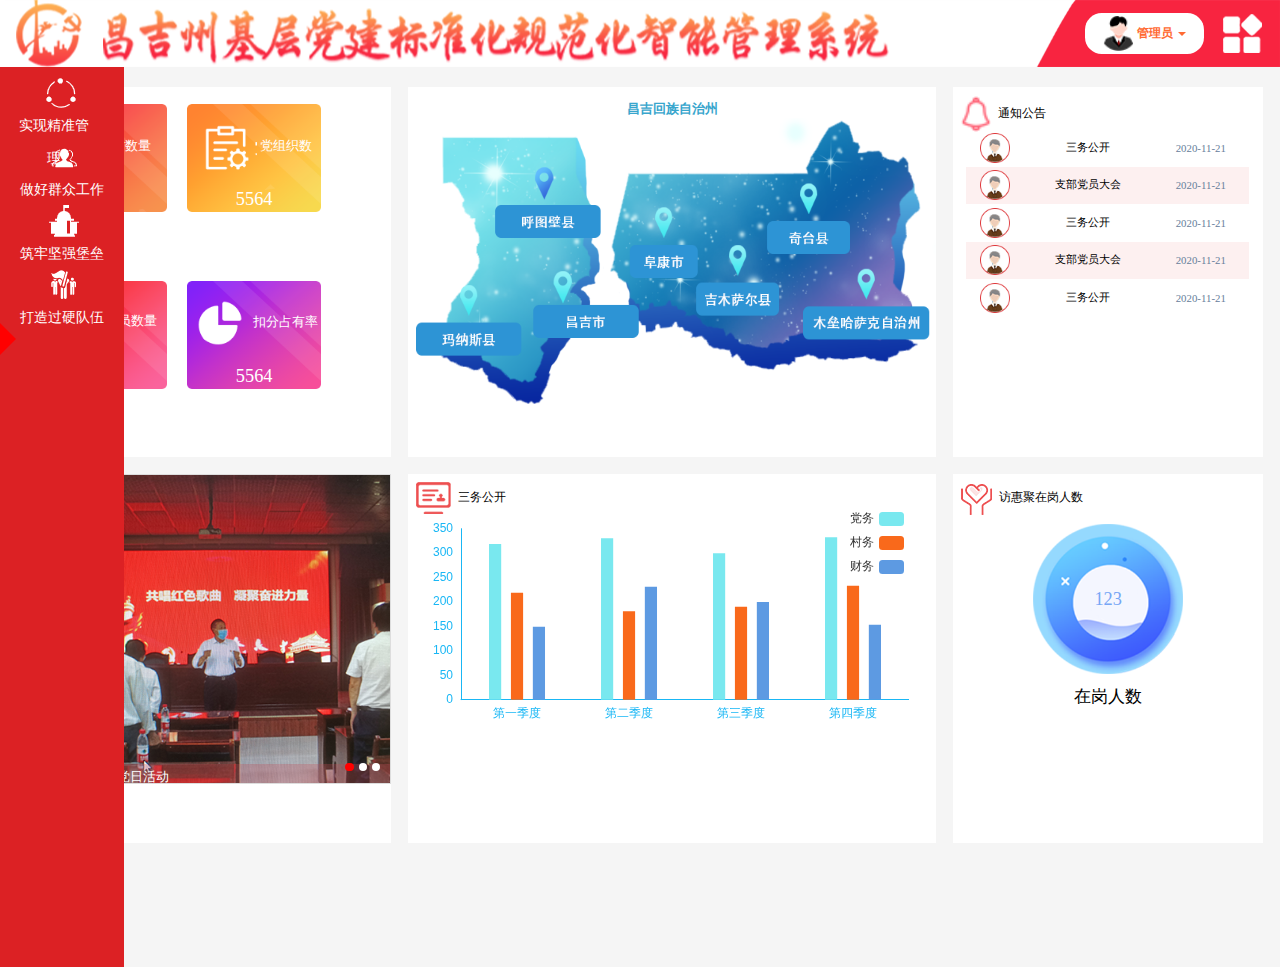
==== views/index.html @ 3d6c3ef2 "提交" ====
<!DOCTYPE html>
<html lang="en">

<head>
  <meta charset="UTF-8">
  <meta name="viewport" content="width=device-width, initial-scale=1.0">
  <title>昌吉州基层党建标准化规范化智能管理系统</title>
  <link rel="stylesheet" href="../css/index.css">
  <link rel="stylesheet" href="../css/elementUI/lib-master/theme-chalk/index.css" />
</head>

<body>
  <div id="app" v-cloak>
    <header>
      <div class="logo"></div>
      <div class="setting">
        <div class="setting_bg">
          <img src="/images/head_photo.png" width="32">
          <b>管理员</b>
          <span></span>
        </div>
      </div>
      <div class="menu"></div>
    </header>
    <div class="nav" id="nav" @mouseover="mouseOver"></div>
    <div class="menu_hidden" id="menu_hidden" @mouseleave="mouseLeave">
      <el-menu class="el-menu-vertical-demo" @open="handleOpen" @close="handleClose">
        <el-submenu index="1">
          <template slot="title">
            <i class="el-icon-my-export"></i>
            <span>实现精准管理</span>
          </template>
          <el-submenu index="1-4">
            <template slot="title">人口管理</template>
            <el-menu-item index="1-4-1">下沉干部队伍管理</el-menu-item>
            <el-menu-item index="1-4-2">下沉干部</el-menu-item>
            <el-menu-item index="1-4-3">下沉记录</el-menu-item>
          </el-submenu>
        </el-submenu>
        <el-menu-item index="2">
          <i class="el-icon-my-crowd"></i>
          <span slot="title">做好群众工作</span>
        </el-menu-item>
        <el-menu-item index="3">
          <i class="el-icon-my-fort"></i>
          <span slot="title">筑牢坚强堡垒</span>
        </el-menu-item>
        <el-menu-item index="4">
          <i class="el-icon-my-team"></i>
          <span slot="title">打造过硬队伍</span>
        </el-menu-item>
      </el-menu>
    </div>
    <!-- 主体 -->
    <section class="mainbox">
      <!-- column1 -->
      <div class="column">
        <div class="column_box1">
          <div class="box1_top">
            <div class="num_bg1">
              <div class="num_bg_img">
                <img src="/images/bg1_1.png" width="60">
                <span>村数量</span>
              </div>
              <div class="num_bg_num">5564</div>
            </div>
            <div class="num_bg2">
              <div class="num_bg_img">
                <img src="/images/bg2_2.png" width="60">
                <span>党组织数</span>
              </div>
              <div class="num_bg_num">5564</div>
            </div>
          </div>
          <div class="box1_bottom">
            <div class="num_bg3">
              <div class="num_bg_img">
                <img src="/images/bg3_3.png" width="60">
                <span>党员数量</span>
              </div>
              <div class="num_bg_num">5564</div>
            </div>
            <div class="num_bg4">
              <div class="num_bg_img">
                <img src="/images/bg4_4.png" width="60">
                <span>扣分占有率</span>
              </div>
              <div class="num_bg_num">5564</div>
            </div>
          </div>
        </div>
        <div class="column_box1">
          <div id="slideBox" class="slideBox">
            <div class="hd">
              <ul>
                <li></li>
                <li></li>
                <li></li>
              </ul>
            </div>
            <div class="bd">
              <ul>
                <li>
                  <div class="tpxw_img">
                    <img src="/images/sroll.png" />
                  </div>
                  <div class="tpxw_tit1">
                    <p>党旗映天山主题党日活动</p>
                  </div>
                </li>
                <li>
                  <div class="tpxw_img">
                    <img src="/images/sroll.png" />
                  </div>
                  <div class="tpxw_tit1">
                    <p>党旗映天山主题党日活动</p>
                  </div>
                </li>
                <li>
                  <div class="tpxw_img">
                    <img src="/images/sroll.png" />
                  </div>
                  <div class="tpxw_tit1">
                    <p>党旗映天山主题党日活动</p>
                  </div>
                </li>
              </ul>
            </div>
          </div>
        </div>
      </div>
      <!-- column2 -->
      <div class="column">
        <div class="column_box2">
          <div class="column_box2_title">昌吉回族自治州</div>
          <div class="map"></div>
        </div>
        <div class="column_box2">
          <div class="title"><img src="/images/echarts.png"><span>三务公开</span></div>
          <div class="workNum">
            <div id="bar" class="echarts_style"></div>
            <div class="chart"></div>
          </div>
        </div>
      </div>
      <!-- column3 -->
      <div class="column">
        <div class="column_box3">
          <div class="title"><img src="/images/alarm.png" width="30"><span>通知公告</span></div>
          <div class="list">
            <table>
              <tr>
                <td><img src="/images/list_head_photo.png" width="30" alt=""></td>
                <td>三务公开</td>
                <td>2020-11-21</td>
              </tr>
              <tr>
                <td><img src="/images/list_head_photo.png" width="30" alt=""></td>
                <td>支部党员大会</td>
                <td>2020-11-21</td>
              </tr>
              <tr>
                <td><img src="/images/list_head_photo.png" width="30" alt=""></td>
                <td>三务公开</td>
                <td>2020-11-21</td>
              </tr>
              <tr>
                <td><img src="/images/list_head_photo.png" width="30" alt=""></td>
                <td>支部党员大会</td>
                <td>2020-11-21</td>
              </tr>
              <tr>
                <td><img src="/images/list_head_photo.png" width="30" alt=""></td>
                <td>三务公开</td>
                <td>2020-11-21</td>
              </tr>
            </table>
          </div>
        </div>
        <div class="column_box3">
          <div class="title"><img src="/images/love.png"><span>访惠聚在岗人数</span></div>
          <div class="working_bg">123</div>
          <div class="working_title">在岗人数</div>
        </div>
      </div>
    </section>

  </div>
</body>
<script src="../js/flexible.js"></script>
<script src="../js/echarts.min.js"></script>
<script src="../js/index.js"></script>
<script src="../js/jquery1.42.min.js"></script>
<script src="../js/jquery.SuperSlide.2.1.3.js"></script>
<script src="../js/vue/vue.js"></script>
<script src="../js/common.js"></script>
<script src="../css/elementUI/lib-master/index.js"></script>
<script>
  new Vue({
    el: "#app",
    data() {
      return {
        isCollapse: true
      }
    },
    created() {},
    watch: {

    },
    mounted() {
      this.slide()
      workNum()
    },
    methods: {
      slide() {
        jQuery(".slideBox").slide({
          mainCell: ".bd ul",
          autoPlay: true,
          effect: "fold",
          delayTime: 700
        });
      },
      handleOpen(key, keyPath) {
        // console.log(key, keyPath);
      },
      handleClose(key, keyPath) {
        // console.log(key, keyPath);
      },
      // mouseOver() {
      //   const menu = document.getElementById("menu_hidden")
      //   menu.style.visibility = "visible"
      //   const nav = document.getElementById("nav")
      //   nav.style.visibility = "hidden"
      // },
      // mouseLeave() {
      //   const menu = document.getElementById("menu_hidden")
      //   menu.style.visibility = "hidden"
      //   const nav = document.getElementById("nav")
      //   nav.style.visibility = "visible"
      // }
    }
  })
</script>

</html>
---- css/index.css ----
* {
  margin: 0;
  padding: 0;
  box-sizing: border-box;
}
/*css 初始化 */
html,
body,
ul,
li,
ol,
dl,
dd,
dt,
p,
h1,
h2,
h3,
h4,
h5,
h6,
form,
fieldset,
legend,
img {
  margin: 0;
  padding: 0;
}

/*将标签原有的默认内外边距去掉*/

fieldset,
img,
input,
button {
  border: none;
  /*去掉边框*/
  padding: 0;
  margin: 0;
  outline-style: none;
  /*去掉环绕边框*/
}

ul,
ol {
  list-style: none;
  /*去掉原样式中的小黑点*/
  /*ctrl+alt+l*/
}

input {
  padding-top: 0;
  padding-bottom: 0;

}

select,
input {
  vertical-align: middle;
  /*输入字居中显示*/
}

select,
input,
textarea {
  font-size: 0.21875rem;
  margin: 0;
}

/**/
textarea {
  resize: none;
  /*防止拖动*/
}

img {
  border: 0;
  vertical-align: middle;
  /*  去掉图片底部默认的3像素空白缝隙*/
}

table {
  border-collapse: collapse;
  /*合并外边线*/
}

/* 谷歌滚动调样式 */
::-webkit-scrollbar {
  width: 5px;
  height: 5px;
  position: absolute
}

::-webkit-scrollbar-thumb {
  background-color: #5bc0de
}

[v-cloak] {
  display: none;
}

html {
  width: 100%;
  height: 100%;
}

body {
  background: #F5F5F5;
}

.mainbox {
  display: flex;
  margin: 0 auto;
}

.mainbox .column:nth-child(1) {
  flex: 2.7;
  margin: .390625rem 0px 0px .3125rem;
  display: flex;
  flex-direction:column;
  /* min-height: 84vh; */
}

.mainbox .column:nth-child(2) {
  flex: 4.6;
  margin: .390625rem .3125rem 0px .3125rem;
  overflow: hidden;
  display: flex;
  flex-direction:column;
  min-height: 84vh;
}

.mainbox .column:nth-child(3) {
  flex: 2.7;
  margin: .390625rem .3125rem 0px 0px;
  overflow: hidden;
  display: flex;
  flex-direction:column;
  /* min-height: 84vh; */
}

.mainbox .column .column_box1:nth-child(1) {
  flex: 5;
  background-color: #FFFFFF;
  display: flex;
  flex-flow: column nowrap;
}
.mainbox .column .column_box1:nth-child(2) {
  flex: 5;
  margin-top: .3125rem;
  background-color: #FFFFFF;
}


.mainbox .column .column_box2:nth-child(1) {
  flex: 5;
  background-color: #FFFFFF;
}

.mainbox .column .column_box2:nth-child(2) {
  flex: 5;
  margin-top: .3125rem;
  background-color: #FFFFFF;
}


.mainbox .column .column_box3:nth-child(1) {
  flex: 5;
  background-color: #FFFFFF;
}

.mainbox .column .column_box3:nth-child(2) {
  flex: 5;
  margin-top: .3125rem;
  background-color: #FFFFFF;
}
/* 头部样式 */
header{
  background: url(/images/header.png) no-repeat center;
  width: 100%;
  height: 1.25rem;
  background-size: 100% 100%;
  display: flex;
  flex-flow: row nowrap;
}
header .logo{
  background: url(/images/logo.png) no-repeat left;
  width: 100%;
  height: 1.25rem;
  /* background-size: 100% 100%; */
} 
header .setting {
  width: 11%;
  /* background: green; */
  text-align: center;
  padding: .234375rem 0px;
}
.setting:hover{
  background-color: rgba(255, 255, 255, .2)
}
.menu:hover {
  background-color: rgba(255, 255, 255, .2)
}
.menu {
  width: 7%;
  height: 100%;
  background: url(/images/menu.png) no-repeat center;
}
.setting_bg{
  background-color: #FFFFFF;
  border-radius: .3125rem;
  height: .78125rem;
  line-height: .78125rem;
}
.setting b{
  color: #FF6A33;
}
.setting span{
  display: inline-block;
  width: 0;
  height: 0;
  margin-left: 2px;
  vertical-align: middle;
  border-top: 4px dashed;
  border-top: 4px solid\9;
  border-right: 4px solid transparent;
  border-left: 4px solid transparent;
  color: #FF6A33;
}
/* title*/
.column_box2 .title,
.column_box3 .title{
  position: absolute;
  padding: .15625rem 0 0 .15625rem;
}
.column_box2 .title span,
.column_box3 .title span{
  padding-left: .125rem;
}
/* column1 */

.box1_top,
.box1_bottom{
  flex: 5;
  display: flex;
  flex-flow: row nowrap;
  /* position: absolute; */
}
.num_bg1 {
  background: url(/images/bg1.png) no-repeat center;
  width: 2.5rem;
  height: 2.03125rem;
  background-size: 100% 100%;
  margin: .3125rem 0 0 .3125rem;
  display: flex;
  flex-flow: column nowrap;
}
.num_bg2 {
  background: url(/images/bg2.png) no-repeat center;
  width: 2.5rem;
  height: 2.03125rem;
  background-size: 100% 100%;
  margin: .3125rem 0 0 .390625rem;
  display: flex;
  flex-flow: column nowrap;
}
.num_bg3 {
  background: url(/images/bg3.png) no-repeat center;
  width: 2.5rem;
  height: 2.03125rem;
  background-size: 100% 100%;
  margin: .15625rem 0 0 .3125rem;
  display: flex;
  flex-flow: column nowrap;
}
.num_bg4 {
  background: url(/images/bg4.png) no-repeat center;
  width: 2.5rem;
  height: 2.03125rem;
  background-size: 100% 100%;
  margin: .15625rem 0 0 .390625rem;
  display: flex;
  flex-flow: column nowrap;
}
.num_bg_img,
.num_bg_num {
  text-align: center;
  margin-top: .234375rem;
}

.num_bg_img span {
  font-size: .25rem;
  color: #FFFFFF;
  font-weight: 500;
}
.num_bg_num {
  font-size: .34375rem;
  color: #FFFFFF;
  font-weight: 500;
}
/* 轮播图*/
.slideBox {
  width: 374.500032px;
  height: 310px;
  overflow: hidden;
  position: relative;
  border: 1px solid #ddd;
}

.slideBox .hd {
  height: 15px;
  overflow: hidden;
  position: absolute;
  right: 5px;
  bottom: 5px;
  z-index: 1;
}

.slideBox .hd ul {
  overflow: hidden;
  zoom: 1;
  float: left;
}

.slideBox .hd ul li {
  float: left;
  margin-right: 5px;
  width: .15625rem;
  height: .15625rem;
  line-height: .21875rem;
  text-align: center;
  background: #fff;
  cursor: pointer;
  border-radius: 8px;
}

.slideBox .hd ul li.on {
  background: #f00;
  color: #fff;
}

.slideBox .bd {
  position: relative;
  height: 100%;
  z-index: 0;
}

.slideBox .bd li {
  zoom: 1;
  vertical-align: middle;
}

.slideBox .bd img {
  width: 100%;
  height: 100%;
  display: block;
}
.slideBox .tpxw_tit1 {
  width: 100%;
  height: .5rem;
  line-height: .5rem;
  background: rgba(191, 75, 86, 0.3);
  position: relative;
  left: 0px;
  bottom: 1.21875rem;

}

.slideBox .tpxw_tit1 p{
  color: #FFFFFF;
  font-weight: 400;
  margin-left: .15625rem;
  font-size: .25rem;
}
.slideBox .tpxw_tit1 p{
  width: 5.46875rem;
  display: block;
  overflow: hidden;
  white-space: nowrap;
  text-overflow: ellipsis;
}
/*column2*/
/* 地图部分 */
.column_box2_title{
  color: #38A6CD;
  font-size: .25rem;
  font-weight: 600;
  text-align: center;
  margin-top: .234375rem;
}
.map{
  background: url(/images/map.png) no-repeat center;
  background-size: 100% 100%;
  width: 100%;
  height: 80%;
  margin: 0 0px 0 .15625rem;
}
/* column3 */
/* 访惠聚*/
.working_bg{
  background: url(/images/working_bg.png) no-repeat center;
  background-size: 100% 100%;
  width: 2.8125rem;
  height: 2.8125rem;
  margin: 0 auto;
  margin-top: .9375rem;
  text-align: center;
  line-height: 2.8125rem;
  color: #77A6F5;
  font-size: .34375rem;
}
.working_title{
  text-align: center;
  margin-top: .234375rem;
  font-size: .3125rem;
}
/* 通知公告 */
.list{
  margin-top: .78125rem;
  text-align: center;
}
table {
  width: 91.5%;
  margin-left: .234375rem;
  font-size: .203125rem;
}

.list table tr {
  height: .703125rem;
}

.list table td {
  text-align: center;
}

/* .list table tr:nth-child(odd) {
  background-color: #1E4A65;
  color: #19B7F5;
} */

.list table tr:nth-child(even) {
  /* color: #19B7F5; */
  background-color: #FDF0F0;
}
.list table tr td:nth-child(3){
  color: #67809B;
}

/* Echarts样式 */
.echarts_style {
  width: 90%;
  height: 4.0625rem;
  margin-left: .46875rem;
  margin-top: .625rem;
}
.nav{
  position: absolute;
  margin-top: 20%;
  width: 0;
  height: 0;
  border: .3125rem solid;
  border-color: transparent transparent transparent red;
  z-index: 100;
}
.menu_hidden{
  position: absolute;
  z-index: 2;
}
/* 导航 */
.el-submenu__icon-arrow{
  display: none !important;
}
.el-submenu__title{
  display: flex;
  flex-flow: column nowrap;
  padding: 0 .3125rem !important;
}
.el-menu-item{
  display: flex;
  flex-flow: column nowrap;
}
.el-menu, .menu_hidden{
  height: 100%;
}
.menu_hidden {
  /* visibility: hidden; */
}
.el-submenu{
  width: 2.03rem;
}
.el-icon-location,
.el-menu-item [class^=el-icon-] {
margin-left: 28px;
margin-top: 10px;
width: 32px !important;
}

.el-menu-item,
.el-submenu__title{
  height: 1.2rem !important;
  line-height: .625rem !important;
  color: #FFFFFF !important;
  text-align: center;
  white-space: normal !important;
}
.el-menu-item i,
.el-submenu__title i {
  color: #FFFFFF !important;
}
.el-menu {
  border-right: none !important;
  background-color: #DC2124 !important;
}
.el-submenu .el-menu-item{
  min-width: 2.03rem !important;
  padding: 0 .3125rem !important;
}
.el-menu-item.is-active{
  background: #C21D20 !important;
}
.el-submenu .el-submenu__title:hover {
  background-color: #F88C4D !important;
}
.el-menu-item:hover {
  background-color: #F88C4D !important;
}
.el-submenu .el-menu {
  box-shadow: inset 1px 1px 3px black;
  background-color: #cc0707 !important;
}

/* 自定义图标 */
.el-icon-my-export {
  background: url('/images/management.png') center no-repeat;
  /* background-size: cover;*/
}

.el-icon-my-export:before {
  content: "替";
  font-size: 16px;
  visibility: hidden;
}


.el-icon-my-export {
  font-size: 32px !important;
  margin-left: 28px;
  margin-top: 10px !important;
  width: 32px !important;
}

.el-icon-my-export:before {
  content: "\e611";
}

/* .el-icon-my-people {
  background: url('/images/people.png') center no-repeat;
}

.el-icon-my-people:before {
  content: "替";
  font-size: 16px;
  visibility: hidden;
}


.el-icon-my-people {
  font-size: 32px !important;
  margin-left: 28px;
  margin-top: 10px !important;
  width: 32px !important;
}

.el-icon-my-people:before {
  content: "\e611";
} */

/* .el-icon-my-volunteers {
  background: url('/images/volunteers.png') center no-repeat;
}

.el-icon-my-volunteers:before {
  content: "替";
  font-size: 16px;
  visibility: hidden;
}


.el-icon-my-volunteers {
  font-size: 32px !important;
  margin-left: 28px;
  margin-top: 10px !important;
  width: 32px !important;
}

.el-icon-my-volunteers:before {
  content: "\e611";
} */
.el-icon-my-crowd {
  background: url('/images/crowd.png') center no-repeat;
}

.el-icon-my-crowd:before {
  content: "替";
  font-size: 16px;
  visibility: hidden;
}


.el-icon-my-crowd {
  font-size: 32px !important;
  margin-left: 28px;
  margin-top: 10px !important;
  width: 32px !important;
}

.el-icon-my-crowd:before {
  content: "\e611";
}
.el-icon-my-team{
  background: url('/images/team.png') center no-repeat;
}

.el-icon-my-team:before {
  content: "替";
  font-size: 16px;
  visibility: hidden;
}


.el-icon-my-team {
  font-size: 32px !important;
  margin-left: 28px;
  margin-top: 10px !important;
  width: 32px !important;
}

.el-icon-my-team:before {
  content: "\e611";
}

.el-icon-my-fort {
  background: url('/images/fort.png') center no-repeat;
}

.el-icon-my-fort:before {
  content: "替";
  font-size: 16px;
  visibility: hidden;
}


.el-icon-my-fort {
  font-size: 32px !important;
  margin-left: 28px;
  margin-top: 10px !important;
  width: 32px !important;
}

.el-icon-my-fort:before {
  content: "\e611";
}
---- css/elementUI/lib-master/theme-chalk/index.css ----
@charset "UTF-8";.el-pagination--small .arrow.disabled,.el-table .hidden-columns,.el-table td.is-hidden>*,.el-table th.is-hidden>*,.el-table--hidden{visibility:hidden}.el-input__suffix,.el-tree.is-dragging .el-tree-node__content *{pointer-events:none}.el-dropdown .el-dropdown-selfdefine:focus:active,.el-dropdown .el-dropdown-selfdefine:focus:not(.focusing),.el-message__closeBtn:focus,.el-message__content:focus,.el-popover:focus,.el-popover:focus:active,.el-popover__reference:focus:hover,.el-popover__reference:focus:not(.focusing),.el-rate:active,.el-rate:focus,.el-tooltip:focus:hover,.el-tooltip:focus:not(.focusing),.el-upload-list__item.is-success:active,.el-upload-list__item.is-success:not(.focusing):focus{outline-width:0}@font-face{font-family:element-icons;src:url(fonts/element-icons.woff) format("woff"),url(fonts/element-icons.ttf) format("truetype");font-weight:400;font-display:"auto";font-style:normal}[class*=" el-icon-"],[class^=el-icon-]{font-family:element-icons!important;speak:none;font-style:normal;font-weight:400;font-variant:normal;text-transform:none;line-height:1;vertical-align:baseline;display:inline-block;-webkit-font-smoothing:antialiased;-moz-osx-font-smoothing:grayscale}.el-icon-ice-cream-round:before{content:"\e6a0"}.el-icon-ice-cream-square:before{content:"\e6a3"}.el-icon-lollipop:before{content:"\e6a4"}.el-icon-potato-strips:before{content:"\e6a5"}.el-icon-milk-tea:before{content:"\e6a6"}.el-icon-ice-drink:before{content:"\e6a7"}.el-icon-ice-tea:before{content:"\e6a9"}.el-icon-coffee:before{content:"\e6aa"}.el-icon-orange:before{content:"\e6ab"}.el-icon-pear:before{content:"\e6ac"}.el-icon-apple:before{content:"\e6ad"}.el-icon-cherry:before{content:"\e6ae"}.el-icon-watermelon:before{content:"\e6af"}.el-icon-grape:before{content:"\e6b0"}.el-icon-refrigerator:before{content:"\e6b1"}.el-icon-goblet-square-full:before{content:"\e6b2"}.el-icon-goblet-square:before{content:"\e6b3"}.el-icon-goblet-full:before{content:"\e6b4"}.el-icon-goblet:before{content:"\e6b5"}.el-icon-cold-drink:before{content:"\e6b6"}.el-icon-coffee-cup:before{content:"\e6b8"}.el-icon-water-cup:before{content:"\e6b9"}.el-icon-hot-water:before{content:"\e6ba"}.el-icon-ice-cream:before{content:"\e6bb"}.el-icon-dessert:before{content:"\e6bc"}.el-icon-sugar:before{content:"\e6bd"}.el-icon-tableware:before{content:"\e6be"}.el-icon-burger:before{content:"\e6bf"}.el-icon-knife-fork:before{content:"\e6c1"}.el-icon-fork-spoon:before{content:"\e6c2"}.el-icon-chicken:before{content:"\e6c3"}.el-icon-food:before{content:"\e6c4"}.el-icon-dish-1:before{content:"\e6c5"}.el-icon-dish:before{content:"\e6c6"}.el-icon-moon-night:before{content:"\e6ee"}.el-icon-moon:before{content:"\e6f0"}.el-icon-cloudy-and-sunny:before{content:"\e6f1"}.el-icon-partly-cloudy:before{content:"\e6f2"}.el-icon-cloudy:before{content:"\e6f3"}.el-icon-sunny:before{content:"\e6f6"}.el-icon-sunset:before{content:"\e6f7"}.el-icon-sunrise-1:before{content:"\e6f8"}.el-icon-sunrise:before{content:"\e6f9"}.el-icon-heavy-rain:before{content:"\e6fa"}.el-icon-lightning:before{content:"\e6fb"}.el-icon-light-rain:before{content:"\e6fc"}.el-icon-wind-power:before{content:"\e6fd"}.el-icon-baseball:before{content:"\e712"}.el-icon-soccer:before{content:"\e713"}.el-icon-football:before{content:"\e715"}.el-icon-basketball:before{content:"\e716"}.el-icon-ship:before{content:"\e73f"}.el-icon-truck:before{content:"\e740"}.el-icon-bicycle:before{content:"\e741"}.el-icon-mobile-phone:before{content:"\e6d3"}.el-icon-service:before{content:"\e6d4"}.el-icon-key:before{content:"\e6e2"}.el-icon-unlock:before{content:"\e6e4"}.el-icon-lock:before{content:"\e6e5"}.el-icon-watch:before{content:"\e6fe"}.el-icon-watch-1:before{content:"\e6ff"}.el-icon-timer:before{content:"\e702"}.el-icon-alarm-clock:before{content:"\e703"}.el-icon-map-location:before{content:"\e704"}.el-icon-delete-location:before{content:"\e705"}.el-icon-add-location:before{content:"\e706"}.el-icon-location-information:before{content:"\e707"}.el-icon-location-outline:before{content:"\e708"}.el-icon-location:before{content:"\e79e"}.el-icon-place:before{content:"\e709"}.el-icon-discover:before{content:"\e70a"}.el-icon-first-aid-kit:before{content:"\e70b"}.el-icon-trophy-1:before{content:"\e70c"}.el-icon-trophy:before{content:"\e70d"}.el-icon-medal:before{content:"\e70e"}.el-icon-medal-1:before{content:"\e70f"}.el-icon-stopwatch:before{content:"\e710"}.el-icon-mic:before{content:"\e711"}.el-icon-copy-document:before{content:"\e718"}.el-icon-full-screen:before{content:"\e719"}.el-icon-switch-button:before{content:"\e71b"}.el-icon-aim:before{content:"\e71c"}.el-icon-crop:before{content:"\e71d"}.el-icon-odometer:before{content:"\e71e"}.el-icon-time:before{content:"\e71f"}.el-icon-bangzhu:before{content:"\e724"}.el-icon-close-notification:before{content:"\e726"}.el-icon-microphone:before{content:"\e727"}.el-icon-turn-off-microphone:before{content:"\e728"}.el-icon-position:before{content:"\e729"}.el-icon-postcard:before{content:"\e72a"}.el-icon-message:before{content:"\e72b"}.el-icon-chat-line-square:before{content:"\e72d"}.el-icon-chat-dot-square:before{content:"\e72e"}.el-icon-chat-dot-round:before{content:"\e72f"}.el-icon-chat-square:before{content:"\e730"}.el-icon-chat-line-round:before{content:"\e731"}.el-icon-chat-round:before{content:"\e732"}.el-icon-set-up:before{content:"\e733"}.el-icon-turn-off:before{content:"\e734"}.el-icon-open:before{content:"\e735"}.el-icon-connection:before{content:"\e736"}.el-icon-link:before{content:"\e737"}.el-icon-cpu:before{content:"\e738"}.el-icon-thumb:before{content:"\e739"}.el-icon-female:before{content:"\e73a"}.el-icon-male:before{content:"\e73b"}.el-icon-guide:before{content:"\e73c"}.el-icon-news:before{content:"\e73e"}.el-icon-price-tag:before{content:"\e744"}.el-icon-discount:before{content:"\e745"}.el-icon-wallet:before{content:"\e747"}.el-icon-coin:before{content:"\e748"}.el-icon-money:before{content:"\e749"}.el-icon-bank-card:before{content:"\e74a"}.el-icon-box:before{content:"\e74b"}.el-icon-present:before{content:"\e74c"}.el-icon-sell:before{content:"\e6d5"}.el-icon-sold-out:before{content:"\e6d6"}.el-icon-shopping-bag-2:before{content:"\e74d"}.el-icon-shopping-bag-1:before{content:"\e74e"}.el-icon-shopping-cart-2:before{content:"\e74f"}.el-icon-shopping-cart-1:before{content:"\e750"}.el-icon-shopping-cart-full:before{content:"\e751"}.el-icon-smoking:before{content:"\e752"}.el-icon-no-smoking:before{content:"\e753"}.el-icon-house:before{content:"\e754"}.el-icon-table-lamp:before{content:"\e755"}.el-icon-school:before{content:"\e756"}.el-icon-office-building:before{content:"\e757"}.el-icon-toilet-paper:before{content:"\e758"}.el-icon-notebook-2:before{content:"\e759"}.el-icon-notebook-1:before{content:"\e75a"}.el-icon-files:before{content:"\e75b"}.el-icon-collection:before{content:"\e75c"}.el-icon-receiving:before{content:"\e75d"}.el-icon-suitcase-1:before{content:"\e760"}.el-icon-suitcase:before{content:"\e761"}.el-icon-film:before{content:"\e763"}.el-icon-collection-tag:before{content:"\e765"}.el-icon-data-analysis:before{content:"\e766"}.el-icon-pie-chart:before{content:"\e767"}.el-icon-data-board:before{content:"\e768"}.el-icon-data-line:before{content:"\e76d"}.el-icon-reading:before{content:"\e769"}.el-icon-magic-stick:before{content:"\e76a"}.el-icon-coordinate:before{content:"\e76b"}.el-icon-mouse:before{content:"\e76c"}.el-icon-brush:before{content:"\e76e"}.el-icon-headset:before{content:"\e76f"}.el-icon-umbrella:before{content:"\e770"}.el-icon-scissors:before{content:"\e771"}.el-icon-mobile:before{content:"\e773"}.el-icon-attract:before{content:"\e774"}.el-icon-monitor:before{content:"\e775"}.el-icon-search:before{content:"\e778"}.el-icon-takeaway-box:before{content:"\e77a"}.el-icon-paperclip:before{content:"\e77d"}.el-icon-printer:before{content:"\e77e"}.el-icon-document-add:before{content:"\e782"}.el-icon-document:before{content:"\e785"}.el-icon-document-checked:before{content:"\e786"}.el-icon-document-copy:before{content:"\e787"}.el-icon-document-delete:before{content:"\e788"}.el-icon-document-remove:before{content:"\e789"}.el-icon-tickets:before{content:"\e78b"}.el-icon-folder-checked:before{content:"\e77f"}.el-icon-folder-delete:before{content:"\e780"}.el-icon-folder-remove:before{content:"\e781"}.el-icon-folder-add:before{content:"\e783"}.el-icon-folder-opened:before{content:"\e784"}.el-icon-folder:before{content:"\e78a"}.el-icon-edit-outline:before{content:"\e764"}.el-icon-edit:before{content:"\e78c"}.el-icon-date:before{content:"\e78e"}.el-icon-c-scale-to-original:before{content:"\e7c6"}.el-icon-view:before{content:"\e6ce"}.el-icon-loading:before{content:"\e6cf"}.el-icon-rank:before{content:"\e6d1"}.el-icon-sort-down:before{content:"\e7c4"}.el-icon-sort-up:before{content:"\e7c5"}.el-icon-sort:before{content:"\e6d2"}.el-icon-finished:before{content:"\e6cd"}.el-icon-refresh-left:before{content:"\e6c7"}.el-icon-refresh-right:before{content:"\e6c8"}.el-icon-refresh:before{content:"\e6d0"}.el-icon-video-play:before{content:"\e7c0"}.el-icon-video-pause:before{content:"\e7c1"}.el-icon-d-arrow-right:before{content:"\e6dc"}.el-icon-d-arrow-left:before{content:"\e6dd"}.el-icon-arrow-up:before{content:"\e6e1"}.el-icon-arrow-down:before{content:"\e6df"}.el-icon-arrow-right:before{content:"\e6e0"}.el-icon-arrow-left:before{content:"\e6de"}.el-icon-top-right:before{content:"\e6e7"}.el-icon-top-left:before{content:"\e6e8"}.el-icon-top:before{content:"\e6e6"}.el-icon-bottom:before{content:"\e6eb"}.el-icon-right:before{content:"\e6e9"}.el-icon-back:before{content:"\e6ea"}.el-icon-bottom-right:before{content:"\e6ec"}.el-icon-bottom-left:before{content:"\e6ed"}.el-icon-caret-top:before{content:"\e78f"}.el-icon-caret-bottom:before{content:"\e790"}.el-icon-caret-right:before{content:"\e791"}.el-icon-caret-left:before{content:"\e792"}.el-icon-d-caret:before{content:"\e79a"}.el-icon-share:before{content:"\e793"}.el-icon-menu:before{content:"\e798"}.el-icon-s-grid:before{content:"\e7a6"}.el-icon-s-check:before{content:"\e7a7"}.el-icon-s-data:before{content:"\e7a8"}.el-icon-s-opportunity:before{content:"\e7aa"}.el-icon-s-custom:before{content:"\e7ab"}.el-icon-s-claim:before{content:"\e7ad"}.el-icon-s-finance:before{content:"\e7ae"}.el-icon-s-comment:before{content:"\e7af"}.el-icon-s-flag:before{content:"\e7b0"}.el-icon-s-marketing:before{content:"\e7b1"}.el-icon-s-shop:before{content:"\e7b4"}.el-icon-s-open:before{content:"\e7b5"}.el-icon-s-management:before{content:"\e7b6"}.el-icon-s-ticket:before{content:"\e7b7"}.el-icon-s-release:before{content:"\e7b8"}.el-icon-s-home:before{content:"\e7b9"}.el-icon-s-promotion:before{content:"\e7ba"}.el-icon-s-operation:before{content:"\e7bb"}.el-icon-s-unfold:before{content:"\e7bc"}.el-icon-s-fold:before{content:"\e7a9"}.el-icon-s-platform:before{content:"\e7bd"}.el-icon-s-order:before{content:"\e7be"}.el-icon-s-cooperation:before{content:"\e7bf"}.el-icon-bell:before{content:"\e725"}.el-icon-message-solid:before{content:"\e799"}.el-icon-video-camera:before{content:"\e772"}.el-icon-video-camera-solid:before{content:"\e796"}.el-icon-camera:before{content:"\e779"}.el-icon-camera-solid:before{content:"\e79b"}.el-icon-download:before{content:"\e77c"}.el-icon-upload2:before{content:"\e77b"}.el-icon-upload:before{content:"\e7c3"}.el-icon-picture-outline-round:before{content:"\e75f"}.el-icon-picture-outline:before{content:"\e75e"}.el-icon-picture:before{content:"\e79f"}.el-icon-close:before{content:"\e6db"}.el-icon-check:before{content:"\e6da"}.el-icon-plus:before{content:"\e6d9"}.el-icon-minus:before{content:"\e6d8"}.el-icon-help:before{content:"\e73d"}.el-icon-s-help:before{content:"\e7b3"}.el-icon-circle-close:before{content:"\e78d"}.el-icon-circle-check:before{content:"\e720"}.el-icon-circle-plus-outline:before{content:"\e723"}.el-icon-remove-outline:before{content:"\e722"}.el-icon-zoom-out:before{content:"\e776"}.el-icon-zoom-in:before{content:"\e777"}.el-icon-error:before{content:"\e79d"}.el-icon-success:before{content:"\e79c"}.el-icon-circle-plus:before{content:"\e7a0"}.el-icon-remove:before{content:"\e7a2"}.el-icon-info:before{content:"\e7a1"}.el-icon-question:before{content:"\e7a4"}.el-icon-warning-outline:before{content:"\e6c9"}.el-icon-warning:before{content:"\e7a3"}.el-icon-goods:before{content:"\e7c2"}.el-icon-s-goods:before{content:"\e7b2"}.el-icon-star-off:before{content:"\e717"}.el-icon-star-on:before{content:"\e797"}.el-icon-more-outline:before{content:"\e6cc"}.el-icon-more:before{content:"\e794"}.el-icon-phone-outline:before{content:"\e6cb"}.el-icon-phone:before{content:"\e795"}.el-icon-user:before{content:"\e6e3"}.el-icon-user-solid:before{content:"\e7a5"}.el-icon-setting:before{content:"\e6ca"}.el-icon-s-tools:before{content:"\e7ac"}.el-icon-delete:before{content:"\e6d7"}.el-icon-delete-solid:before{content:"\e7c9"}.el-icon-eleme:before{content:"\e7c7"}.el-icon-platform-eleme:before{content:"\e7ca"}.el-icon-loading{-webkit-animation:rotating 2s linear infinite;animation:rotating 2s linear infinite}.el-icon--right{margin-left:5px}.el-icon--left{margin-right:5px}@-webkit-keyframes rotating{0%{-webkit-transform:rotateZ(0);transform:rotateZ(0)}100%{-webkit-transform:rotateZ(360deg);transform:rotateZ(360deg)}}@keyframes rotating{0%{-webkit-transform:rotateZ(0);transform:rotateZ(0)}100%{-webkit-transform:rotateZ(360deg);transform:rotateZ(360deg)}}.el-pagination{white-space:nowrap;padding:2px 5px;color:#303133;font-weight:700}.el-pagination::after,.el-pagination::before{display:table;content:""}.el-pagination::after{clear:both}.el-pagination button,.el-pagination span:not([class*=suffix]){display:inline-block;font-size:13px;min-width:35.5px;height:28px;line-height:28px;vertical-align:top;-webkit-box-sizing:border-box;box-sizing:border-box}.el-pagination .el-input__inner{text-align:center;-moz-appearance:textfield;line-height:normal}.el-pagination .el-input__suffix{right:0;-webkit-transform:scale(.8);transform:scale(.8)}.el-pagination .el-select .el-input{width:100px;margin:0 5px}.el-pagination .el-select .el-input .el-input__inner{padding-right:25px;border-radius:3px}.el-pagination button{border:none;padding:0 6px;background:0 0}.el-pagination button:focus{outline:0}.el-pagination button:hover{color:#409EFF}.el-pagination button:disabled{color:#C0C4CC;background-color:#FFF;cursor:not-allowed}.el-pagination .btn-next,.el-pagination .btn-prev{background:center center no-repeat #FFF;background-size:16px;cursor:pointer;margin:0;color:#303133}.el-pagination .btn-next .el-icon,.el-pagination .btn-prev .el-icon{display:block;font-size:12px;font-weight:700}.el-pagination .btn-prev{padding-right:12px}.el-pagination .btn-next{padding-left:12px}.el-pagination .el-pager li.disabled{color:#C0C4CC;cursor:not-allowed}.el-pager li,.el-pager li.btn-quicknext:hover,.el-pager li.btn-quickprev:hover{cursor:pointer}.el-pagination--small .btn-next,.el-pagination--small .btn-prev,.el-pagination--small .el-pager li,.el-pagination--small .el-pager li.btn-quicknext,.el-pagination--small .el-pager li.btn-quickprev,.el-pagination--small .el-pager li:last-child{border-color:transparent;font-size:12px;line-height:22px;height:22px;min-width:22px}.el-pagination--small .more::before,.el-pagination--small li.more::before{line-height:24px}.el-pagination--small button,.el-pagination--small span:not([class*=suffix]){height:22px;line-height:22px}.el-pagination--small .el-pagination__editor,.el-pagination--small .el-pagination__editor.el-input .el-input__inner{height:22px}.el-pagination__sizes{margin:0 10px 0 0;font-weight:400;color:#606266}.el-pagination__sizes .el-input .el-input__inner{font-size:13px;padding-left:8px}.el-pagination__sizes .el-input .el-input__inner:hover{border-color:#409EFF}.el-pagination__total{margin-right:10px;font-weight:400;color:#606266}.el-pagination__jump{margin-left:24px;font-weight:400;color:#606266}.el-pagination__jump .el-input__inner{padding:0 3px}.el-pagination__rightwrapper{float:right}.el-pagination__editor{line-height:18px;padding:0 2px;height:28px;text-align:center;margin:0 2px;-webkit-box-sizing:border-box;box-sizing:border-box;border-radius:3px}.el-pager,.el-pagination.is-background .btn-next,.el-pagination.is-background .btn-prev{padding:0}.el-pagination__editor.el-input{width:50px}.el-pagination__editor.el-input .el-input__inner{height:28px}.el-pagination__editor .el-input__inner::-webkit-inner-spin-button,.el-pagination__editor .el-input__inner::-webkit-outer-spin-button{-webkit-appearance:none;margin:0}.el-pagination.is-background .btn-next,.el-pagination.is-background .btn-prev,.el-pagination.is-background .el-pager li{margin:0 5px;background-color:#f4f4f5;color:#606266;min-width:30px;border-radius:2px}.el-pagination.is-background .btn-next.disabled,.el-pagination.is-background .btn-next:disabled,.el-pagination.is-background .btn-prev.disabled,.el-pagination.is-background .btn-prev:disabled,.el-pagination.is-background .el-pager li.disabled{color:#C0C4CC}.el-pagination.is-background .el-pager li:not(.disabled):hover{color:#409EFF}.el-pagination.is-background .el-pager li:not(.disabled).active{background-color:#409EFF;color:#FFF}.el-dialog,.el-pager li{background:#FFF;-webkit-box-sizing:border-box}.el-pagination.is-background.el-pagination--small .btn-next,.el-pagination.is-background.el-pagination--small .btn-prev,.el-pagination.is-background.el-pagination--small .el-pager li{margin:0 3px;min-width:22px}.el-pager,.el-pager li{vertical-align:top;margin:0;display:inline-block}.el-pager{-webkit-user-select:none;-moz-user-select:none;-ms-user-select:none;user-select:none;list-style:none;font-size:0}.el-date-table,.el-table th{-webkit-user-select:none;-moz-user-select:none}.el-pager .more::before{line-height:30px}.el-pager li{padding:0 4px;font-size:13px;min-width:35.5px;height:28px;line-height:28px;box-sizing:border-box;text-align:center}.el-menu--collapse .el-menu .el-submenu,.el-menu--popup{min-width:200px}.el-pager li.btn-quicknext,.el-pager li.btn-quickprev{line-height:28px;color:#303133}.el-pager li.btn-quicknext.disabled,.el-pager li.btn-quickprev.disabled{color:#C0C4CC}.el-pager li.active+li{border-left:0}.el-pager li:hover{color:#409EFF}.el-pager li.active{color:#409EFF;cursor:default}@-webkit-keyframes v-modal-in{0%{opacity:0}}@-webkit-keyframes v-modal-out{100%{opacity:0}}.el-dialog{position:relative;margin:0 auto 50px;border-radius:2px;-webkit-box-shadow:0 1px 3px rgba(0,0,0,.3);box-shadow:0 1px 3px rgba(0,0,0,.3);box-sizing:border-box;width:50%}.el-dialog.is-fullscreen{width:100%;margin-top:0;margin-bottom:0;height:100%;overflow:auto}.el-dialog__wrapper{position:fixed;top:0;right:0;bottom:0;left:0;overflow:auto;margin:0}.el-dialog__header{padding:20px 20px 10px}.el-dialog__headerbtn{position:absolute;top:20px;right:20px;padding:0;background:0 0;border:none;outline:0;cursor:pointer;font-size:16px}.el-dialog__headerbtn .el-dialog__close{color:#909399}.el-dialog__headerbtn:focus .el-dialog__close,.el-dialog__headerbtn:hover .el-dialog__close{color:#409EFF}.el-dialog__title{line-height:24px;font-size:18px;color:#303133}.el-dialog__body{padding:30px 20px;color:#606266;font-size:14px;word-break:break-all}.el-dialog__footer{padding:10px 20px 20px;text-align:right;-webkit-box-sizing:border-box;box-sizing:border-box}.el-dialog--center{text-align:center}.el-dialog--center .el-dialog__body{text-align:initial;padding:25px 25px 30px}.el-dialog--center .el-dialog__footer{text-align:inherit}.dialog-fade-enter-active{-webkit-animation:dialog-fade-in .3s;animation:dialog-fade-in .3s}.dialog-fade-leave-active{-webkit-animation:dialog-fade-out .3s;animation:dialog-fade-out .3s}@-webkit-keyframes dialog-fade-in{0%{-webkit-transform:translate3d(0,-20px,0);transform:translate3d(0,-20px,0);opacity:0}100%{-webkit-transform:translate3d(0,0,0);transform:translate3d(0,0,0);opacity:1}}@keyframes dialog-fade-in{0%{-webkit-transform:translate3d(0,-20px,0);transform:translate3d(0,-20px,0);opacity:0}100%{-webkit-transform:translate3d(0,0,0);transform:translate3d(0,0,0);opacity:1}}@-webkit-keyframes dialog-fade-out{0%{-webkit-transform:translate3d(0,0,0);transform:translate3d(0,0,0);opacity:1}100%{-webkit-transform:translate3d(0,-20px,0);transform:translate3d(0,-20px,0);opacity:0}}@keyframes dialog-fade-out{0%{-webkit-transform:translate3d(0,0,0);transform:translate3d(0,0,0);opacity:1}100%{-webkit-transform:translate3d(0,-20px,0);transform:translate3d(0,-20px,0);opacity:0}}.el-autocomplete{position:relative;display:inline-block}.el-autocomplete-suggestion{margin:5px 0;-webkit-box-shadow:0 2px 12px 0 rgba(0,0,0,.1);box-shadow:0 2px 12px 0 rgba(0,0,0,.1);border-radius:4px;border:1px solid #E4E7ED;-webkit-box-sizing:border-box;box-sizing:border-box;background-color:#FFF}.el-dropdown-menu,.el-menu--collapse .el-submenu .el-menu{z-index:10;-webkit-box-shadow:0 2px 12px 0 rgba(0,0,0,.1)}.el-autocomplete-suggestion__wrap{max-height:280px;padding:10px 0;-webkit-box-sizing:border-box;box-sizing:border-box}.el-autocomplete-suggestion__list{margin:0;padding:0}.el-autocomplete-suggestion li{padding:0 20px;margin:0;line-height:34px;cursor:pointer;color:#606266;font-size:14px;list-style:none;white-space:nowrap;overflow:hidden;text-overflow:ellipsis}.el-autocomplete-suggestion li.highlighted,.el-autocomplete-suggestion li:hover{background-color:#F5F7FA}.el-autocomplete-suggestion li.divider{margin-top:6px;border-top:1px solid #000}.el-autocomplete-suggestion li.divider:last-child{margin-bottom:-6px}.el-autocomplete-suggestion.is-loading li{text-align:center;height:100px;line-height:100px;font-size:20px;color:#999}.el-autocomplete-suggestion.is-loading li::after{display:inline-block;content:"";height:100%;vertical-align:middle}.el-autocomplete-suggestion.is-loading li:hover{background-color:#FFF}.el-autocomplete-suggestion.is-loading .el-icon-loading{vertical-align:middle}.el-dropdown{display:inline-block;position:relative;color:#606266;font-size:14px}.el-dropdown .el-button-group{display:block}.el-dropdown .el-button-group .el-button{float:none}.el-dropdown .el-dropdown__caret-button{padding-left:5px;padding-right:5px;position:relative;border-left:none}.el-dropdown .el-dropdown__caret-button::before{content:'';position:absolute;display:block;width:1px;top:5px;bottom:5px;left:0;background:rgba(255,255,255,.5)}.el-dropdown .el-dropdown__caret-button.el-button--default::before{background:rgba(220,223,230,.5)}.el-dropdown .el-dropdown__caret-button:hover::before{top:0;bottom:0}.el-dropdown .el-dropdown__caret-button .el-dropdown__icon{padding-left:0}.el-dropdown__icon{font-size:12px;margin:0 3px}.el-dropdown-menu{position:absolute;top:0;left:0;padding:10px 0;margin:5px 0;background-color:#FFF;border:1px solid #EBEEF5;border-radius:4px;box-shadow:0 2px 12px 0 rgba(0,0,0,.1)}.el-dropdown-menu__item{list-style:none;line-height:36px;padding:0 20px;margin:0;font-size:14px;color:#606266;cursor:pointer;outline:0}.el-dropdown-menu__item:focus,.el-dropdown-menu__item:not(.is-disabled):hover{background-color:#ecf5ff;color:#66b1ff}.el-dropdown-menu__item i{margin-right:5px}.el-dropdown-menu__item--divided{position:relative;margin-top:6px;border-top:1px solid #EBEEF5}.el-dropdown-menu__item--divided:before{content:'';height:6px;display:block;margin:0 -20px;background-color:#FFF}.el-dropdown-menu__item.is-disabled{cursor:default;color:#bbb;pointer-events:none}.el-dropdown-menu--medium{padding:6px 0}.el-dropdown-menu--medium .el-dropdown-menu__item{line-height:30px;padding:0 17px;font-size:14px}.el-dropdown-menu--medium .el-dropdown-menu__item.el-dropdown-menu__item--divided{margin-top:6px}.el-dropdown-menu--medium .el-dropdown-menu__item.el-dropdown-menu__item--divided:before{height:6px;margin:0 -17px}.el-dropdown-menu--small{padding:6px 0}.el-dropdown-menu--small .el-dropdown-menu__item{line-height:27px;padding:0 15px;font-size:13px}.el-dropdown-menu--small .el-dropdown-menu__item.el-dropdown-menu__item--divided{margin-top:4px}.el-dropdown-menu--small .el-dropdown-menu__item.el-dropdown-menu__item--divided:before{height:4px;margin:0 -15px}.el-dropdown-menu--mini{padding:3px 0}.el-dropdown-menu--mini .el-dropdown-menu__item{line-height:24px;padding:0 10px;font-size:12px}.el-dropdown-menu--mini .el-dropdown-menu__item.el-dropdown-menu__item--divided{margin-top:3px}.el-dropdown-menu--mini .el-dropdown-menu__item.el-dropdown-menu__item--divided:before{height:3px;margin:0 -10px}.el-menu{border-right:solid 1px #e6e6e6;list-style:none;position:relative;margin:0;padding-left:0;background-color:#FFF}.el-menu--horizontal>.el-menu-item:not(.is-disabled):focus,.el-menu--horizontal>.el-menu-item:not(.is-disabled):hover,.el-menu--horizontal>.el-submenu .el-submenu__title:hover{background-color:#fff}.el-menu::after,.el-menu::before{display:table;content:""}.el-menu::after{clear:both}.el-menu.el-menu--horizontal{border-bottom:solid 1px #e6e6e6}.el-menu--horizontal{border-right:none}.el-menu--horizontal>.el-menu-item{float:left;height:60px;line-height:60px;margin:0;border-bottom:2px solid transparent;color:#909399}.el-menu--horizontal>.el-menu-item a,.el-menu--horizontal>.el-menu-item a:hover{color:inherit}.el-menu--horizontal>.el-submenu{float:left}.el-menu--horizontal>.el-submenu:focus,.el-menu--horizontal>.el-submenu:hover{outline:0}.el-menu--horizontal>.el-submenu:focus .el-submenu__title,.el-menu--horizontal>.el-submenu:hover .el-submenu__title{color:#303133}.el-menu--horizontal>.el-submenu.is-active .el-submenu__title{border-bottom:2px solid #409EFF;color:#303133}.el-menu--horizontal>.el-submenu .el-submenu__title{height:60px;line-height:60px;border-bottom:2px solid transparent;color:#909399}.el-menu--horizontal>.el-submenu .el-submenu__icon-arrow{position:static;vertical-align:middle;margin-left:8px;margin-top:-3px}.el-menu--horizontal .el-menu .el-menu-item,.el-menu--horizontal .el-menu .el-submenu__title{background-color:#FFF;float:none;height:36px;line-height:36px;padding:0 10px;color:#909399}.el-menu--horizontal .el-menu .el-menu-item.is-active,.el-menu--horizontal .el-menu .el-submenu.is-active>.el-submenu__title{color:#303133}.el-menu--horizontal .el-menu-item:not(.is-disabled):focus,.el-menu--horizontal .el-menu-item:not(.is-disabled):hover{outline:0;color:#303133}.el-menu--horizontal>.el-menu-item.is-active{border-bottom:2px solid #409EFF;color:#303133}.el-menu--collapse{width:64px}.el-menu--collapse>.el-menu-item [class^=el-icon-],.el-menu--collapse>.el-submenu>.el-submenu__title [class^=el-icon-]{margin:0;vertical-align:middle;width:24px;text-align:center}.el-menu--collapse>.el-menu-item .el-submenu__icon-arrow,.el-menu--collapse>.el-submenu>.el-submenu__title .el-submenu__icon-arrow{display:none}.el-menu--collapse>.el-menu-item span,.el-menu--collapse>.el-submenu>.el-submenu__title span{height:0;width:0;overflow:hidden;visibility:hidden;display:inline-block}.el-menu--collapse>.el-menu-item.is-active i{color:inherit}.el-menu--collapse .el-submenu{position:relative}.el-menu--collapse .el-submenu .el-menu{position:absolute;margin-left:5px;top:0;left:100%;border:1px solid #E4E7ED;border-radius:2px;box-shadow:0 2px 12px 0 rgba(0,0,0,.1)}.el-menu-item,.el-submenu__title{height:56px;line-height:56px;position:relative;-webkit-box-sizing:border-box;white-space:nowrap;list-style:none}.el-menu--collapse .el-submenu.is-opened>.el-submenu__title .el-submenu__icon-arrow{-webkit-transform:none;transform:none}.el-menu--popup{z-index:100;border:none;padding:5px 0;border-radius:2px;-webkit-box-shadow:0 2px 12px 0 rgba(0,0,0,.1);box-shadow:0 2px 12px 0 rgba(0,0,0,.1)}.el-menu--popup-bottom-start{margin-top:5px}.el-menu--popup-right-start{margin-left:5px;margin-right:5px}.el-menu-item{font-size:14px;color:#303133;padding:0 20px;cursor:pointer;-webkit-transition:border-color .3s,background-color .3s,color .3s;transition:border-color .3s,background-color .3s,color .3s;box-sizing:border-box}.el-menu-item *{vertical-align:middle}.el-menu-item i{color:#909399}.el-menu-item:focus,.el-menu-item:hover{outline:0;background-color:#ecf5ff}.el-menu-item.is-disabled{opacity:.25;cursor:not-allowed;background:0 0!important}.el-menu-item [class^=el-icon-]{margin-right:5px;width:24px;text-align:center;font-size:18px;vertical-align:middle}.el-menu-item.is-active{color:#409EFF}.el-menu-item.is-active i{color:inherit}.el-submenu{list-style:none;margin:0;padding-left:0}.el-submenu__title{font-size:14px;color:#303133;padding:0 20px;cursor:pointer;-webkit-transition:border-color .3s,background-color .3s,color .3s;transition:border-color .3s,background-color .3s,color .3s;box-sizing:border-box}.el-submenu__title *{vertical-align:middle}.el-submenu__title i{color:#909399}.el-submenu__title:focus,.el-submenu__title:hover{outline:0;background-color:#ecf5ff}.el-submenu__title.is-disabled{opacity:.25;cursor:not-allowed;background:0 0!important}.el-submenu__title:hover{background-color:#ecf5ff}.el-submenu .el-menu{border:none}.el-submenu .el-menu-item{height:50px;line-height:50px;padding:0 45px;min-width:200px}.el-submenu__icon-arrow{position:absolute;top:50%;right:20px;margin-top:-7px;-webkit-transition:-webkit-transform .3s;transition:-webkit-transform .3s;transition:transform .3s;transition:transform .3s,-webkit-transform .3s;font-size:12px}.el-submenu.is-active .el-submenu__title{border-bottom-color:#409EFF}.el-submenu.is-opened>.el-submenu__title .el-submenu__icon-arrow{-webkit-transform:rotateZ(180deg);transform:rotateZ(180deg)}.el-submenu.is-disabled .el-menu-item,.el-submenu.is-disabled .el-submenu__title{opacity:.25;cursor:not-allowed;background:0 0!important}.el-submenu [class^=el-icon-]{vertical-align:middle;margin-right:5px;width:24px;text-align:center;font-size:18px}.el-menu-item-group>ul{padding:0}.el-menu-item-group__title{padding:7px 0 7px 20px;line-height:normal;font-size:12px;color:#909399}.el-radio-button__inner,.el-radio-group{display:inline-block;line-height:1;vertical-align:middle}.horizontal-collapse-transition .el-submenu__title .el-submenu__icon-arrow{-webkit-transition:.2s;transition:.2s;opacity:0}.el-radio-group{font-size:0}.el-radio-button{position:relative;display:inline-block;outline:0}.el-radio-button__inner{white-space:nowrap;background:#FFF;border:1px solid #DCDFE6;font-weight:500;border-left:0;color:#606266;-webkit-appearance:none;text-align:center;-webkit-box-sizing:border-box;box-sizing:border-box;outline:0;margin:0;position:relative;cursor:pointer;-webkit-transition:all .3s cubic-bezier(.645,.045,.355,1);transition:all .3s cubic-bezier(.645,.045,.355,1);padding:12px 20px;font-size:14px;border-radius:0}.el-radio-button__inner.is-round{padding:12px 20px}.el-radio-button__inner:hover{color:#409EFF}.el-radio-button__inner [class*=el-icon-]{line-height:.9}.el-radio-button__inner [class*=el-icon-]+span{margin-left:5px}.el-radio-button:first-child .el-radio-button__inner{border-left:1px solid #DCDFE6;border-radius:4px 0 0 4px;-webkit-box-shadow:none!important;box-shadow:none!important}.el-radio-button__orig-radio{opacity:0;outline:0;position:absolute;z-index:-1}.el-radio-button__orig-radio:checked+.el-radio-button__inner{color:#FFF;background-color:#409EFF;border-color:#409EFF;-webkit-box-shadow:-1px 0 0 0 #409EFF;box-shadow:-1px 0 0 0 #409EFF}.el-radio-button__orig-radio:disabled+.el-radio-button__inner{color:#C0C4CC;cursor:not-allowed;background-image:none;background-color:#FFF;border-color:#EBEEF5;-webkit-box-shadow:none;box-shadow:none}.el-radio-button__orig-radio:disabled:checked+.el-radio-button__inner{background-color:#F2F6FC}.el-radio-button:last-child .el-radio-button__inner{border-radius:0 4px 4px 0}.el-popover,.el-radio-button:first-child:last-child .el-radio-button__inner{border-radius:4px}.el-radio-button--medium .el-radio-button__inner{padding:10px 20px;font-size:14px;border-radius:0}.el-radio-button--medium .el-radio-button__inner.is-round{padding:10px 20px}.el-radio-button--small .el-radio-button__inner{padding:9px 15px;font-size:12px;border-radius:0}.el-radio-button--small .el-radio-button__inner.is-round{padding:9px 15px}.el-radio-button--mini .el-radio-button__inner{padding:7px 15px;font-size:12px;border-radius:0}.el-radio-button--mini .el-radio-button__inner.is-round{padding:7px 15px}.el-radio-button:focus:not(.is-focus):not(:active):not(.is-disabled){-webkit-box-shadow:0 0 2px 2px #409EFF;box-shadow:0 0 2px 2px #409EFF}.el-switch{display:-webkit-inline-box;display:-ms-inline-flexbox;display:inline-flex;-webkit-box-align:center;-ms-flex-align:center;align-items:center;position:relative;font-size:14px;line-height:20px;height:20px;vertical-align:middle}.el-switch__core,.el-switch__label{display:inline-block;cursor:pointer}.el-switch.is-disabled .el-switch__core,.el-switch.is-disabled .el-switch__label{cursor:not-allowed}.el-switch__label{-webkit-transition:.2s;transition:.2s;height:20px;font-size:14px;font-weight:500;vertical-align:middle;color:#303133}.el-switch__label.is-active{color:#409EFF}.el-switch__label--left{margin-right:10px}.el-switch__label--right{margin-left:10px}.el-switch__label *{line-height:1;font-size:14px;display:inline-block}.el-switch__input{position:absolute;width:0;height:0;opacity:0;margin:0}.el-switch__core{margin:0;position:relative;width:40px;height:20px;border:1px solid #DCDFE6;outline:0;border-radius:10px;-webkit-box-sizing:border-box;box-sizing:border-box;background:#DCDFE6;-webkit-transition:border-color .3s,background-color .3s;transition:border-color .3s,background-color .3s;vertical-align:middle}.el-switch__core:after{content:"";position:absolute;top:1px;left:1px;border-radius:100%;-webkit-transition:all .3s;transition:all .3s;width:16px;height:16px;background-color:#FFF}.el-switch.is-checked .el-switch__core{border-color:#409EFF;background-color:#409EFF}.el-switch.is-checked .el-switch__core::after{left:100%;margin-left:-17px}.el-switch.is-disabled{opacity:.6}.el-switch--wide .el-switch__label.el-switch__label--left span{left:10px}.el-switch--wide .el-switch__label.el-switch__label--right span{right:10px}.el-switch .label-fade-enter,.el-switch .label-fade-leave-active{opacity:0}.el-select-dropdown{position:absolute;z-index:1001;border:1px solid #E4E7ED;border-radius:4px;background-color:#FFF;-webkit-box-shadow:0 2px 12px 0 rgba(0,0,0,.1);box-shadow:0 2px 12px 0 rgba(0,0,0,.1);-webkit-box-sizing:border-box;box-sizing:border-box;margin:5px 0}.el-select-dropdown.is-multiple .el-select-dropdown__item.selected{color:#409EFF;background-color:#FFF}.el-select-dropdown.is-multiple .el-select-dropdown__item.selected.hover{background-color:#F5F7FA}.el-select-dropdown.is-multiple .el-select-dropdown__item.selected::after{position:absolute;right:20px;font-family:element-icons;content:"\e6da";font-size:12px;font-weight:700;-webkit-font-smoothing:antialiased;-moz-osx-font-smoothing:grayscale}.el-select-dropdown .el-scrollbar.is-empty .el-select-dropdown__list{padding:0}.el-select-dropdown__empty{padding:10px 0;margin:0;text-align:center;color:#999;font-size:14px}.el-select-dropdown__wrap{max-height:274px}.el-select-dropdown__list{list-style:none;padding:6px 0;margin:0;-webkit-box-sizing:border-box;box-sizing:border-box}.el-select-dropdown__item{font-size:14px;padding:0 20px;position:relative;white-space:nowrap;overflow:hidden;text-overflow:ellipsis;color:#606266;height:34px;line-height:34px;-webkit-box-sizing:border-box;box-sizing:border-box;cursor:pointer}.el-select-dropdown__item.is-disabled{color:#C0C4CC;cursor:not-allowed}.el-select-dropdown__item.is-disabled:hover{background-color:#FFF}.el-select-dropdown__item.hover,.el-select-dropdown__item:hover{background-color:#F5F7FA}.el-select-dropdown__item.selected{color:#409EFF;font-weight:700}.el-select-group{margin:0;padding:0}.el-select-group__wrap{position:relative;list-style:none;margin:0;padding:0}.el-select-group__wrap:not(:last-of-type){padding-bottom:24px}.el-select-group__wrap:not(:last-of-type)::after{content:'';position:absolute;display:block;left:20px;right:20px;bottom:12px;height:1px;background:#E4E7ED}.el-select-group__title{padding-left:20px;font-size:12px;color:#909399;line-height:30px}.el-select-group .el-select-dropdown__item{padding-left:20px}.el-select{display:inline-block;position:relative}.el-select .el-select__tags>span{display:contents}.el-select:hover .el-input__inner{border-color:#C0C4CC}.el-select .el-input__inner{cursor:pointer;padding-right:35px}.el-select .el-input__inner:focus{border-color:#409EFF}.el-select .el-input .el-select__caret{color:#C0C4CC;font-size:14px;-webkit-transition:-webkit-transform .3s;transition:-webkit-transform .3s;transition:transform .3s;transition:transform .3s,-webkit-transform .3s;-webkit-transform:rotateZ(180deg);transform:rotateZ(180deg);cursor:pointer}.el-select .el-input .el-select__caret.is-reverse{-webkit-transform:rotateZ(0);transform:rotateZ(0)}.el-select .el-input .el-select__caret.is-show-close{font-size:14px;text-align:center;-webkit-transform:rotateZ(180deg);transform:rotateZ(180deg);border-radius:100%;color:#C0C4CC;-webkit-transition:color .2s cubic-bezier(.645,.045,.355,1);transition:color .2s cubic-bezier(.645,.045,.355,1)}.el-select .el-input .el-select__caret.is-show-close:hover{color:#909399}.el-select .el-input.is-disabled .el-input__inner{cursor:not-allowed}.el-select .el-input.is-disabled .el-input__inner:hover{border-color:#E4E7ED}.el-select .el-input.is-focus .el-input__inner{border-color:#409EFF}.el-select>.el-input{display:block}.el-select__input{border:none;outline:0;padding:0;margin-left:15px;color:#666;font-size:14px;-webkit-appearance:none;-moz-appearance:none;appearance:none;height:28px;background-color:transparent}.el-select__input.is-mini{height:14px}.el-select__close{cursor:pointer;position:absolute;top:8px;z-index:1000;right:25px;color:#C0C4CC;line-height:18px;font-size:14px}.el-select__close:hover{color:#909399}.el-select__tags{position:absolute;line-height:normal;white-space:normal;z-index:1;top:50%;-webkit-transform:translateY(-50%);transform:translateY(-50%);display:-webkit-box;display:-ms-flexbox;display:flex;-webkit-box-align:center;-ms-flex-align:center;align-items:center;-ms-flex-wrap:wrap;flex-wrap:wrap}.el-select .el-tag__close{margin-top:-2px}.el-select .el-tag{-webkit-box-sizing:border-box;box-sizing:border-box;border-color:transparent;margin:2px 0 2px 6px;background-color:#f0f2f5}.el-select .el-tag__close.el-icon-close{background-color:#C0C4CC;right:-7px;top:0;color:#FFF}.el-select .el-tag__close.el-icon-close:hover{background-color:#909399}.el-table,.el-table__expanded-cell{background-color:#FFF}.el-select .el-tag__close.el-icon-close::before{display:block;-webkit-transform:translate(0,.5px);transform:translate(0,.5px)}.el-table{position:relative;overflow:hidden;-webkit-box-sizing:border-box;box-sizing:border-box;-webkit-box-flex:1;-ms-flex:1;flex:1;width:100%;max-width:100%;font-size:14px;color:#606266}.el-table--mini,.el-table--small,.el-table__expand-icon{font-size:12px}.el-table__empty-block{min-height:60px;text-align:center;width:100%;display:-webkit-box;display:-ms-flexbox;display:flex;-webkit-box-pack:center;-ms-flex-pack:center;justify-content:center;-webkit-box-align:center;-ms-flex-align:center;align-items:center}.el-table__empty-text{line-height:60px;width:50%;color:#909399}.el-table__expand-column .cell{padding:0;text-align:center}.el-table__expand-icon{position:relative;cursor:pointer;color:#666;-webkit-transition:-webkit-transform .2s ease-in-out;transition:-webkit-transform .2s ease-in-out;transition:transform .2s ease-in-out;transition:transform .2s ease-in-out,-webkit-transform .2s ease-in-out;height:20px}.el-table__expand-icon--expanded{-webkit-transform:rotate(90deg);transform:rotate(90deg)}.el-table__expand-icon>.el-icon{position:absolute;left:50%;top:50%;margin-left:-5px;margin-top:-5px}.el-table__expanded-cell[class*=cell]{padding:20px 50px}.el-table__expanded-cell:hover{background-color:transparent!important}.el-table__placeholder{display:inline-block;width:20px}.el-table__append-wrapper{overflow:hidden}.el-table--fit{border-right:0;border-bottom:0}.el-table--fit td.gutter,.el-table--fit th.gutter{border-right-width:1px}.el-table--scrollable-x .el-table__body-wrapper{overflow-x:auto}.el-table--scrollable-y .el-table__body-wrapper{overflow-y:auto}.el-table thead{color:#909399;font-weight:500}.el-table thead.is-group th{background:#F5F7FA}.el-table th,.el-table tr{background-color:#FFF}.el-table td,.el-table th{padding:12px 0;min-width:0;-webkit-box-sizing:border-box;box-sizing:border-box;text-overflow:ellipsis;vertical-align:middle;position:relative;text-align:left}.el-table td.is-center,.el-table th.is-center{text-align:center}.el-table td.is-right,.el-table th.is-right{text-align:right}.el-table td.gutter,.el-table th.gutter{width:15px;border-right-width:0;border-bottom-width:0;padding:0}.el-table--medium td,.el-table--medium th{padding:10px 0}.el-table--small td,.el-table--small th{padding:8px 0}.el-table--mini td,.el-table--mini th{padding:6px 0}.el-table .cell,.el-table--border td:first-child .cell,.el-table--border th:first-child .cell{padding-left:10px}.el-table tr input[type=checkbox]{margin:0}.el-table td,.el-table th.is-leaf{border-bottom:1px solid #EBEEF5}.el-table th.is-sortable{cursor:pointer}.el-table th{overflow:hidden;-ms-user-select:none;user-select:none}.el-table th>.cell{display:inline-block;-webkit-box-sizing:border-box;box-sizing:border-box;position:relative;vertical-align:middle;padding-left:10px;padding-right:10px;width:100%}.el-table th>.cell.highlight{color:#409EFF}.el-table th.required>div::before{display:inline-block;content:"";width:8px;height:8px;border-radius:50%;background:#ff4d51;margin-right:5px;vertical-align:middle}.el-table td div{-webkit-box-sizing:border-box;box-sizing:border-box}.el-table td.gutter{width:0}.el-table .cell{-webkit-box-sizing:border-box;box-sizing:border-box;overflow:hidden;text-overflow:ellipsis;white-space:normal;word-break:break-all;line-height:23px;padding-right:10px}.el-table .cell.el-tooltip{white-space:nowrap;min-width:50px}.el-table--border,.el-table--group{border:1px solid #EBEEF5}.el-table--border::after,.el-table--group::after,.el-table::before{content:'';position:absolute;background-color:#EBEEF5;z-index:1}.el-table--border::after,.el-table--group::after{top:0;right:0;width:1px;height:100%}.el-table::before{left:0;bottom:0;width:100%;height:1px}.el-table--border{border-right:none;border-bottom:none}.el-table--border.el-loading-parent--relative{border-color:transparent}.el-table--border td,.el-table--border th,.el-table__body-wrapper .el-table--border.is-scrolling-left~.el-table__fixed{border-right:1px solid #EBEEF5}.el-table--border th.gutter:last-of-type{border-bottom:1px solid #EBEEF5;border-bottom-width:1px}.el-table--border th,.el-table__fixed-right-patch{border-bottom:1px solid #EBEEF5}.el-table__fixed,.el-table__fixed-right{position:absolute;top:0;left:0;overflow-x:hidden;overflow-y:hidden;-webkit-box-shadow:0 0 10px rgba(0,0,0,.12);box-shadow:0 0 10px rgba(0,0,0,.12)}.el-table__fixed-right::before,.el-table__fixed::before{content:'';position:absolute;left:0;bottom:0;width:100%;height:1px;background-color:#EBEEF5;z-index:4}.el-table__fixed-right-patch{position:absolute;top:-1px;right:0;background-color:#FFF}.el-table__fixed-right{top:0;left:auto;right:0}.el-table__fixed-right .el-table__fixed-body-wrapper,.el-table__fixed-right .el-table__fixed-footer-wrapper,.el-table__fixed-right .el-table__fixed-header-wrapper{left:auto;right:0}.el-table__fixed-header-wrapper{position:absolute;left:0;top:0;z-index:3}.el-table__fixed-footer-wrapper{position:absolute;left:0;bottom:0;z-index:3}.el-table__fixed-footer-wrapper tbody td{border-top:1px solid #EBEEF5;background-color:#F5F7FA;color:#606266}.el-table__fixed-body-wrapper{position:absolute;left:0;top:37px;overflow:hidden;z-index:3}.el-table__body-wrapper,.el-table__footer-wrapper,.el-table__header-wrapper{width:100%}.el-table__footer-wrapper{margin-top:-1px}.el-table__footer-wrapper td{border-top:1px solid #EBEEF5}.el-table__body,.el-table__footer,.el-table__header{table-layout:fixed;border-collapse:separate}.el-table__footer-wrapper,.el-table__header-wrapper{overflow:hidden}.el-table__footer-wrapper tbody td,.el-table__header-wrapper tbody td{background-color:#F5F7FA;color:#606266}.el-table__body-wrapper{overflow:hidden;position:relative}.el-table__body-wrapper.is-scrolling-left~.el-table__fixed,.el-table__body-wrapper.is-scrolling-none~.el-table__fixed,.el-table__body-wrapper.is-scrolling-none~.el-table__fixed-right,.el-table__body-wrapper.is-scrolling-right~.el-table__fixed-right{-webkit-box-shadow:none;box-shadow:none}.el-picker-panel,.el-table-filter{-webkit-box-shadow:0 2px 12px 0 rgba(0,0,0,.1)}.el-table__body-wrapper .el-table--border.is-scrolling-right~.el-table__fixed-right{border-left:1px solid #EBEEF5}.el-table .caret-wrapper{display:-webkit-inline-box;display:-ms-inline-flexbox;display:inline-flex;-webkit-box-orient:vertical;-webkit-box-direction:normal;-ms-flex-direction:column;flex-direction:column;-webkit-box-align:center;-ms-flex-align:center;align-items:center;height:34px;width:24px;vertical-align:middle;cursor:pointer;overflow:initial;position:relative}.el-table .sort-caret{width:0;height:0;border:5px solid transparent;position:absolute;left:7px}.el-table .sort-caret.ascending{border-bottom-color:#C0C4CC;top:5px}.el-table .sort-caret.descending{border-top-color:#C0C4CC;bottom:7px}.el-table .ascending .sort-caret.ascending{border-bottom-color:#409EFF}.el-table .descending .sort-caret.descending{border-top-color:#409EFF}.el-table .hidden-columns{position:absolute;z-index:-1}.el-table--striped .el-table__body tr.el-table__row--striped td{background:#FAFAFA}.el-table--striped .el-table__body tr.el-table__row--striped.current-row td{background-color:#ecf5ff}.el-table__body tr.hover-row.current-row>td,.el-table__body tr.hover-row.el-table__row--striped.current-row>td,.el-table__body tr.hover-row.el-table__row--striped>td,.el-table__body tr.hover-row>td{background-color:#F5F7FA}.el-table__body tr.current-row>td{background-color:#ecf5ff}.el-table__column-resize-proxy{position:absolute;left:200px;top:0;bottom:0;width:0;border-left:1px solid #EBEEF5;z-index:10}.el-table__column-filter-trigger{display:inline-block;line-height:34px;cursor:pointer}.el-table__column-filter-trigger i{color:#909399;font-size:12px;-webkit-transform:scale(.75);transform:scale(.75)}.el-table--enable-row-transition .el-table__body td{-webkit-transition:background-color .25s ease;transition:background-color .25s ease}.el-table--enable-row-hover .el-table__body tr:hover>td{background-color:#F5F7FA}.el-table--fluid-height .el-table__fixed,.el-table--fluid-height .el-table__fixed-right{bottom:0;overflow:hidden}.el-table [class*=el-table__row--level] .el-table__expand-icon{display:inline-block;width:20px;line-height:20px;height:20px;text-align:center;margin-right:3px}.el-table-column--selection .cell{padding-left:14px;padding-right:14px}.el-table-filter{border:1px solid #EBEEF5;border-radius:2px;background-color:#FFF;box-shadow:0 2px 12px 0 rgba(0,0,0,.1);-webkit-box-sizing:border-box;box-sizing:border-box;margin:2px 0}.el-date-table td,.el-date-table td div{height:30px;-webkit-box-sizing:border-box}.el-table-filter__list{padding:5px 0;margin:0;list-style:none;min-width:100px}.el-table-filter__list-item{line-height:36px;padding:0 10px;cursor:pointer;font-size:14px}.el-table-filter__list-item:hover{background-color:#ecf5ff;color:#66b1ff}.el-table-filter__list-item.is-active{background-color:#409EFF;color:#FFF}.el-table-filter__content{min-width:100px}.el-table-filter__bottom{border-top:1px solid #EBEEF5;padding:8px}.el-table-filter__bottom button{background:0 0;border:none;color:#606266;cursor:pointer;font-size:13px;padding:0 3px}.el-date-table td.in-range div,.el-date-table td.in-range div:hover,.el-date-table.is-week-mode .el-date-table__row.current div,.el-date-table.is-week-mode .el-date-table__row:hover div{background-color:#F2F6FC}.el-table-filter__bottom button:hover{color:#409EFF}.el-table-filter__bottom button:focus{outline:0}.el-table-filter__bottom button.is-disabled{color:#C0C4CC;cursor:not-allowed}.el-table-filter__wrap{max-height:280px}.el-table-filter__checkbox-group{padding:10px}.el-table-filter__checkbox-group label.el-checkbox{display:block;margin-right:5px;margin-bottom:8px;margin-left:5px}.el-table-filter__checkbox-group .el-checkbox:last-child{margin-bottom:0}.el-date-table{font-size:12px;-ms-user-select:none;user-select:none}.el-date-table.is-week-mode .el-date-table__row:hover td.available:hover{color:#606266}.el-date-table.is-week-mode .el-date-table__row:hover td:first-child div{margin-left:5px;border-top-left-radius:15px;border-bottom-left-radius:15px}.el-date-table.is-week-mode .el-date-table__row:hover td:last-child div{margin-right:5px;border-top-right-radius:15px;border-bottom-right-radius:15px}.el-date-table td{width:32px;padding:4px 0;box-sizing:border-box;text-align:center;cursor:pointer;position:relative}.el-date-table td div{padding:3px 0;box-sizing:border-box}.el-date-table td span{width:24px;height:24px;display:block;margin:0 auto;line-height:24px;position:absolute;left:50%;-webkit-transform:translateX(-50%);transform:translateX(-50%);border-radius:50%}.el-date-table td.next-month,.el-date-table td.prev-month{color:#C0C4CC}.el-date-table td.today{position:relative}.el-date-table td.today span{color:#409EFF;font-weight:700}.el-date-table td.today.end-date span,.el-date-table td.today.start-date span{color:#FFF}.el-date-table td.available:hover{color:#409EFF}.el-date-table td.current:not(.disabled) span{color:#FFF;background-color:#409EFF}.el-date-table td.end-date div,.el-date-table td.start-date div{color:#FFF}.el-date-table td.end-date span,.el-date-table td.start-date span{background-color:#409EFF}.el-date-table td.start-date div{margin-left:5px;border-top-left-radius:15px;border-bottom-left-radius:15px}.el-date-table td.end-date div{margin-right:5px;border-top-right-radius:15px;border-bottom-right-radius:15px}.el-date-table td.disabled div{background-color:#F5F7FA;opacity:1;cursor:not-allowed;color:#C0C4CC}.el-date-table td.selected div{margin-left:5px;margin-right:5px;background-color:#F2F6FC;border-radius:15px}.el-date-table td.selected div:hover{background-color:#F2F6FC}.el-date-table td.selected span{background-color:#409EFF;color:#FFF;border-radius:15px}.el-date-table td.week{font-size:80%;color:#606266}.el-month-table,.el-year-table{font-size:12px;border-collapse:collapse}.el-date-table th{padding:5px;color:#606266;font-weight:400;border-bottom:solid 1px #EBEEF5}.el-month-table{margin:-1px}.el-month-table td{text-align:center;padding:8px 0;cursor:pointer}.el-month-table td div{height:48px;padding:6px 0;-webkit-box-sizing:border-box;box-sizing:border-box}.el-month-table td.today .cell{color:#409EFF;font-weight:700}.el-month-table td.today.end-date .cell,.el-month-table td.today.start-date .cell{color:#FFF}.el-month-table td.disabled .cell{background-color:#F5F7FA;cursor:not-allowed;color:#C0C4CC}.el-month-table td.disabled .cell:hover{color:#C0C4CC}.el-month-table td .cell{width:60px;height:36px;display:block;line-height:36px;color:#606266;margin:0 auto;border-radius:18px}.el-month-table td .cell:hover{color:#409EFF}.el-month-table td.in-range div,.el-month-table td.in-range div:hover{background-color:#F2F6FC}.el-month-table td.end-date div,.el-month-table td.start-date div{color:#FFF}.el-month-table td.end-date .cell,.el-month-table td.start-date .cell{color:#FFF;background-color:#409EFF}.el-month-table td.start-date div{border-top-left-radius:24px;border-bottom-left-radius:24px}.el-month-table td.end-date div{border-top-right-radius:24px;border-bottom-right-radius:24px}.el-month-table td.current:not(.disabled) .cell{color:#409EFF}.el-year-table{margin:-1px}.el-year-table .el-icon{color:#303133}.el-year-table td{text-align:center;padding:20px 3px;cursor:pointer}.el-year-table td.today .cell{color:#409EFF;font-weight:700}.el-year-table td.disabled .cell{background-color:#F5F7FA;cursor:not-allowed;color:#C0C4CC}.el-year-table td.disabled .cell:hover{color:#C0C4CC}.el-year-table td .cell{width:48px;height:32px;display:block;line-height:32px;color:#606266;margin:0 auto}.el-year-table td .cell:hover,.el-year-table td.current:not(.disabled) .cell{color:#409EFF}.el-date-range-picker{width:646px}.el-date-range-picker.has-sidebar{width:756px}.el-date-range-picker table{table-layout:fixed;width:100%}.el-date-range-picker .el-picker-panel__body{min-width:513px}.el-date-range-picker .el-picker-panel__content{margin:0}.el-date-range-picker__header{position:relative;text-align:center;height:28px}.el-date-range-picker__header [class*=arrow-left]{float:left}.el-date-range-picker__header [class*=arrow-right]{float:right}.el-date-range-picker__header div{font-size:16px;font-weight:500;margin-right:50px}.el-date-range-picker__content{float:left;width:50%;-webkit-box-sizing:border-box;box-sizing:border-box;margin:0;padding:16px}.el-date-range-picker__content.is-left{border-right:1px solid #e4e4e4}.el-date-range-picker__content .el-date-range-picker__header div{margin-left:50px;margin-right:50px}.el-date-range-picker__editors-wrap{-webkit-box-sizing:border-box;box-sizing:border-box;display:table-cell}.el-date-range-picker__editors-wrap.is-right{text-align:right}.el-date-range-picker__time-header{position:relative;border-bottom:1px solid #e4e4e4;font-size:12px;padding:8px 5px 5px;display:table;width:100%;-webkit-box-sizing:border-box;box-sizing:border-box}.el-date-range-picker__time-header>.el-icon-arrow-right{font-size:20px;vertical-align:middle;display:table-cell;color:#303133}.el-date-range-picker__time-picker-wrap{position:relative;display:table-cell;padding:0 5px}.el-date-range-picker__time-picker-wrap .el-picker-panel{position:absolute;top:13px;right:0;z-index:1;background:#FFF}.el-date-picker{width:322px}.el-date-picker.has-sidebar.has-time{width:434px}.el-date-picker.has-sidebar{width:438px}.el-date-picker.has-time .el-picker-panel__body-wrapper{position:relative}.el-date-picker .el-picker-panel__content{width:292px}.el-date-picker table{table-layout:fixed;width:100%}.el-date-picker__editor-wrap{position:relative;display:table-cell;padding:0 5px}.el-date-picker__time-header{position:relative;border-bottom:1px solid #e4e4e4;font-size:12px;padding:8px 5px 5px;display:table;width:100%;-webkit-box-sizing:border-box;box-sizing:border-box}.el-date-picker__header{margin:12px;text-align:center}.el-date-picker__header--bordered{margin-bottom:0;padding-bottom:12px;border-bottom:solid 1px #EBEEF5}.el-date-picker__header--bordered+.el-picker-panel__content{margin-top:0}.el-date-picker__header-label{font-size:16px;font-weight:500;padding:0 5px;line-height:22px;text-align:center;cursor:pointer;color:#606266}.el-date-picker__header-label.active,.el-date-picker__header-label:hover{color:#409EFF}.el-date-picker__prev-btn{float:left}.el-date-picker__next-btn{float:right}.el-date-picker__time-wrap{padding:10px;text-align:center}.el-date-picker__time-label{float:left;cursor:pointer;line-height:30px;margin-left:10px}.time-select{margin:5px 0;min-width:0}.time-select .el-picker-panel__content{max-height:200px;margin:0}.time-select-item{padding:8px 10px;font-size:14px;line-height:20px}.time-select-item.selected:not(.disabled){color:#409EFF;font-weight:700}.time-select-item.disabled{color:#E4E7ED;cursor:not-allowed}.time-select-item:hover{background-color:#F5F7FA;font-weight:700;cursor:pointer}.el-date-editor{position:relative;display:inline-block;text-align:left}.el-date-editor.el-input,.el-date-editor.el-input__inner{width:220px}.el-date-editor--monthrange.el-input,.el-date-editor--monthrange.el-input__inner{width:300px}.el-date-editor--daterange.el-input,.el-date-editor--daterange.el-input__inner,.el-date-editor--timerange.el-input,.el-date-editor--timerange.el-input__inner{width:350px}.el-date-editor--datetimerange.el-input,.el-date-editor--datetimerange.el-input__inner{width:400px}.el-date-editor--dates .el-input__inner{text-overflow:ellipsis;white-space:nowrap}.el-date-editor .el-icon-circle-close{cursor:pointer}.el-date-editor .el-range__icon{font-size:14px;margin-left:-5px;color:#C0C4CC;float:left;line-height:32px}.el-date-editor .el-range-input,.el-date-editor .el-range-separator{height:100%;margin:0;text-align:center;display:inline-block;font-size:14px}.el-date-editor .el-range-input{-webkit-appearance:none;-moz-appearance:none;appearance:none;border:none;outline:0;padding:0;width:39%;color:#606266}.el-date-editor .el-range-input::-webkit-input-placeholder{color:#C0C4CC}.el-date-editor .el-range-input:-ms-input-placeholder{color:#C0C4CC}.el-date-editor .el-range-input::-ms-input-placeholder{color:#C0C4CC}.el-date-editor .el-range-input::placeholder{color:#C0C4CC}.el-date-editor .el-range-separator{padding:0 5px;line-height:32px;width:5%;color:#303133}.el-date-editor .el-range__close-icon{font-size:14px;color:#C0C4CC;width:25px;display:inline-block;float:right;line-height:32px}.el-range-editor.el-input__inner{display:-webkit-inline-box;display:-ms-inline-flexbox;display:inline-flex;-webkit-box-align:center;-ms-flex-align:center;align-items:center;padding:3px 10px}.el-range-editor .el-range-input{line-height:1}.el-range-editor.is-active,.el-range-editor.is-active:hover{border-color:#409EFF}.el-range-editor--medium.el-input__inner{height:36px}.el-range-editor--medium .el-range-separator{line-height:28px;font-size:14px}.el-range-editor--medium .el-range-input{font-size:14px}.el-range-editor--medium .el-range__close-icon,.el-range-editor--medium .el-range__icon{line-height:28px}.el-range-editor--small.el-input__inner{height:32px}.el-range-editor--small .el-range-separator{line-height:24px;font-size:13px}.el-range-editor--small .el-range-input{font-size:13px}.el-range-editor--small .el-range__close-icon,.el-range-editor--small .el-range__icon{line-height:24px}.el-range-editor--mini.el-input__inner{height:28px}.el-range-editor--mini .el-range-separator{line-height:20px;font-size:12px}.el-range-editor--mini .el-range-input{font-size:12px}.el-range-editor--mini .el-range__close-icon,.el-range-editor--mini .el-range__icon{line-height:20px}.el-range-editor.is-disabled{background-color:#F5F7FA;border-color:#E4E7ED;color:#C0C4CC;cursor:not-allowed}.el-range-editor.is-disabled:focus,.el-range-editor.is-disabled:hover{border-color:#E4E7ED}.el-range-editor.is-disabled input{background-color:#F5F7FA;color:#C0C4CC;cursor:not-allowed}.el-range-editor.is-disabled input::-webkit-input-placeholder{color:#C0C4CC}.el-range-editor.is-disabled input:-ms-input-placeholder{color:#C0C4CC}.el-range-editor.is-disabled input::-ms-input-placeholder{color:#C0C4CC}.el-range-editor.is-disabled input::placeholder{color:#C0C4CC}.el-range-editor.is-disabled .el-range-separator{color:#C0C4CC}.el-picker-panel{color:#606266;border:1px solid #E4E7ED;box-shadow:0 2px 12px 0 rgba(0,0,0,.1);background:#FFF;border-radius:4px;line-height:30px;margin:5px 0}.el-popover,.el-time-panel{-webkit-box-shadow:0 2px 12px 0 rgba(0,0,0,.1)}.el-picker-panel__body-wrapper::after,.el-picker-panel__body::after{content:"";display:table;clear:both}.el-picker-panel__content{position:relative;margin:15px}.el-picker-panel__footer{border-top:1px solid #e4e4e4;padding:4px;text-align:right;background-color:#FFF;position:relative;font-size:0}.el-picker-panel__shortcut{display:block;width:100%;border:0;background-color:transparent;line-height:28px;font-size:14px;color:#606266;padding-left:12px;text-align:left;outline:0;cursor:pointer}.el-picker-panel__shortcut:hover{color:#409EFF}.el-picker-panel__shortcut.active{background-color:#e6f1fe;color:#409EFF}.el-picker-panel__btn{border:1px solid #dcdcdc;color:#333;line-height:24px;border-radius:2px;padding:0 20px;cursor:pointer;background-color:transparent;outline:0;font-size:12px}.el-picker-panel__btn[disabled]{color:#ccc;cursor:not-allowed}.el-picker-panel__icon-btn{font-size:12px;color:#303133;border:0;background:0 0;cursor:pointer;outline:0;margin-top:8px}.el-picker-panel__icon-btn:hover{color:#409EFF}.el-picker-panel__icon-btn.is-disabled{color:#bbb}.el-picker-panel__icon-btn.is-disabled:hover{cursor:not-allowed}.el-picker-panel__link-btn{vertical-align:middle}.el-picker-panel [slot=sidebar],.el-picker-panel__sidebar{position:absolute;top:0;bottom:0;width:110px;border-right:1px solid #e4e4e4;-webkit-box-sizing:border-box;box-sizing:border-box;padding-top:6px;background-color:#FFF;overflow:auto}.el-picker-panel [slot=sidebar]+.el-picker-panel__body,.el-picker-panel__sidebar+.el-picker-panel__body{margin-left:110px}.el-time-spinner.has-seconds .el-time-spinner__wrapper{width:33.3%}.el-time-spinner__wrapper{max-height:190px;overflow:auto;display:inline-block;width:50%;vertical-align:top;position:relative}.el-time-spinner__wrapper .el-scrollbar__wrap:not(.el-scrollbar__wrap--hidden-default){padding-bottom:15px}.el-time-spinner__input.el-input .el-input__inner,.el-time-spinner__list{padding:0;text-align:center}.el-time-spinner__wrapper.is-arrow{-webkit-box-sizing:border-box;box-sizing:border-box;text-align:center;overflow:hidden}.el-time-spinner__wrapper.is-arrow .el-time-spinner__list{-webkit-transform:translateY(-32px);transform:translateY(-32px)}.el-time-spinner__wrapper.is-arrow .el-time-spinner__item:hover:not(.disabled):not(.active){background:#FFF;cursor:default}.el-time-spinner__arrow{font-size:12px;color:#909399;position:absolute;left:0;width:100%;z-index:1;text-align:center;height:30px;line-height:30px;cursor:pointer}.el-time-spinner__arrow:hover{color:#409EFF}.el-time-spinner__arrow.el-icon-arrow-up{top:10px}.el-time-spinner__arrow.el-icon-arrow-down{bottom:10px}.el-time-spinner__input.el-input{width:70%}.el-time-spinner__list{margin:0;list-style:none}.el-time-spinner__list::after,.el-time-spinner__list::before{content:'';display:block;width:100%;height:80px}.el-time-spinner__item{height:32px;line-height:32px;font-size:12px;color:#606266}.el-time-spinner__item:hover:not(.disabled):not(.active){background:#F5F7FA;cursor:pointer}.el-time-spinner__item.active:not(.disabled){color:#303133;font-weight:700}.el-time-spinner__item.disabled{color:#C0C4CC;cursor:not-allowed}.el-time-panel{margin:5px 0;border:1px solid #E4E7ED;background-color:#FFF;box-shadow:0 2px 12px 0 rgba(0,0,0,.1);border-radius:2px;position:absolute;width:180px;left:0;z-index:1000;-webkit-user-select:none;-moz-user-select:none;-ms-user-select:none;user-select:none;-webkit-box-sizing:content-box;box-sizing:content-box}.el-slider__button,.el-slider__button-wrapper{-webkit-user-select:none;-moz-user-select:none;-ms-user-select:none}.el-time-panel__content{font-size:0;position:relative;overflow:hidden}.el-time-panel__content::after,.el-time-panel__content::before{content:"";top:50%;position:absolute;margin-top:-15px;height:32px;z-index:-1;left:0;right:0;-webkit-box-sizing:border-box;box-sizing:border-box;padding-top:6px;text-align:left;border-top:1px solid #E4E7ED;border-bottom:1px solid #E4E7ED}.el-time-panel__content::after{left:50%;margin-left:12%;margin-right:12%}.el-time-panel__content::before{padding-left:50%;margin-right:12%;margin-left:12%}.el-time-panel__content.has-seconds::after{left:calc(100% / 3 * 2)}.el-time-panel__content.has-seconds::before{padding-left:calc(100% / 3)}.el-time-panel__footer{border-top:1px solid #e4e4e4;padding:4px;height:36px;line-height:25px;text-align:right;-webkit-box-sizing:border-box;box-sizing:border-box}.el-time-panel__btn{border:none;line-height:28px;padding:0 5px;margin:0 5px;cursor:pointer;background-color:transparent;outline:0;font-size:12px;color:#303133}.el-time-panel__btn.confirm{font-weight:800;color:#409EFF}.el-time-range-picker{width:354px;overflow:visible}.el-time-range-picker__content{position:relative;text-align:center;padding:10px}.el-time-range-picker__cell{-webkit-box-sizing:border-box;box-sizing:border-box;margin:0;padding:4px 7px 7px;width:50%;display:inline-block}.el-time-range-picker__header{margin-bottom:5px;text-align:center;font-size:14px}.el-time-range-picker__body{border-radius:2px;border:1px solid #E4E7ED}.el-popover{position:absolute;background:#FFF;min-width:150px;border:1px solid #EBEEF5;padding:12px;z-index:2000;color:#606266;line-height:1.4;text-align:justify;font-size:14px;box-shadow:0 2px 12px 0 rgba(0,0,0,.1);word-break:break-all}.el-popover--plain{padding:18px 20px}.el-popover__title{color:#303133;font-size:16px;line-height:1;margin-bottom:12px}.v-modal-enter{-webkit-animation:v-modal-in .2s ease;animation:v-modal-in .2s ease}.v-modal-leave{-webkit-animation:v-modal-out .2s ease forwards;animation:v-modal-out .2s ease forwards}@keyframes v-modal-in{0%{opacity:0}}@keyframes v-modal-out{100%{opacity:0}}.v-modal{position:fixed;left:0;top:0;width:100%;height:100%;opacity:.5;background:#000}.el-popup-parent--hidden{overflow:hidden}.el-message-box{display:inline-block;width:420px;padding-bottom:10px;vertical-align:middle;background-color:#FFF;border-radius:4px;border:1px solid #EBEEF5;font-size:18px;-webkit-box-shadow:0 2px 12px 0 rgba(0,0,0,.1);box-shadow:0 2px 12px 0 rgba(0,0,0,.1);text-align:left;overflow:hidden;-webkit-backface-visibility:hidden;backface-visibility:hidden}.el-message-box__wrapper{position:fixed;top:0;bottom:0;left:0;right:0;text-align:center}.el-message-box__wrapper::after{content:"";display:inline-block;height:100%;width:0;vertical-align:middle}.el-message-box__header{position:relative;padding:15px 15px 10px}.el-message-box__title{padding-left:0;margin-bottom:0;font-size:18px;line-height:1;color:#303133}.el-message-box__headerbtn{position:absolute;top:15px;right:15px;padding:0;border:none;outline:0;background:0 0;font-size:16px;cursor:pointer}.el-form-item.is-error .el-input__inner,.el-form-item.is-error .el-input__inner:focus,.el-form-item.is-error .el-textarea__inner,.el-form-item.is-error .el-textarea__inner:focus,.el-message-box__input input.invalid,.el-message-box__input input.invalid:focus{border-color:#F56C6C}.el-message-box__headerbtn .el-message-box__close{color:#909399}.el-message-box__headerbtn:focus .el-message-box__close,.el-message-box__headerbtn:hover .el-message-box__close{color:#409EFF}.el-message-box__content{padding:10px 15px;color:#606266;font-size:14px}.el-message-box__container{position:relative}.el-message-box__input{padding-top:15px}.el-message-box__status{position:absolute;top:50%;-webkit-transform:translateY(-50%);transform:translateY(-50%);font-size:24px!important}.el-message-box__status::before{padding-left:1px}.el-message-box__status+.el-message-box__message{padding-left:36px;padding-right:12px}.el-message-box__status.el-icon-success{color:#67C23A}.el-message-box__status.el-icon-info{color:#909399}.el-message-box__status.el-icon-warning{color:#E6A23C}.el-message-box__status.el-icon-error{color:#F56C6C}.el-message-box__message{margin:0}.el-message-box__message p{margin:0;line-height:24px}.el-message-box__errormsg{color:#F56C6C;font-size:12px;min-height:18px;margin-top:2px}.el-message-box__btns{padding:5px 15px 0;text-align:right}.el-message-box__btns button:nth-child(2){margin-left:10px}.el-message-box__btns-reverse{-webkit-box-orient:horizontal;-webkit-box-direction:reverse;-ms-flex-direction:row-reverse;flex-direction:row-reverse}.el-message-box--center{padding-bottom:30px}.el-message-box--center .el-message-box__header{padding-top:30px}.el-message-box--center .el-message-box__title{position:relative;display:-webkit-box;display:-ms-flexbox;display:flex;-webkit-box-align:center;-ms-flex-align:center;align-items:center;-webkit-box-pack:center;-ms-flex-pack:center;justify-content:center}.el-message-box--center .el-message-box__status{position:relative;top:auto;padding-right:5px;text-align:center;-webkit-transform:translateY(-1px);transform:translateY(-1px)}.el-message-box--center .el-message-box__message{margin-left:0}.el-message-box--center .el-message-box__btns,.el-message-box--center .el-message-box__content{text-align:center}.el-message-box--center .el-message-box__content{padding-left:27px;padding-right:27px}.msgbox-fade-enter-active{-webkit-animation:msgbox-fade-in .3s;animation:msgbox-fade-in .3s}.msgbox-fade-leave-active{-webkit-animation:msgbox-fade-out .3s;animation:msgbox-fade-out .3s}@-webkit-keyframes msgbox-fade-in{0%{-webkit-transform:translate3d(0,-20px,0);transform:translate3d(0,-20px,0);opacity:0}100%{-webkit-transform:translate3d(0,0,0);transform:translate3d(0,0,0);opacity:1}}@keyframes msgbox-fade-in{0%{-webkit-transform:translate3d(0,-20px,0);transform:translate3d(0,-20px,0);opacity:0}100%{-webkit-transform:translate3d(0,0,0);transform:translate3d(0,0,0);opacity:1}}@-webkit-keyframes msgbox-fade-out{0%{-webkit-transform:translate3d(0,0,0);transform:translate3d(0,0,0);opacity:1}100%{-webkit-transform:translate3d(0,-20px,0);transform:translate3d(0,-20px,0);opacity:0}}@keyframes msgbox-fade-out{0%{-webkit-transform:translate3d(0,0,0);transform:translate3d(0,0,0);opacity:1}100%{-webkit-transform:translate3d(0,-20px,0);transform:translate3d(0,-20px,0);opacity:0}}.el-breadcrumb{font-size:14px;line-height:1}.el-breadcrumb::after,.el-breadcrumb::before{display:table;content:""}.el-breadcrumb::after{clear:both}.el-breadcrumb__separator{margin:0 9px;font-weight:700;color:#C0C4CC}.el-breadcrumb__separator[class*=icon]{margin:0 6px;font-weight:400}.el-breadcrumb__item{float:left}.el-breadcrumb__inner{color:#606266}.el-breadcrumb__inner a,.el-breadcrumb__inner.is-link{font-weight:700;text-decoration:none;-webkit-transition:color .2s cubic-bezier(.645,.045,.355,1);transition:color .2s cubic-bezier(.645,.045,.355,1);color:#303133}.el-breadcrumb__inner a:hover,.el-breadcrumb__inner.is-link:hover{color:#409EFF;cursor:pointer}.el-breadcrumb__item:last-child .el-breadcrumb__inner,.el-breadcrumb__item:last-child .el-breadcrumb__inner a,.el-breadcrumb__item:last-child .el-breadcrumb__inner a:hover,.el-breadcrumb__item:last-child .el-breadcrumb__inner:hover{font-weight:400;color:#606266;cursor:text}.el-breadcrumb__item:last-child .el-breadcrumb__separator{display:none}.el-form--label-left .el-form-item__label{text-align:left}.el-form--label-top .el-form-item__label{float:none;display:inline-block;text-align:left;padding:0 0 10px}.el-form--inline .el-form-item{display:inline-block;margin-right:10px;vertical-align:top}.el-form--inline .el-form-item__label{float:none;display:inline-block}.el-form--inline .el-form-item__content{display:inline-block;vertical-align:top}.el-form--inline.el-form--label-top .el-form-item__content{display:block}.el-form-item{margin-bottom:22px}.el-form-item::after,.el-form-item::before{display:table;content:""}.el-form-item::after{clear:both}.el-form-item .el-form-item{margin-bottom:0}.el-form-item--mini.el-form-item,.el-form-item--small.el-form-item{margin-bottom:18px}.el-form-item .el-input__validateIcon{display:none}.el-form-item--medium .el-form-item__content,.el-form-item--medium .el-form-item__label{line-height:36px}.el-form-item--small .el-form-item__content,.el-form-item--small .el-form-item__label{line-height:32px}.el-form-item--small .el-form-item__error{padding-top:2px}.el-form-item--mini .el-form-item__content,.el-form-item--mini .el-form-item__label{line-height:28px}.el-form-item--mini .el-form-item__error{padding-top:1px}.el-form-item__label-wrap{float:left}.el-form-item__label-wrap .el-form-item__label{display:inline-block;float:none}.el-form-item__label{text-align:right;vertical-align:middle;float:left;font-size:14px;color:#606266;line-height:40px;padding:0 12px 0 0;-webkit-box-sizing:border-box;box-sizing:border-box}.el-form-item__content{line-height:40px;position:relative;font-size:14px}.el-form-item__content::after,.el-form-item__content::before{display:table;content:""}.el-form-item__content::after{clear:both}.el-form-item__content .el-input-group{vertical-align:top}.el-form-item__error{color:#F56C6C;font-size:12px;line-height:1;padding-top:4px;position:absolute;top:100%;left:0}.el-form-item__error--inline{position:relative;top:auto;left:auto;display:inline-block;margin-left:10px}.el-form-item.is-required:not(.is-no-asterisk) .el-form-item__label-wrap>.el-form-item__label:before,.el-form-item.is-required:not(.is-no-asterisk)>.el-form-item__label:before{content:'*';color:#F56C6C;margin-right:4px}.el-form-item.is-error .el-input-group__append .el-input__inner,.el-form-item.is-error .el-input-group__prepend .el-input__inner{border-color:transparent}.el-form-item.is-error .el-input__validateIcon{color:#F56C6C}.el-form-item--feedback .el-input__validateIcon{display:inline-block}.el-tabs__header{padding:0;position:relative;margin:0 0 15px}.el-tabs__active-bar{position:absolute;bottom:0;left:0;height:2px;background-color:#409EFF;z-index:1;-webkit-transition:-webkit-transform .3s cubic-bezier(.645,.045,.355,1);transition:-webkit-transform .3s cubic-bezier(.645,.045,.355,1);transition:transform .3s cubic-bezier(.645,.045,.355,1);transition:transform .3s cubic-bezier(.645,.045,.355,1),-webkit-transform .3s cubic-bezier(.645,.045,.355,1);list-style:none}.el-tabs__new-tab{float:right;border:1px solid #d3dce6;height:18px;width:18px;line-height:18px;margin:12px 0 9px 10px;border-radius:3px;text-align:center;font-size:12px;color:#d3dce6;cursor:pointer;-webkit-transition:all .15s;transition:all .15s}.el-collapse-item__arrow,.el-tabs__nav{-webkit-transition:-webkit-transform .3s}.el-tabs__new-tab .el-icon-plus{-webkit-transform:scale(.8,.8);transform:scale(.8,.8)}.el-tabs__new-tab:hover{color:#409EFF}.el-tabs__nav-wrap{overflow:hidden;margin-bottom:-1px;position:relative}.el-tabs__nav-wrap::after{content:"";position:absolute;left:0;bottom:0;width:100%;height:2px;background-color:#E4E7ED;z-index:1}.el-tabs--border-card>.el-tabs__header .el-tabs__nav-wrap::after,.el-tabs--card>.el-tabs__header .el-tabs__nav-wrap::after{content:none}.el-tabs__nav-wrap.is-scrollable{padding:0 20px;-webkit-box-sizing:border-box;box-sizing:border-box}.el-tabs__nav-scroll{overflow:hidden}.el-tabs__nav-next,.el-tabs__nav-prev{position:absolute;cursor:pointer;line-height:44px;font-size:12px;color:#909399}.el-tabs__nav-next{right:0}.el-tabs__nav-prev{left:0}.el-tabs__nav{white-space:nowrap;position:relative;transition:-webkit-transform .3s;transition:transform .3s;transition:transform .3s,-webkit-transform .3s;float:left;z-index:2}.el-tabs__nav.is-stretch{min-width:100%;display:-webkit-box;display:-ms-flexbox;display:flex}.el-tabs__nav.is-stretch>*{-webkit-box-flex:1;-ms-flex:1;flex:1;text-align:center}.el-tabs__item{padding:0 20px;height:40px;-webkit-box-sizing:border-box;box-sizing:border-box;line-height:40px;display:inline-block;list-style:none;font-size:14px;font-weight:500;color:#303133;position:relative}.el-tabs__item:focus,.el-tabs__item:focus:active{outline:0}.el-tabs__item:focus.is-active.is-focus:not(:active){-webkit-box-shadow:0 0 2px 2px #409EFF inset;box-shadow:0 0 2px 2px #409EFF inset;border-radius:3px}.el-tabs__item .el-icon-close{border-radius:50%;text-align:center;-webkit-transition:all .3s cubic-bezier(.645,.045,.355,1);transition:all .3s cubic-bezier(.645,.045,.355,1);margin-left:5px}.el-tabs__item .el-icon-close:before{-webkit-transform:scale(.9);transform:scale(.9);display:inline-block}.el-tabs__item .el-icon-close:hover{background-color:#C0C4CC;color:#FFF}.el-tabs__item.is-active{color:#409EFF}.el-tabs__item:hover{color:#409EFF;cursor:pointer}.el-tabs__item.is-disabled{color:#C0C4CC;cursor:default}.el-tabs__content{overflow:hidden;position:relative}.el-tabs--card>.el-tabs__header{border-bottom:1px solid #E4E7ED}.el-tabs--card>.el-tabs__header .el-tabs__nav{border:1px solid #E4E7ED;border-bottom:none;border-radius:4px 4px 0 0;-webkit-box-sizing:border-box;box-sizing:border-box}.el-tabs--card>.el-tabs__header .el-tabs__active-bar{display:none}.el-tabs--card>.el-tabs__header .el-tabs__item .el-icon-close{position:relative;font-size:12px;width:0;height:14px;vertical-align:middle;line-height:15px;overflow:hidden;top:-1px;right:-2px;-webkit-transform-origin:100% 50%;transform-origin:100% 50%}.el-tabs--card>.el-tabs__header .el-tabs__item.is-active.is-closable .el-icon-close,.el-tabs--card>.el-tabs__header .el-tabs__item.is-closable:hover .el-icon-close{width:14px}.el-tabs--card>.el-tabs__header .el-tabs__item{border-bottom:1px solid transparent;border-left:1px solid #E4E7ED;-webkit-transition:color .3s cubic-bezier(.645,.045,.355,1),padding .3s cubic-bezier(.645,.045,.355,1);transition:color .3s cubic-bezier(.645,.045,.355,1),padding .3s cubic-bezier(.645,.045,.355,1)}.el-tabs--card>.el-tabs__header .el-tabs__item:first-child{border-left:none}.el-tabs--card>.el-tabs__header .el-tabs__item.is-closable:hover{padding-left:13px;padding-right:13px}.el-tabs--card>.el-tabs__header .el-tabs__item.is-active{border-bottom-color:#FFF}.el-tabs--card>.el-tabs__header .el-tabs__item.is-active.is-closable{padding-left:20px;padding-right:20px}.el-tabs--border-card{background:#FFF;border:1px solid #DCDFE6;-webkit-box-shadow:0 2px 4px 0 rgba(0,0,0,.12),0 0 6px 0 rgba(0,0,0,.04);box-shadow:0 2px 4px 0 rgba(0,0,0,.12),0 0 6px 0 rgba(0,0,0,.04)}.el-tabs--border-card>.el-tabs__content{padding:15px}.el-tabs--border-card>.el-tabs__header{background-color:#F5F7FA;border-bottom:1px solid #E4E7ED;margin:0}.el-tabs--border-card>.el-tabs__header .el-tabs__item{-webkit-transition:all .3s cubic-bezier(.645,.045,.355,1);transition:all .3s cubic-bezier(.645,.045,.355,1);border:1px solid transparent;margin-top:-1px;color:#909399}.el-tabs--border-card>.el-tabs__header .el-tabs__item+.el-tabs__item,.el-tabs--border-card>.el-tabs__header .el-tabs__item:first-child{margin-left:-1px}.el-tabs--border-card>.el-tabs__header .el-tabs__item.is-active{color:#409EFF;background-color:#FFF;border-right-color:#DCDFE6;border-left-color:#DCDFE6}.el-tabs--border-card>.el-tabs__header .el-tabs__item:not(.is-disabled):hover{color:#409EFF}.el-tabs--border-card>.el-tabs__header .el-tabs__item.is-disabled{color:#C0C4CC}.el-tabs--border-card>.el-tabs__header .is-scrollable .el-tabs__item:first-child{margin-left:0}.el-tabs--bottom .el-tabs__item.is-bottom:nth-child(2),.el-tabs--bottom .el-tabs__item.is-top:nth-child(2),.el-tabs--top .el-tabs__item.is-bottom:nth-child(2),.el-tabs--top .el-tabs__item.is-top:nth-child(2){padding-left:0}.el-tabs--bottom .el-tabs__item.is-bottom:last-child,.el-tabs--bottom .el-tabs__item.is-top:last-child,.el-tabs--top .el-tabs__item.is-bottom:last-child,.el-tabs--top .el-tabs__item.is-top:last-child{padding-right:0}.el-tabs--bottom .el-tabs--left>.el-tabs__header .el-tabs__item:nth-child(2),.el-tabs--bottom .el-tabs--right>.el-tabs__header .el-tabs__item:nth-child(2),.el-tabs--bottom.el-tabs--border-card>.el-tabs__header .el-tabs__item:nth-child(2),.el-tabs--bottom.el-tabs--card>.el-tabs__header .el-tabs__item:nth-child(2),.el-tabs--top .el-tabs--left>.el-tabs__header .el-tabs__item:nth-child(2),.el-tabs--top .el-tabs--right>.el-tabs__header .el-tabs__item:nth-child(2),.el-tabs--top.el-tabs--border-card>.el-tabs__header .el-tabs__item:nth-child(2),.el-tabs--top.el-tabs--card>.el-tabs__header .el-tabs__item:nth-child(2){padding-left:20px}.el-tabs--bottom .el-tabs--left>.el-tabs__header .el-tabs__item:last-child,.el-tabs--bottom .el-tabs--right>.el-tabs__header .el-tabs__item:last-child,.el-tabs--bottom.el-tabs--border-card>.el-tabs__header .el-tabs__item:last-child,.el-tabs--bottom.el-tabs--card>.el-tabs__header .el-tabs__item:last-child,.el-tabs--top .el-tabs--left>.el-tabs__header .el-tabs__item:last-child,.el-tabs--top .el-tabs--right>.el-tabs__header .el-tabs__item:last-child,.el-tabs--top.el-tabs--border-card>.el-tabs__header .el-tabs__item:last-child,.el-tabs--top.el-tabs--card>.el-tabs__header .el-tabs__item:last-child{padding-right:20px}.el-tabs--bottom .el-tabs__header.is-bottom{margin-bottom:0;margin-top:10px}.el-tabs--bottom.el-tabs--border-card .el-tabs__header.is-bottom{border-bottom:0;border-top:1px solid #DCDFE6}.el-tabs--bottom.el-tabs--border-card .el-tabs__nav-wrap.is-bottom{margin-top:-1px;margin-bottom:0}.el-tabs--bottom.el-tabs--border-card .el-tabs__item.is-bottom:not(.is-active){border:1px solid transparent}.el-tabs--bottom.el-tabs--border-card .el-tabs__item.is-bottom{margin:0 -1px -1px}.el-tabs--left,.el-tabs--right{overflow:hidden}.el-tabs--left .el-tabs__header.is-left,.el-tabs--left .el-tabs__header.is-right,.el-tabs--left .el-tabs__nav-scroll,.el-tabs--left .el-tabs__nav-wrap.is-left,.el-tabs--left .el-tabs__nav-wrap.is-right,.el-tabs--right .el-tabs__header.is-left,.el-tabs--right .el-tabs__header.is-right,.el-tabs--right .el-tabs__nav-scroll,.el-tabs--right .el-tabs__nav-wrap.is-left,.el-tabs--right .el-tabs__nav-wrap.is-right{height:100%}.el-tabs--left .el-tabs__active-bar.is-left,.el-tabs--left .el-tabs__active-bar.is-right,.el-tabs--right .el-tabs__active-bar.is-left,.el-tabs--right .el-tabs__active-bar.is-right{top:0;bottom:auto;width:2px;height:auto}.el-tabs--left .el-tabs__nav-wrap.is-left,.el-tabs--left .el-tabs__nav-wrap.is-right,.el-tabs--right .el-tabs__nav-wrap.is-left,.el-tabs--right .el-tabs__nav-wrap.is-right{margin-bottom:0}.el-tabs--left .el-tabs__nav-wrap.is-left>.el-tabs__nav-next,.el-tabs--left .el-tabs__nav-wrap.is-left>.el-tabs__nav-prev,.el-tabs--left .el-tabs__nav-wrap.is-right>.el-tabs__nav-next,.el-tabs--left .el-tabs__nav-wrap.is-right>.el-tabs__nav-prev,.el-tabs--right .el-tabs__nav-wrap.is-left>.el-tabs__nav-next,.el-tabs--right .el-tabs__nav-wrap.is-left>.el-tabs__nav-prev,.el-tabs--right .el-tabs__nav-wrap.is-right>.el-tabs__nav-next,.el-tabs--right .el-tabs__nav-wrap.is-right>.el-tabs__nav-prev{height:30px;line-height:30px;width:100%;text-align:center;cursor:pointer}.el-tabs--left .el-tabs__nav-wrap.is-left>.el-tabs__nav-next i,.el-tabs--left .el-tabs__nav-wrap.is-left>.el-tabs__nav-prev i,.el-tabs--left .el-tabs__nav-wrap.is-right>.el-tabs__nav-next i,.el-tabs--left .el-tabs__nav-wrap.is-right>.el-tabs__nav-prev i,.el-tabs--right .el-tabs__nav-wrap.is-left>.el-tabs__nav-next i,.el-tabs--right .el-tabs__nav-wrap.is-left>.el-tabs__nav-prev i,.el-tabs--right .el-tabs__nav-wrap.is-right>.el-tabs__nav-next i,.el-tabs--right .el-tabs__nav-wrap.is-right>.el-tabs__nav-prev i{-webkit-transform:rotateZ(90deg);transform:rotateZ(90deg)}.el-tabs--left .el-tabs__nav-wrap.is-left>.el-tabs__nav-prev,.el-tabs--left .el-tabs__nav-wrap.is-right>.el-tabs__nav-prev,.el-tabs--right .el-tabs__nav-wrap.is-left>.el-tabs__nav-prev,.el-tabs--right .el-tabs__nav-wrap.is-right>.el-tabs__nav-prev{left:auto;top:0}.el-tabs--left .el-tabs__nav-wrap.is-left>.el-tabs__nav-next,.el-tabs--left .el-tabs__nav-wrap.is-right>.el-tabs__nav-next,.el-tabs--right .el-tabs__nav-wrap.is-left>.el-tabs__nav-next,.el-tabs--right .el-tabs__nav-wrap.is-right>.el-tabs__nav-next{right:auto;bottom:0}.el-tabs--left .el-tabs__active-bar.is-left,.el-tabs--left .el-tabs__nav-wrap.is-left::after{right:0;left:auto}.el-tabs--left .el-tabs__nav-wrap.is-left.is-scrollable,.el-tabs--left .el-tabs__nav-wrap.is-right.is-scrollable,.el-tabs--right .el-tabs__nav-wrap.is-left.is-scrollable,.el-tabs--right .el-tabs__nav-wrap.is-right.is-scrollable{padding:30px 0}.el-tabs--left .el-tabs__nav-wrap.is-left::after,.el-tabs--left .el-tabs__nav-wrap.is-right::after,.el-tabs--right .el-tabs__nav-wrap.is-left::after,.el-tabs--right .el-tabs__nav-wrap.is-right::after{height:100%;width:2px;bottom:auto;top:0}.el-tabs--left .el-tabs__nav.is-left,.el-tabs--left .el-tabs__nav.is-right,.el-tabs--right .el-tabs__nav.is-left,.el-tabs--right .el-tabs__nav.is-right{float:none}.el-tabs--left .el-tabs__item.is-left,.el-tabs--left .el-tabs__item.is-right,.el-tabs--right .el-tabs__item.is-left,.el-tabs--right .el-tabs__item.is-right{display:block}.el-tabs--left.el-tabs--card .el-tabs__active-bar.is-left,.el-tabs--right.el-tabs--card .el-tabs__active-bar.is-right{display:none}.el-tabs--left .el-tabs__header.is-left{float:left;margin-bottom:0;margin-right:10px}.el-tabs--left .el-tabs__nav-wrap.is-left{margin-right:-1px}.el-tabs--left .el-tabs__item.is-left{text-align:right}.el-tabs--left.el-tabs--card .el-tabs__item.is-left{border-left:none;border-right:1px solid #E4E7ED;border-bottom:none;border-top:1px solid #E4E7ED;text-align:left}.el-tabs--left.el-tabs--card .el-tabs__item.is-left:first-child{border-right:1px solid #E4E7ED;border-top:none}.el-tabs--left.el-tabs--card .el-tabs__item.is-left.is-active{border:1px solid #E4E7ED;border-right-color:#fff;border-left:none;border-bottom:none}.el-tabs--left.el-tabs--card .el-tabs__item.is-left.is-active:first-child{border-top:none}.el-tabs--left.el-tabs--card .el-tabs__item.is-left.is-active:last-child{border-bottom:none}.el-tabs--left.el-tabs--card .el-tabs__nav{border-radius:4px 0 0 4px;border-bottom:1px solid #E4E7ED;border-right:none}.el-tabs--left.el-tabs--card .el-tabs__new-tab{float:none}.el-tabs--left.el-tabs--border-card .el-tabs__header.is-left{border-right:1px solid #dfe4ed}.el-tabs--left.el-tabs--border-card .el-tabs__item.is-left{border:1px solid transparent;margin:-1px 0 -1px -1px}.el-tabs--left.el-tabs--border-card .el-tabs__item.is-left.is-active{border-color:#d1dbe5 transparent}.el-tabs--right .el-tabs__header.is-right{float:right;margin-bottom:0;margin-left:10px}.el-tabs--right .el-tabs__nav-wrap.is-right{margin-left:-1px}.el-tabs--right .el-tabs__nav-wrap.is-right::after{left:0;right:auto}.el-tabs--right .el-tabs__active-bar.is-right{left:0}.el-tabs--right.el-tabs--card .el-tabs__item.is-right{border-bottom:none;border-top:1px solid #E4E7ED}.el-tabs--right.el-tabs--card .el-tabs__item.is-right:first-child{border-left:1px solid #E4E7ED;border-top:none}.el-tabs--right.el-tabs--card .el-tabs__item.is-right.is-active{border:1px solid #E4E7ED;border-left-color:#fff;border-right:none;border-bottom:none}.el-tabs--right.el-tabs--card .el-tabs__item.is-right.is-active:first-child{border-top:none}.el-tabs--right.el-tabs--card .el-tabs__item.is-right.is-active:last-child{border-bottom:none}.el-tabs--right.el-tabs--card .el-tabs__nav{border-radius:0 4px 4px 0;border-bottom:1px solid #E4E7ED;border-left:none}.el-tabs--right.el-tabs--border-card .el-tabs__header.is-right{border-left:1px solid #dfe4ed}.el-tabs--right.el-tabs--border-card .el-tabs__item.is-right{border:1px solid transparent;margin:-1px -1px -1px 0}.el-tabs--right.el-tabs--border-card .el-tabs__item.is-right.is-active{border-color:#d1dbe5 transparent}.slideInLeft-transition,.slideInRight-transition{display:inline-block}.slideInRight-enter{-webkit-animation:slideInRight-enter .3s;animation:slideInRight-enter .3s}.slideInRight-leave{position:absolute;left:0;right:0;-webkit-animation:slideInRight-leave .3s;animation:slideInRight-leave .3s}.slideInLeft-enter{-webkit-animation:slideInLeft-enter .3s;animation:slideInLeft-enter .3s}.slideInLeft-leave{position:absolute;left:0;right:0;-webkit-animation:slideInLeft-leave .3s;animation:slideInLeft-leave .3s}@-webkit-keyframes slideInRight-enter{0%{opacity:0;-webkit-transform-origin:0 0;transform-origin:0 0;-webkit-transform:translateX(100%);transform:translateX(100%)}to{opacity:1;-webkit-transform-origin:0 0;transform-origin:0 0;-webkit-transform:translateX(0);transform:translateX(0)}}@keyframes slideInRight-enter{0%{opacity:0;-webkit-transform-origin:0 0;transform-origin:0 0;-webkit-transform:translateX(100%);transform:translateX(100%)}to{opacity:1;-webkit-transform-origin:0 0;transform-origin:0 0;-webkit-transform:translateX(0);transform:translateX(0)}}@-webkit-keyframes slideInRight-leave{0%{-webkit-transform-origin:0 0;transform-origin:0 0;-webkit-transform:translateX(0);transform:translateX(0);opacity:1}100%{-webkit-transform-origin:0 0;transform-origin:0 0;-webkit-transform:translateX(100%);transform:translateX(100%);opacity:0}}@keyframes slideInRight-leave{0%{-webkit-transform-origin:0 0;transform-origin:0 0;-webkit-transform:translateX(0);transform:translateX(0);opacity:1}100%{-webkit-transform-origin:0 0;transform-origin:0 0;-webkit-transform:translateX(100%);transform:translateX(100%);opacity:0}}@-webkit-keyframes slideInLeft-enter{0%{opacity:0;-webkit-transform-origin:0 0;transform-origin:0 0;-webkit-transform:translateX(-100%);transform:translateX(-100%)}to{opacity:1;-webkit-transform-origin:0 0;transform-origin:0 0;-webkit-transform:translateX(0);transform:translateX(0)}}@keyframes slideInLeft-enter{0%{opacity:0;-webkit-transform-origin:0 0;transform-origin:0 0;-webkit-transform:translateX(-100%);transform:translateX(-100%)}to{opacity:1;-webkit-transform-origin:0 0;transform-origin:0 0;-webkit-transform:translateX(0);transform:translateX(0)}}@-webkit-keyframes slideInLeft-leave{0%{-webkit-transform-origin:0 0;transform-origin:0 0;-webkit-transform:translateX(0);transform:translateX(0);opacity:1}100%{-webkit-transform-origin:0 0;transform-origin:0 0;-webkit-transform:translateX(-100%);transform:translateX(-100%);opacity:0}}@keyframes slideInLeft-leave{0%{-webkit-transform-origin:0 0;transform-origin:0 0;-webkit-transform:translateX(0);transform:translateX(0);opacity:1}100%{-webkit-transform-origin:0 0;transform-origin:0 0;-webkit-transform:translateX(-100%);transform:translateX(-100%);opacity:0}}.el-tree{position:relative;cursor:default;background:#FFF;color:#606266}.el-tree__empty-block{position:relative;min-height:60px;text-align:center;width:100%;height:100%}.el-tree__empty-text{position:absolute;left:50%;top:50%;-webkit-transform:translate(-50%,-50%);transform:translate(-50%,-50%);color:#909399;font-size:14px}.el-tree__drop-indicator{position:absolute;left:0;right:0;height:1px;background-color:#409EFF}.el-tree-node{white-space:nowrap;outline:0}.el-tree-node:focus>.el-tree-node__content{background-color:#F5F7FA}.el-tree-node.is-drop-inner>.el-tree-node__content .el-tree-node__label{background-color:#409EFF;color:#fff}.el-tree-node__content{display:-webkit-box;display:-ms-flexbox;display:flex;-webkit-box-align:center;-ms-flex-align:center;align-items:center;height:26px;cursor:pointer}.el-tree-node__content>.el-tree-node__expand-icon{padding:6px}.el-tree-node__content>label.el-checkbox{margin-right:8px}.el-tree-node__content:hover{background-color:#F5F7FA}.el-tree.is-dragging .el-tree-node__content{cursor:move}.el-tree.is-dragging.is-drop-not-allow .el-tree-node__content{cursor:not-allowed}.el-tree-node__expand-icon{cursor:pointer;color:#C0C4CC;font-size:12px;-webkit-transform:rotate(0);transform:rotate(0);-webkit-transition:-webkit-transform .3s ease-in-out;transition:-webkit-transform .3s ease-in-out;transition:transform .3s ease-in-out;transition:transform .3s ease-in-out,-webkit-transform .3s ease-in-out}.el-tree-node__expand-icon.expanded{-webkit-transform:rotate(90deg);transform:rotate(90deg)}.el-tree-node__expand-icon.is-leaf{color:transparent;cursor:default}.el-tree-node__label{font-size:14px}.el-tree-node__loading-icon{margin-right:8px;font-size:14px;color:#C0C4CC}.el-tree-node>.el-tree-node__children{overflow:hidden;background-color:transparent}.el-tree-node.is-expanded>.el-tree-node__children{display:block}.el-tree--highlight-current .el-tree-node.is-current>.el-tree-node__content{background-color:#f0f7ff}.el-alert{width:100%;padding:8px 16px;margin:0;-webkit-box-sizing:border-box;box-sizing:border-box;border-radius:4px;position:relative;background-color:#FFF;overflow:hidden;opacity:1;display:-webkit-box;display:-ms-flexbox;display:flex;-webkit-box-align:center;-ms-flex-align:center;align-items:center;-webkit-transition:opacity .2s;transition:opacity .2s}.el-alert.is-light .el-alert__closebtn{color:#C0C4CC}.el-alert.is-dark .el-alert__closebtn,.el-alert.is-dark .el-alert__description{color:#FFF}.el-alert.is-center{-webkit-box-pack:center;-ms-flex-pack:center;justify-content:center}.el-alert--success.is-light{background-color:#f0f9eb;color:#67C23A}.el-alert--success.is-light .el-alert__description{color:#67C23A}.el-alert--success.is-dark{background-color:#67C23A;color:#FFF}.el-alert--info.is-light{background-color:#f4f4f5;color:#909399}.el-alert--info.is-dark{background-color:#909399;color:#FFF}.el-alert--info .el-alert__description{color:#909399}.el-alert--warning.is-light{background-color:#fdf6ec;color:#E6A23C}.el-alert--warning.is-light .el-alert__description{color:#E6A23C}.el-alert--warning.is-dark{background-color:#E6A23C;color:#FFF}.el-alert--error.is-light{background-color:#fef0f0;color:#F56C6C}.el-alert--error.is-light .el-alert__description{color:#F56C6C}.el-alert--error.is-dark{background-color:#F56C6C;color:#FFF}.el-alert__content{display:table-cell;padding:0 8px}.el-alert__icon{font-size:16px;width:16px}.el-alert__icon.is-big{font-size:28px;width:28px}.el-alert__title{font-size:13px;line-height:18px}.el-alert__title.is-bold{font-weight:700}.el-alert .el-alert__description{font-size:12px;margin:5px 0 0}.el-alert__closebtn{font-size:12px;opacity:1;position:absolute;top:12px;right:15px;cursor:pointer}.el-alert-fade-enter,.el-alert-fade-leave-active,.el-loading-fade-enter,.el-loading-fade-leave-active,.el-notification-fade-leave-active{opacity:0}.el-alert__closebtn.is-customed{font-style:normal;font-size:13px;top:9px}.el-notification{display:-webkit-box;display:-ms-flexbox;display:flex;width:330px;padding:14px 26px 14px 13px;border-radius:8px;-webkit-box-sizing:border-box;box-sizing:border-box;border:1px solid #EBEEF5;position:fixed;background-color:#FFF;-webkit-box-shadow:0 2px 12px 0 rgba(0,0,0,.1);box-shadow:0 2px 12px 0 rgba(0,0,0,.1);-webkit-transition:opacity .3s,left .3s,right .3s,top .4s,bottom .3s,-webkit-transform .3s;transition:opacity .3s,left .3s,right .3s,top .4s,bottom .3s,-webkit-transform .3s;transition:opacity .3s,transform .3s,left .3s,right .3s,top .4s,bottom .3s;transition:opacity .3s,transform .3s,left .3s,right .3s,top .4s,bottom .3s,-webkit-transform .3s;overflow:hidden}.el-notification.right{right:16px}.el-notification.left{left:16px}.el-notification__group{margin-left:13px;margin-right:8px}.el-notification__title{font-weight:700;font-size:16px;color:#303133;margin:0}.el-notification__content{font-size:14px;line-height:21px;margin:6px 0 0;color:#606266;text-align:justify}.el-notification__content p{margin:0}.el-notification__icon{height:24px;width:24px;font-size:24px}.el-notification__closeBtn{position:absolute;top:18px;right:15px;cursor:pointer;color:#909399;font-size:16px}.el-notification__closeBtn:hover{color:#606266}.el-notification .el-icon-success{color:#67C23A}.el-notification .el-icon-error{color:#F56C6C}.el-notification .el-icon-info{color:#909399}.el-notification .el-icon-warning{color:#E6A23C}.el-notification-fade-enter.right{right:0;-webkit-transform:translateX(100%);transform:translateX(100%)}.el-notification-fade-enter.left{left:0;-webkit-transform:translateX(-100%);transform:translateX(-100%)}.el-input-number{position:relative;display:inline-block;width:180px;line-height:38px}.el-input-number .el-input{display:block}.el-input-number .el-input__inner{-webkit-appearance:none;padding-left:50px;padding-right:50px;text-align:center}.el-input-number__decrease,.el-input-number__increase{position:absolute;z-index:1;top:1px;width:40px;height:auto;text-align:center;background:#F5F7FA;color:#606266;cursor:pointer;font-size:13px}.el-input-number__decrease:hover,.el-input-number__increase:hover{color:#409EFF}.el-input-number__decrease:hover:not(.is-disabled)~.el-input .el-input__inner:not(.is-disabled),.el-input-number__increase:hover:not(.is-disabled)~.el-input .el-input__inner:not(.is-disabled){border-color:#409EFF}.el-input-number__decrease.is-disabled,.el-input-number__increase.is-disabled{color:#C0C4CC;cursor:not-allowed}.el-input-number__increase{right:1px;border-radius:0 4px 4px 0;border-left:1px solid #DCDFE6}.el-input-number__decrease{left:1px;border-radius:4px 0 0 4px;border-right:1px solid #DCDFE6}.el-input-number.is-disabled .el-input-number__decrease,.el-input-number.is-disabled .el-input-number__increase{border-color:#E4E7ED;color:#E4E7ED}.el-input-number.is-disabled .el-input-number__decrease:hover,.el-input-number.is-disabled .el-input-number__increase:hover{color:#E4E7ED;cursor:not-allowed}.el-input-number--medium{width:200px;line-height:34px}.el-input-number--medium .el-input-number__decrease,.el-input-number--medium .el-input-number__increase{width:36px;font-size:14px}.el-input-number--medium .el-input__inner{padding-left:43px;padding-right:43px}.el-input-number--small{width:130px;line-height:30px}.el-input-number--small .el-input-number__decrease,.el-input-number--small .el-input-number__increase{width:32px;font-size:13px}.el-input-number--small .el-input-number__decrease [class*=el-icon],.el-input-number--small .el-input-number__increase [class*=el-icon]{-webkit-transform:scale(.9);transform:scale(.9)}.el-input-number--small .el-input__inner{padding-left:39px;padding-right:39px}.el-input-number--mini{width:130px;line-height:26px}.el-input-number--mini .el-input-number__decrease,.el-input-number--mini .el-input-number__increase{width:28px;font-size:12px}.el-input-number--mini .el-input-number__decrease [class*=el-icon],.el-input-number--mini .el-input-number__increase [class*=el-icon]{-webkit-transform:scale(.8);transform:scale(.8)}.el-input-number--mini .el-input__inner{padding-left:35px;padding-right:35px}.el-input-number.is-without-controls .el-input__inner{padding-left:15px;padding-right:15px}.el-input-number.is-controls-right .el-input__inner{padding-left:15px;padding-right:50px}.el-input-number.is-controls-right .el-input-number__decrease,.el-input-number.is-controls-right .el-input-number__increase{height:auto;line-height:19px}.el-input-number.is-controls-right .el-input-number__decrease [class*=el-icon],.el-input-number.is-controls-right .el-input-number__increase [class*=el-icon]{-webkit-transform:scale(.8);transform:scale(.8)}.el-input-number.is-controls-right .el-input-number__increase{border-radius:0 4px 0 0;border-bottom:1px solid #DCDFE6}.el-input-number.is-controls-right .el-input-number__decrease{right:1px;bottom:1px;top:auto;left:auto;border-right:none;border-left:1px solid #DCDFE6;border-radius:0 0 4px}.el-input-number.is-controls-right[class*=medium] [class*=decrease],.el-input-number.is-controls-right[class*=medium] [class*=increase]{line-height:17px}.el-input-number.is-controls-right[class*=small] [class*=decrease],.el-input-number.is-controls-right[class*=small] [class*=increase]{line-height:15px}.el-input-number.is-controls-right[class*=mini] [class*=decrease],.el-input-number.is-controls-right[class*=mini] [class*=increase]{line-height:13px}.el-tooltip__popper{position:absolute;border-radius:4px;padding:10px;z-index:2000;font-size:12px;line-height:1.2;min-width:10px;word-wrap:break-word}.el-tooltip__popper .popper__arrow,.el-tooltip__popper .popper__arrow::after{position:absolute;display:block;width:0;height:0;border-color:transparent;border-style:solid}.el-tooltip__popper .popper__arrow{border-width:6px}.el-tooltip__popper .popper__arrow::after{content:" ";border-width:5px}.el-progress-bar__inner::after,.el-row::after,.el-row::before,.el-slider::after,.el-slider::before,.el-slider__button-wrapper::after,.el-upload-cover::after{content:""}.el-tooltip__popper[x-placement^=top]{margin-bottom:12px}.el-tooltip__popper[x-placement^=top] .popper__arrow{bottom:-6px;border-top-color:#303133;border-bottom-width:0}.el-tooltip__popper[x-placement^=top] .popper__arrow::after{bottom:1px;margin-left:-5px;border-top-color:#303133;border-bottom-width:0}.el-tooltip__popper[x-placement^=bottom]{margin-top:12px}.el-tooltip__popper[x-placement^=bottom] .popper__arrow{top:-6px;border-top-width:0;border-bottom-color:#303133}.el-tooltip__popper[x-placement^=bottom] .popper__arrow::after{top:1px;margin-left:-5px;border-top-width:0;border-bottom-color:#303133}.el-tooltip__popper[x-placement^=right]{margin-left:12px}.el-tooltip__popper[x-placement^=right] .popper__arrow{left:-6px;border-right-color:#303133;border-left-width:0}.el-tooltip__popper[x-placement^=right] .popper__arrow::after{bottom:-5px;left:1px;border-right-color:#303133;border-left-width:0}.el-tooltip__popper[x-placement^=left]{margin-right:12px}.el-tooltip__popper[x-placement^=left] .popper__arrow{right:-6px;border-right-width:0;border-left-color:#303133}.el-tooltip__popper[x-placement^=left] .popper__arrow::after{right:1px;bottom:-5px;margin-left:-5px;border-right-width:0;border-left-color:#303133}.el-tooltip__popper.is-dark{background:#303133;color:#FFF}.el-tooltip__popper.is-light{background:#FFF;border:1px solid #303133}.el-tooltip__popper.is-light[x-placement^=top] .popper__arrow{border-top-color:#303133}.el-tooltip__popper.is-light[x-placement^=top] .popper__arrow::after{border-top-color:#FFF}.el-tooltip__popper.is-light[x-placement^=bottom] .popper__arrow{border-bottom-color:#303133}.el-tooltip__popper.is-light[x-placement^=bottom] .popper__arrow::after{border-bottom-color:#FFF}.el-tooltip__popper.is-light[x-placement^=left] .popper__arrow{border-left-color:#303133}.el-tooltip__popper.is-light[x-placement^=left] .popper__arrow::after{border-left-color:#FFF}.el-tooltip__popper.is-light[x-placement^=right] .popper__arrow{border-right-color:#303133}.el-tooltip__popper.is-light[x-placement^=right] .popper__arrow::after{border-right-color:#FFF}.el-slider::after,.el-slider::before{display:table}.el-slider__button-wrapper .el-tooltip,.el-slider__button-wrapper::after{vertical-align:middle;display:inline-block}.el-slider::after{clear:both}.el-slider__runway{width:100%;height:6px;margin:16px 0;background-color:#E4E7ED;border-radius:3px;position:relative;cursor:pointer;vertical-align:middle}.el-slider__runway.show-input{margin-right:160px;width:auto}.el-slider__runway.disabled{cursor:default}.el-slider__runway.disabled .el-slider__bar{background-color:#C0C4CC}.el-slider__runway.disabled .el-slider__button{border-color:#C0C4CC}.el-slider__runway.disabled .el-slider__button-wrapper.dragging,.el-slider__runway.disabled .el-slider__button-wrapper.hover,.el-slider__runway.disabled .el-slider__button-wrapper:hover{cursor:not-allowed}.el-slider__runway.disabled .el-slider__button.dragging,.el-slider__runway.disabled .el-slider__button.hover,.el-slider__runway.disabled .el-slider__button:hover{-webkit-transform:scale(1);transform:scale(1);cursor:not-allowed}.el-slider__button-wrapper,.el-slider__stop{-webkit-transform:translateX(-50%);position:absolute}.el-slider__input{float:right;margin-top:3px;width:130px}.el-slider__input.el-input-number--mini{margin-top:5px}.el-slider__input.el-input-number--medium{margin-top:0}.el-slider__input.el-input-number--large{margin-top:-2px}.el-slider__bar{height:6px;background-color:#409EFF;border-top-left-radius:3px;border-bottom-left-radius:3px;position:absolute}.el-slider__button-wrapper{height:36px;width:36px;z-index:1001;top:-15px;transform:translateX(-50%);background-color:transparent;text-align:center;user-select:none;line-height:normal}.el-slider__button-wrapper::after{height:100%}.el-slider__button-wrapper.hover,.el-slider__button-wrapper:hover{cursor:-webkit-grab;cursor:grab}.el-slider__button-wrapper.dragging{cursor:-webkit-grabbing;cursor:grabbing}.el-slider__button{width:16px;height:16px;border:2px solid #409EFF;background-color:#FFF;border-radius:50%;-webkit-transition:.2s;transition:.2s;user-select:none}.el-image-viewer__btn,.el-step__icon-inner{-webkit-user-select:none;-moz-user-select:none;-ms-user-select:none}.el-slider__button.dragging,.el-slider__button.hover,.el-slider__button:hover{-webkit-transform:scale(1.2);transform:scale(1.2)}.el-slider__button.hover,.el-slider__button:hover{cursor:-webkit-grab;cursor:grab}.el-slider__button.dragging{cursor:-webkit-grabbing;cursor:grabbing}.el-slider__stop{height:6px;width:6px;border-radius:100%;background-color:#FFF;transform:translateX(-50%)}.el-slider__marks{top:0;left:12px;width:18px;height:100%}.el-slider__marks-text{position:absolute;-webkit-transform:translateX(-50%);transform:translateX(-50%);font-size:14px;color:#909399;margin-top:15px}.el-slider.is-vertical{position:relative}.el-slider.is-vertical .el-slider__runway{width:6px;height:100%;margin:0 16px}.el-slider.is-vertical .el-slider__bar{width:6px;height:auto;border-radius:0 0 3px 3px}.el-slider.is-vertical .el-slider__button-wrapper{top:auto;left:-15px;-webkit-transform:translateY(50%);transform:translateY(50%)}.el-slider.is-vertical .el-slider__stop{-webkit-transform:translateY(50%);transform:translateY(50%)}.el-slider.is-vertical.el-slider--with-input{padding-bottom:58px}.el-slider.is-vertical.el-slider--with-input .el-slider__input{overflow:visible;float:none;position:absolute;bottom:22px;width:36px;margin-top:15px}.el-slider.is-vertical.el-slider--with-input .el-slider__input .el-input__inner{text-align:center;padding-left:5px;padding-right:5px}.el-slider.is-vertical.el-slider--with-input .el-slider__input .el-input-number__decrease,.el-slider.is-vertical.el-slider--with-input .el-slider__input .el-input-number__increase{top:32px;margin-top:-1px;border:1px solid #DCDFE6;line-height:20px;-webkit-box-sizing:border-box;box-sizing:border-box;-webkit-transition:border-color .2s cubic-bezier(.645,.045,.355,1);transition:border-color .2s cubic-bezier(.645,.045,.355,1)}.el-slider.is-vertical.el-slider--with-input .el-slider__input .el-input-number__decrease{width:18px;right:18px;border-bottom-left-radius:4px}.el-slider.is-vertical.el-slider--with-input .el-slider__input .el-input-number__increase{width:19px;border-bottom-right-radius:4px}.el-slider.is-vertical.el-slider--with-input .el-slider__input .el-input-number__increase~.el-input .el-input__inner{border-bottom-left-radius:0;border-bottom-right-radius:0}.el-slider.is-vertical.el-slider--with-input .el-slider__input:hover .el-input-number__decrease,.el-slider.is-vertical.el-slider--with-input .el-slider__input:hover .el-input-number__increase{border-color:#C0C4CC}.el-slider.is-vertical.el-slider--with-input .el-slider__input:active .el-input-number__decrease,.el-slider.is-vertical.el-slider--with-input .el-slider__input:active .el-input-number__increase{border-color:#409EFF}.el-slider.is-vertical .el-slider__marks-text{margin-top:0;left:15px;-webkit-transform:translateY(50%);transform:translateY(50%)}.el-loading-parent--relative{position:relative!important}.el-loading-parent--hidden{overflow:hidden!important}.el-loading-mask{position:absolute;z-index:2000;background-color:rgba(255,255,255,.9);margin:0;top:0;right:0;bottom:0;left:0;-webkit-transition:opacity .3s;transition:opacity .3s}.el-loading-mask.is-fullscreen{position:fixed}.el-loading-mask.is-fullscreen .el-loading-spinner{margin-top:-25px}.el-loading-mask.is-fullscreen .el-loading-spinner .circular{height:50px;width:50px}.el-loading-spinner{top:50%;margin-top:-21px;width:100%;text-align:center;position:absolute}.el-col-pull-0,.el-col-pull-1,.el-col-pull-10,.el-col-pull-11,.el-col-pull-13,.el-col-pull-14,.el-col-pull-15,.el-col-pull-16,.el-col-pull-17,.el-col-pull-18,.el-col-pull-19,.el-col-pull-2,.el-col-pull-20,.el-col-pull-21,.el-col-pull-22,.el-col-pull-23,.el-col-pull-24,.el-col-pull-3,.el-col-pull-4,.el-col-pull-5,.el-col-pull-6,.el-col-pull-7,.el-col-pull-8,.el-col-pull-9,.el-col-push-0,.el-col-push-1,.el-col-push-10,.el-col-push-11,.el-col-push-12,.el-col-push-13,.el-col-push-14,.el-col-push-15,.el-col-push-16,.el-col-push-17,.el-col-push-18,.el-col-push-19,.el-col-push-2,.el-col-push-20,.el-col-push-21,.el-col-push-22,.el-col-push-23,.el-col-push-24,.el-col-push-3,.el-col-push-4,.el-col-push-5,.el-col-push-6,.el-col-push-7,.el-col-push-8,.el-col-push-9,.el-row{position:relative}.el-loading-spinner .el-loading-text{color:#409EFF;margin:3px 0;font-size:14px}.el-loading-spinner .circular{height:42px;width:42px;-webkit-animation:loading-rotate 2s linear infinite;animation:loading-rotate 2s linear infinite}.el-loading-spinner .path{-webkit-animation:loading-dash 1.5s ease-in-out infinite;animation:loading-dash 1.5s ease-in-out infinite;stroke-dasharray:90,150;stroke-dashoffset:0;stroke-width:2;stroke:#409EFF;stroke-linecap:round}.el-loading-spinner i{color:#409EFF}@-webkit-keyframes loading-rotate{100%{-webkit-transform:rotate(360deg);transform:rotate(360deg)}}@keyframes loading-rotate{100%{-webkit-transform:rotate(360deg);transform:rotate(360deg)}}@-webkit-keyframes loading-dash{0%{stroke-dasharray:1,200;stroke-dashoffset:0}50%{stroke-dasharray:90,150;stroke-dashoffset:-40px}100%{stroke-dasharray:90,150;stroke-dashoffset:-120px}}@keyframes loading-dash{0%{stroke-dasharray:1,200;stroke-dashoffset:0}50%{stroke-dasharray:90,150;stroke-dashoffset:-40px}100%{stroke-dasharray:90,150;stroke-dashoffset:-120px}}.el-row{-webkit-box-sizing:border-box;box-sizing:border-box}.el-row::after,.el-row::before{display:table}.el-row::after{clear:both}.el-row--flex{display:-webkit-box;display:-ms-flexbox;display:flex}.el-col-0,.el-row--flex:after,.el-row--flex:before{display:none}.el-row--flex.is-justify-center{-webkit-box-pack:center;-ms-flex-pack:center;justify-content:center}.el-row--flex.is-justify-end{-webkit-box-pack:end;-ms-flex-pack:end;justify-content:flex-end}.el-row--flex.is-justify-space-between{-webkit-box-pack:justify;-ms-flex-pack:justify;justify-content:space-between}.el-row--flex.is-justify-space-around{-ms-flex-pack:distribute;justify-content:space-around}.el-row--flex.is-align-middle{-webkit-box-align:center;-ms-flex-align:center;align-items:center}.el-row--flex.is-align-bottom{-webkit-box-align:end;-ms-flex-align:end;align-items:flex-end}[class*=el-col-]{float:left;-webkit-box-sizing:border-box;box-sizing:border-box}.el-upload--picture-card,.el-upload-dragger{-webkit-box-sizing:border-box;cursor:pointer}.el-col-0{width:0%}.el-col-offset-0{margin-left:0}.el-col-pull-0{right:0}.el-col-push-0{left:0}.el-col-1{width:4.16667%}.el-col-offset-1{margin-left:4.16667%}.el-col-pull-1{right:4.16667%}.el-col-push-1{left:4.16667%}.el-col-2{width:8.33333%}.el-col-offset-2{margin-left:8.33333%}.el-col-pull-2{right:8.33333%}.el-col-push-2{left:8.33333%}.el-col-3{width:12.5%}.el-col-offset-3{margin-left:12.5%}.el-col-pull-3{right:12.5%}.el-col-push-3{left:12.5%}.el-col-4{width:16.66667%}.el-col-offset-4{margin-left:16.66667%}.el-col-pull-4{right:16.66667%}.el-col-push-4{left:16.66667%}.el-col-5{width:20.83333%}.el-col-offset-5{margin-left:20.83333%}.el-col-pull-5{right:20.83333%}.el-col-push-5{left:20.83333%}.el-col-6{width:25%}.el-col-offset-6{margin-left:25%}.el-col-pull-6{right:25%}.el-col-push-6{left:25%}.el-col-7{width:29.16667%}.el-col-offset-7{margin-left:29.16667%}.el-col-pull-7{right:29.16667%}.el-col-push-7{left:29.16667%}.el-col-8{width:33.33333%}.el-col-offset-8{margin-left:33.33333%}.el-col-pull-8{right:33.33333%}.el-col-push-8{left:33.33333%}.el-col-9{width:37.5%}.el-col-offset-9{margin-left:37.5%}.el-col-pull-9{right:37.5%}.el-col-push-9{left:37.5%}.el-col-10{width:41.66667%}.el-col-offset-10{margin-left:41.66667%}.el-col-pull-10{right:41.66667%}.el-col-push-10{left:41.66667%}.el-col-11{width:45.83333%}.el-col-offset-11{margin-left:45.83333%}.el-col-pull-11{right:45.83333%}.el-col-push-11{left:45.83333%}.el-col-12{width:50%}.el-col-offset-12{margin-left:50%}.el-col-pull-12{position:relative;right:50%}.el-col-push-12{left:50%}.el-col-13{width:54.16667%}.el-col-offset-13{margin-left:54.16667%}.el-col-pull-13{right:54.16667%}.el-col-push-13{left:54.16667%}.el-col-14{width:58.33333%}.el-col-offset-14{margin-left:58.33333%}.el-col-pull-14{right:58.33333%}.el-col-push-14{left:58.33333%}.el-col-15{width:62.5%}.el-col-offset-15{margin-left:62.5%}.el-col-pull-15{right:62.5%}.el-col-push-15{left:62.5%}.el-col-16{width:66.66667%}.el-col-offset-16{margin-left:66.66667%}.el-col-pull-16{right:66.66667%}.el-col-push-16{left:66.66667%}.el-col-17{width:70.83333%}.el-col-offset-17{margin-left:70.83333%}.el-col-pull-17{right:70.83333%}.el-col-push-17{left:70.83333%}.el-col-18{width:75%}.el-col-offset-18{margin-left:75%}.el-col-pull-18{right:75%}.el-col-push-18{left:75%}.el-col-19{width:79.16667%}.el-col-offset-19{margin-left:79.16667%}.el-col-pull-19{right:79.16667%}.el-col-push-19{left:79.16667%}.el-col-20{width:83.33333%}.el-col-offset-20{margin-left:83.33333%}.el-col-pull-20{right:83.33333%}.el-col-push-20{left:83.33333%}.el-col-21{width:87.5%}.el-col-offset-21{margin-left:87.5%}.el-col-pull-21{right:87.5%}.el-col-push-21{left:87.5%}.el-col-22{width:91.66667%}.el-col-offset-22{margin-left:91.66667%}.el-col-pull-22{right:91.66667%}.el-col-push-22{left:91.66667%}.el-col-23{width:95.83333%}.el-col-offset-23{margin-left:95.83333%}.el-col-pull-23{right:95.83333%}.el-col-push-23{left:95.83333%}.el-col-24{width:100%}.el-col-offset-24{margin-left:100%}.el-col-pull-24{right:100%}.el-col-push-24{left:100%}@media only screen and (max-width:767px){.el-col-xs-0{display:none;width:0%}.el-col-xs-offset-0{margin-left:0}.el-col-xs-pull-0{position:relative;right:0}.el-col-xs-push-0{position:relative;left:0}.el-col-xs-1{width:4.16667%}.el-col-xs-offset-1{margin-left:4.16667%}.el-col-xs-pull-1{position:relative;right:4.16667%}.el-col-xs-push-1{position:relative;left:4.16667%}.el-col-xs-2{width:8.33333%}.el-col-xs-offset-2{margin-left:8.33333%}.el-col-xs-pull-2{position:relative;right:8.33333%}.el-col-xs-push-2{position:relative;left:8.33333%}.el-col-xs-3{width:12.5%}.el-col-xs-offset-3{margin-left:12.5%}.el-col-xs-pull-3{position:relative;right:12.5%}.el-col-xs-push-3{position:relative;left:12.5%}.el-col-xs-4{width:16.66667%}.el-col-xs-offset-4{margin-left:16.66667%}.el-col-xs-pull-4{position:relative;right:16.66667%}.el-col-xs-push-4{position:relative;left:16.66667%}.el-col-xs-5{width:20.83333%}.el-col-xs-offset-5{margin-left:20.83333%}.el-col-xs-pull-5{position:relative;right:20.83333%}.el-col-xs-push-5{position:relative;left:20.83333%}.el-col-xs-6{width:25%}.el-col-xs-offset-6{margin-left:25%}.el-col-xs-pull-6{position:relative;right:25%}.el-col-xs-push-6{position:relative;left:25%}.el-col-xs-7{width:29.16667%}.el-col-xs-offset-7{margin-left:29.16667%}.el-col-xs-pull-7{position:relative;right:29.16667%}.el-col-xs-push-7{position:relative;left:29.16667%}.el-col-xs-8{width:33.33333%}.el-col-xs-offset-8{margin-left:33.33333%}.el-col-xs-pull-8{position:relative;right:33.33333%}.el-col-xs-push-8{position:relative;left:33.33333%}.el-col-xs-9{width:37.5%}.el-col-xs-offset-9{margin-left:37.5%}.el-col-xs-pull-9{position:relative;right:37.5%}.el-col-xs-push-9{position:relative;left:37.5%}.el-col-xs-10{width:41.66667%}.el-col-xs-offset-10{margin-left:41.66667%}.el-col-xs-pull-10{position:relative;right:41.66667%}.el-col-xs-push-10{position:relative;left:41.66667%}.el-col-xs-11{width:45.83333%}.el-col-xs-offset-11{margin-left:45.83333%}.el-col-xs-pull-11{position:relative;right:45.83333%}.el-col-xs-push-11{position:relative;left:45.83333%}.el-col-xs-12{width:50%}.el-col-xs-offset-12{margin-left:50%}.el-col-xs-pull-12{position:relative;right:50%}.el-col-xs-push-12{position:relative;left:50%}.el-col-xs-13{width:54.16667%}.el-col-xs-offset-13{margin-left:54.16667%}.el-col-xs-pull-13{position:relative;right:54.16667%}.el-col-xs-push-13{position:relative;left:54.16667%}.el-col-xs-14{width:58.33333%}.el-col-xs-offset-14{margin-left:58.33333%}.el-col-xs-pull-14{position:relative;right:58.33333%}.el-col-xs-push-14{position:relative;left:58.33333%}.el-col-xs-15{width:62.5%}.el-col-xs-offset-15{margin-left:62.5%}.el-col-xs-pull-15{position:relative;right:62.5%}.el-col-xs-push-15{position:relative;left:62.5%}.el-col-xs-16{width:66.66667%}.el-col-xs-offset-16{margin-left:66.66667%}.el-col-xs-pull-16{position:relative;right:66.66667%}.el-col-xs-push-16{position:relative;left:66.66667%}.el-col-xs-17{width:70.83333%}.el-col-xs-offset-17{margin-left:70.83333%}.el-col-xs-pull-17{position:relative;right:70.83333%}.el-col-xs-push-17{position:relative;left:70.83333%}.el-col-xs-18{width:75%}.el-col-xs-offset-18{margin-left:75%}.el-col-xs-pull-18{position:relative;right:75%}.el-col-xs-push-18{position:relative;left:75%}.el-col-xs-19{width:79.16667%}.el-col-xs-offset-19{margin-left:79.16667%}.el-col-xs-pull-19{position:relative;right:79.16667%}.el-col-xs-push-19{position:relative;left:79.16667%}.el-col-xs-20{width:83.33333%}.el-col-xs-offset-20{margin-left:83.33333%}.el-col-xs-pull-20{position:relative;right:83.33333%}.el-col-xs-push-20{position:relative;left:83.33333%}.el-col-xs-21{width:87.5%}.el-col-xs-offset-21{margin-left:87.5%}.el-col-xs-pull-21{position:relative;right:87.5%}.el-col-xs-push-21{position:relative;left:87.5%}.el-col-xs-22{width:91.66667%}.el-col-xs-offset-22{margin-left:91.66667%}.el-col-xs-pull-22{position:relative;right:91.66667%}.el-col-xs-push-22{position:relative;left:91.66667%}.el-col-xs-23{width:95.83333%}.el-col-xs-offset-23{margin-left:95.83333%}.el-col-xs-pull-23{position:relative;right:95.83333%}.el-col-xs-push-23{position:relative;left:95.83333%}.el-col-xs-24{width:100%}.el-col-xs-offset-24{margin-left:100%}.el-col-xs-pull-24{position:relative;right:100%}.el-col-xs-push-24{position:relative;left:100%}}@media only screen and (min-width:768px){.el-col-sm-0{display:none;width:0%}.el-col-sm-offset-0{margin-left:0}.el-col-sm-pull-0{position:relative;right:0}.el-col-sm-push-0{position:relative;left:0}.el-col-sm-1{width:4.16667%}.el-col-sm-offset-1{margin-left:4.16667%}.el-col-sm-pull-1{position:relative;right:4.16667%}.el-col-sm-push-1{position:relative;left:4.16667%}.el-col-sm-2{width:8.33333%}.el-col-sm-offset-2{margin-left:8.33333%}.el-col-sm-pull-2{position:relative;right:8.33333%}.el-col-sm-push-2{position:relative;left:8.33333%}.el-col-sm-3{width:12.5%}.el-col-sm-offset-3{margin-left:12.5%}.el-col-sm-pull-3{position:relative;right:12.5%}.el-col-sm-push-3{position:relative;left:12.5%}.el-col-sm-4{width:16.66667%}.el-col-sm-offset-4{margin-left:16.66667%}.el-col-sm-pull-4{position:relative;right:16.66667%}.el-col-sm-push-4{position:relative;left:16.66667%}.el-col-sm-5{width:20.83333%}.el-col-sm-offset-5{margin-left:20.83333%}.el-col-sm-pull-5{position:relative;right:20.83333%}.el-col-sm-push-5{position:relative;left:20.83333%}.el-col-sm-6{width:25%}.el-col-sm-offset-6{margin-left:25%}.el-col-sm-pull-6{position:relative;right:25%}.el-col-sm-push-6{position:relative;left:25%}.el-col-sm-7{width:29.16667%}.el-col-sm-offset-7{margin-left:29.16667%}.el-col-sm-pull-7{position:relative;right:29.16667%}.el-col-sm-push-7{position:relative;left:29.16667%}.el-col-sm-8{width:33.33333%}.el-col-sm-offset-8{margin-left:33.33333%}.el-col-sm-pull-8{position:relative;right:33.33333%}.el-col-sm-push-8{position:relative;left:33.33333%}.el-col-sm-9{width:37.5%}.el-col-sm-offset-9{margin-left:37.5%}.el-col-sm-pull-9{position:relative;right:37.5%}.el-col-sm-push-9{position:relative;left:37.5%}.el-col-sm-10{width:41.66667%}.el-col-sm-offset-10{margin-left:41.66667%}.el-col-sm-pull-10{position:relative;right:41.66667%}.el-col-sm-push-10{position:relative;left:41.66667%}.el-col-sm-11{width:45.83333%}.el-col-sm-offset-11{margin-left:45.83333%}.el-col-sm-pull-11{position:relative;right:45.83333%}.el-col-sm-push-11{position:relative;left:45.83333%}.el-col-sm-12{width:50%}.el-col-sm-offset-12{margin-left:50%}.el-col-sm-pull-12{position:relative;right:50%}.el-col-sm-push-12{position:relative;left:50%}.el-col-sm-13{width:54.16667%}.el-col-sm-offset-13{margin-left:54.16667%}.el-col-sm-pull-13{position:relative;right:54.16667%}.el-col-sm-push-13{position:relative;left:54.16667%}.el-col-sm-14{width:58.33333%}.el-col-sm-offset-14{margin-left:58.33333%}.el-col-sm-pull-14{position:relative;right:58.33333%}.el-col-sm-push-14{position:relative;left:58.33333%}.el-col-sm-15{width:62.5%}.el-col-sm-offset-15{margin-left:62.5%}.el-col-sm-pull-15{position:relative;right:62.5%}.el-col-sm-push-15{position:relative;left:62.5%}.el-col-sm-16{width:66.66667%}.el-col-sm-offset-16{margin-left:66.66667%}.el-col-sm-pull-16{position:relative;right:66.66667%}.el-col-sm-push-16{position:relative;left:66.66667%}.el-col-sm-17{width:70.83333%}.el-col-sm-offset-17{margin-left:70.83333%}.el-col-sm-pull-17{position:relative;right:70.83333%}.el-col-sm-push-17{position:relative;left:70.83333%}.el-col-sm-18{width:75%}.el-col-sm-offset-18{margin-left:75%}.el-col-sm-pull-18{position:relative;right:75%}.el-col-sm-push-18{position:relative;left:75%}.el-col-sm-19{width:79.16667%}.el-col-sm-offset-19{margin-left:79.16667%}.el-col-sm-pull-19{position:relative;right:79.16667%}.el-col-sm-push-19{position:relative;left:79.16667%}.el-col-sm-20{width:83.33333%}.el-col-sm-offset-20{margin-left:83.33333%}.el-col-sm-pull-20{position:relative;right:83.33333%}.el-col-sm-push-20{position:relative;left:83.33333%}.el-col-sm-21{width:87.5%}.el-col-sm-offset-21{margin-left:87.5%}.el-col-sm-pull-21{position:relative;right:87.5%}.el-col-sm-push-21{position:relative;left:87.5%}.el-col-sm-22{width:91.66667%}.el-col-sm-offset-22{margin-left:91.66667%}.el-col-sm-pull-22{position:relative;right:91.66667%}.el-col-sm-push-22{position:relative;left:91.66667%}.el-col-sm-23{width:95.83333%}.el-col-sm-offset-23{margin-left:95.83333%}.el-col-sm-pull-23{position:relative;right:95.83333%}.el-col-sm-push-23{position:relative;left:95.83333%}.el-col-sm-24{width:100%}.el-col-sm-offset-24{margin-left:100%}.el-col-sm-pull-24{position:relative;right:100%}.el-col-sm-push-24{position:relative;left:100%}}@media only screen and (min-width:992px){.el-col-md-0{display:none;width:0%}.el-col-md-offset-0{margin-left:0}.el-col-md-pull-0{position:relative;right:0}.el-col-md-push-0{position:relative;left:0}.el-col-md-1{width:4.16667%}.el-col-md-offset-1{margin-left:4.16667%}.el-col-md-pull-1{position:relative;right:4.16667%}.el-col-md-push-1{position:relative;left:4.16667%}.el-col-md-2{width:8.33333%}.el-col-md-offset-2{margin-left:8.33333%}.el-col-md-pull-2{position:relative;right:8.33333%}.el-col-md-push-2{position:relative;left:8.33333%}.el-col-md-3{width:12.5%}.el-col-md-offset-3{margin-left:12.5%}.el-col-md-pull-3{position:relative;right:12.5%}.el-col-md-push-3{position:relative;left:12.5%}.el-col-md-4{width:16.66667%}.el-col-md-offset-4{margin-left:16.66667%}.el-col-md-pull-4{position:relative;right:16.66667%}.el-col-md-push-4{position:relative;left:16.66667%}.el-col-md-5{width:20.83333%}.el-col-md-offset-5{margin-left:20.83333%}.el-col-md-pull-5{position:relative;right:20.83333%}.el-col-md-push-5{position:relative;left:20.83333%}.el-col-md-6{width:25%}.el-col-md-offset-6{margin-left:25%}.el-col-md-pull-6{position:relative;right:25%}.el-col-md-push-6{position:relative;left:25%}.el-col-md-7{width:29.16667%}.el-col-md-offset-7{margin-left:29.16667%}.el-col-md-pull-7{position:relative;right:29.16667%}.el-col-md-push-7{position:relative;left:29.16667%}.el-col-md-8{width:33.33333%}.el-col-md-offset-8{margin-left:33.33333%}.el-col-md-pull-8{position:relative;right:33.33333%}.el-col-md-push-8{position:relative;left:33.33333%}.el-col-md-9{width:37.5%}.el-col-md-offset-9{margin-left:37.5%}.el-col-md-pull-9{position:relative;right:37.5%}.el-col-md-push-9{position:relative;left:37.5%}.el-col-md-10{width:41.66667%}.el-col-md-offset-10{margin-left:41.66667%}.el-col-md-pull-10{position:relative;right:41.66667%}.el-col-md-push-10{position:relative;left:41.66667%}.el-col-md-11{width:45.83333%}.el-col-md-offset-11{margin-left:45.83333%}.el-col-md-pull-11{position:relative;right:45.83333%}.el-col-md-push-11{position:relative;left:45.83333%}.el-col-md-12{width:50%}.el-col-md-offset-12{margin-left:50%}.el-col-md-pull-12{position:relative;right:50%}.el-col-md-push-12{position:relative;left:50%}.el-col-md-13{width:54.16667%}.el-col-md-offset-13{margin-left:54.16667%}.el-col-md-pull-13{position:relative;right:54.16667%}.el-col-md-push-13{position:relative;left:54.16667%}.el-col-md-14{width:58.33333%}.el-col-md-offset-14{margin-left:58.33333%}.el-col-md-pull-14{position:relative;right:58.33333%}.el-col-md-push-14{position:relative;left:58.33333%}.el-col-md-15{width:62.5%}.el-col-md-offset-15{margin-left:62.5%}.el-col-md-pull-15{position:relative;right:62.5%}.el-col-md-push-15{position:relative;left:62.5%}.el-col-md-16{width:66.66667%}.el-col-md-offset-16{margin-left:66.66667%}.el-col-md-pull-16{position:relative;right:66.66667%}.el-col-md-push-16{position:relative;left:66.66667%}.el-col-md-17{width:70.83333%}.el-col-md-offset-17{margin-left:70.83333%}.el-col-md-pull-17{position:relative;right:70.83333%}.el-col-md-push-17{position:relative;left:70.83333%}.el-col-md-18{width:75%}.el-col-md-offset-18{margin-left:75%}.el-col-md-pull-18{position:relative;right:75%}.el-col-md-push-18{position:relative;left:75%}.el-col-md-19{width:79.16667%}.el-col-md-offset-19{margin-left:79.16667%}.el-col-md-pull-19{position:relative;right:79.16667%}.el-col-md-push-19{position:relative;left:79.16667%}.el-col-md-20{width:83.33333%}.el-col-md-offset-20{margin-left:83.33333%}.el-col-md-pull-20{position:relative;right:83.33333%}.el-col-md-push-20{position:relative;left:83.33333%}.el-col-md-21{width:87.5%}.el-col-md-offset-21{margin-left:87.5%}.el-col-md-pull-21{position:relative;right:87.5%}.el-col-md-push-21{position:relative;left:87.5%}.el-col-md-22{width:91.66667%}.el-col-md-offset-22{margin-left:91.66667%}.el-col-md-pull-22{position:relative;right:91.66667%}.el-col-md-push-22{position:relative;left:91.66667%}.el-col-md-23{width:95.83333%}.el-col-md-offset-23{margin-left:95.83333%}.el-col-md-pull-23{position:relative;right:95.83333%}.el-col-md-push-23{position:relative;left:95.83333%}.el-col-md-24{width:100%}.el-col-md-offset-24{margin-left:100%}.el-col-md-pull-24{position:relative;right:100%}.el-col-md-push-24{position:relative;left:100%}}@media only screen and (min-width:1200px){.el-col-lg-0{display:none;width:0%}.el-col-lg-offset-0{margin-left:0}.el-col-lg-pull-0{position:relative;right:0}.el-col-lg-push-0{position:relative;left:0}.el-col-lg-1{width:4.16667%}.el-col-lg-offset-1{margin-left:4.16667%}.el-col-lg-pull-1{position:relative;right:4.16667%}.el-col-lg-push-1{position:relative;left:4.16667%}.el-col-lg-2{width:8.33333%}.el-col-lg-offset-2{margin-left:8.33333%}.el-col-lg-pull-2{position:relative;right:8.33333%}.el-col-lg-push-2{position:relative;left:8.33333%}.el-col-lg-3{width:12.5%}.el-col-lg-offset-3{margin-left:12.5%}.el-col-lg-pull-3{position:relative;right:12.5%}.el-col-lg-push-3{position:relative;left:12.5%}.el-col-lg-4{width:16.66667%}.el-col-lg-offset-4{margin-left:16.66667%}.el-col-lg-pull-4{position:relative;right:16.66667%}.el-col-lg-push-4{position:relative;left:16.66667%}.el-col-lg-5{width:20.83333%}.el-col-lg-offset-5{margin-left:20.83333%}.el-col-lg-pull-5{position:relative;right:20.83333%}.el-col-lg-push-5{position:relative;left:20.83333%}.el-col-lg-6{width:25%}.el-col-lg-offset-6{margin-left:25%}.el-col-lg-pull-6{position:relative;right:25%}.el-col-lg-push-6{position:relative;left:25%}.el-col-lg-7{width:29.16667%}.el-col-lg-offset-7{margin-left:29.16667%}.el-col-lg-pull-7{position:relative;right:29.16667%}.el-col-lg-push-7{position:relative;left:29.16667%}.el-col-lg-8{width:33.33333%}.el-col-lg-offset-8{margin-left:33.33333%}.el-col-lg-pull-8{position:relative;right:33.33333%}.el-col-lg-push-8{position:relative;left:33.33333%}.el-col-lg-9{width:37.5%}.el-col-lg-offset-9{margin-left:37.5%}.el-col-lg-pull-9{position:relative;right:37.5%}.el-col-lg-push-9{position:relative;left:37.5%}.el-col-lg-10{width:41.66667%}.el-col-lg-offset-10{margin-left:41.66667%}.el-col-lg-pull-10{position:relative;right:41.66667%}.el-col-lg-push-10{position:relative;left:41.66667%}.el-col-lg-11{width:45.83333%}.el-col-lg-offset-11{margin-left:45.83333%}.el-col-lg-pull-11{position:relative;right:45.83333%}.el-col-lg-push-11{position:relative;left:45.83333%}.el-col-lg-12{width:50%}.el-col-lg-offset-12{margin-left:50%}.el-col-lg-pull-12{position:relative;right:50%}.el-col-lg-push-12{position:relative;left:50%}.el-col-lg-13{width:54.16667%}.el-col-lg-offset-13{margin-left:54.16667%}.el-col-lg-pull-13{position:relative;right:54.16667%}.el-col-lg-push-13{position:relative;left:54.16667%}.el-col-lg-14{width:58.33333%}.el-col-lg-offset-14{margin-left:58.33333%}.el-col-lg-pull-14{position:relative;right:58.33333%}.el-col-lg-push-14{position:relative;left:58.33333%}.el-col-lg-15{width:62.5%}.el-col-lg-offset-15{margin-left:62.5%}.el-col-lg-pull-15{position:relative;right:62.5%}.el-col-lg-push-15{position:relative;left:62.5%}.el-col-lg-16{width:66.66667%}.el-col-lg-offset-16{margin-left:66.66667%}.el-col-lg-pull-16{position:relative;right:66.66667%}.el-col-lg-push-16{position:relative;left:66.66667%}.el-col-lg-17{width:70.83333%}.el-col-lg-offset-17{margin-left:70.83333%}.el-col-lg-pull-17{position:relative;right:70.83333%}.el-col-lg-push-17{position:relative;left:70.83333%}.el-col-lg-18{width:75%}.el-col-lg-offset-18{margin-left:75%}.el-col-lg-pull-18{position:relative;right:75%}.el-col-lg-push-18{position:relative;left:75%}.el-col-lg-19{width:79.16667%}.el-col-lg-offset-19{margin-left:79.16667%}.el-col-lg-pull-19{position:relative;right:79.16667%}.el-col-lg-push-19{position:relative;left:79.16667%}.el-col-lg-20{width:83.33333%}.el-col-lg-offset-20{margin-left:83.33333%}.el-col-lg-pull-20{position:relative;right:83.33333%}.el-col-lg-push-20{position:relative;left:83.33333%}.el-col-lg-21{width:87.5%}.el-col-lg-offset-21{margin-left:87.5%}.el-col-lg-pull-21{position:relative;right:87.5%}.el-col-lg-push-21{position:relative;left:87.5%}.el-col-lg-22{width:91.66667%}.el-col-lg-offset-22{margin-left:91.66667%}.el-col-lg-pull-22{position:relative;right:91.66667%}.el-col-lg-push-22{position:relative;left:91.66667%}.el-col-lg-23{width:95.83333%}.el-col-lg-offset-23{margin-left:95.83333%}.el-col-lg-pull-23{position:relative;right:95.83333%}.el-col-lg-push-23{position:relative;left:95.83333%}.el-col-lg-24{width:100%}.el-col-lg-offset-24{margin-left:100%}.el-col-lg-pull-24{position:relative;right:100%}.el-col-lg-push-24{position:relative;left:100%}}@media only screen and (min-width:1920px){.el-col-xl-0{display:none;width:0%}.el-col-xl-offset-0{margin-left:0}.el-col-xl-pull-0{position:relative;right:0}.el-col-xl-push-0{position:relative;left:0}.el-col-xl-1{width:4.16667%}.el-col-xl-offset-1{margin-left:4.16667%}.el-col-xl-pull-1{position:relative;right:4.16667%}.el-col-xl-push-1{position:relative;left:4.16667%}.el-col-xl-2{width:8.33333%}.el-col-xl-offset-2{margin-left:8.33333%}.el-col-xl-pull-2{position:relative;right:8.33333%}.el-col-xl-push-2{position:relative;left:8.33333%}.el-col-xl-3{width:12.5%}.el-col-xl-offset-3{margin-left:12.5%}.el-col-xl-pull-3{position:relative;right:12.5%}.el-col-xl-push-3{position:relative;left:12.5%}.el-col-xl-4{width:16.66667%}.el-col-xl-offset-4{margin-left:16.66667%}.el-col-xl-pull-4{position:relative;right:16.66667%}.el-col-xl-push-4{position:relative;left:16.66667%}.el-col-xl-5{width:20.83333%}.el-col-xl-offset-5{margin-left:20.83333%}.el-col-xl-pull-5{position:relative;right:20.83333%}.el-col-xl-push-5{position:relative;left:20.83333%}.el-col-xl-6{width:25%}.el-col-xl-offset-6{margin-left:25%}.el-col-xl-pull-6{position:relative;right:25%}.el-col-xl-push-6{position:relative;left:25%}.el-col-xl-7{width:29.16667%}.el-col-xl-offset-7{margin-left:29.16667%}.el-col-xl-pull-7{position:relative;right:29.16667%}.el-col-xl-push-7{position:relative;left:29.16667%}.el-col-xl-8{width:33.33333%}.el-col-xl-offset-8{margin-left:33.33333%}.el-col-xl-pull-8{position:relative;right:33.33333%}.el-col-xl-push-8{position:relative;left:33.33333%}.el-col-xl-9{width:37.5%}.el-col-xl-offset-9{margin-left:37.5%}.el-col-xl-pull-9{position:relative;right:37.5%}.el-col-xl-push-9{position:relative;left:37.5%}.el-col-xl-10{width:41.66667%}.el-col-xl-offset-10{margin-left:41.66667%}.el-col-xl-pull-10{position:relative;right:41.66667%}.el-col-xl-push-10{position:relative;left:41.66667%}.el-col-xl-11{width:45.83333%}.el-col-xl-offset-11{margin-left:45.83333%}.el-col-xl-pull-11{position:relative;right:45.83333%}.el-col-xl-push-11{position:relative;left:45.83333%}.el-col-xl-12{width:50%}.el-col-xl-offset-12{margin-left:50%}.el-col-xl-pull-12{position:relative;right:50%}.el-col-xl-push-12{position:relative;left:50%}.el-col-xl-13{width:54.16667%}.el-col-xl-offset-13{margin-left:54.16667%}.el-col-xl-pull-13{position:relative;right:54.16667%}.el-col-xl-push-13{position:relative;left:54.16667%}.el-col-xl-14{width:58.33333%}.el-col-xl-offset-14{margin-left:58.33333%}.el-col-xl-pull-14{position:relative;right:58.33333%}.el-col-xl-push-14{position:relative;left:58.33333%}.el-col-xl-15{width:62.5%}.el-col-xl-offset-15{margin-left:62.5%}.el-col-xl-pull-15{position:relative;right:62.5%}.el-col-xl-push-15{position:relative;left:62.5%}.el-col-xl-16{width:66.66667%}.el-col-xl-offset-16{margin-left:66.66667%}.el-col-xl-pull-16{position:relative;right:66.66667%}.el-col-xl-push-16{position:relative;left:66.66667%}.el-col-xl-17{width:70.83333%}.el-col-xl-offset-17{margin-left:70.83333%}.el-col-xl-pull-17{position:relative;right:70.83333%}.el-col-xl-push-17{position:relative;left:70.83333%}.el-col-xl-18{width:75%}.el-col-xl-offset-18{margin-left:75%}.el-col-xl-pull-18{position:relative;right:75%}.el-col-xl-push-18{position:relative;left:75%}.el-col-xl-19{width:79.16667%}.el-col-xl-offset-19{margin-left:79.16667%}.el-col-xl-pull-19{position:relative;right:79.16667%}.el-col-xl-push-19{position:relative;left:79.16667%}.el-col-xl-20{width:83.33333%}.el-col-xl-offset-20{margin-left:83.33333%}.el-col-xl-pull-20{position:relative;right:83.33333%}.el-col-xl-push-20{position:relative;left:83.33333%}.el-col-xl-21{width:87.5%}.el-col-xl-offset-21{margin-left:87.5%}.el-col-xl-pull-21{position:relative;right:87.5%}.el-col-xl-push-21{position:relative;left:87.5%}.el-col-xl-22{width:91.66667%}.el-col-xl-offset-22{margin-left:91.66667%}.el-col-xl-pull-22{position:relative;right:91.66667%}.el-col-xl-push-22{position:relative;left:91.66667%}.el-col-xl-23{width:95.83333%}.el-col-xl-offset-23{margin-left:95.83333%}.el-col-xl-pull-23{position:relative;right:95.83333%}.el-col-xl-push-23{position:relative;left:95.83333%}.el-col-xl-24{width:100%}.el-col-xl-offset-24{margin-left:100%}.el-col-xl-pull-24{position:relative;right:100%}.el-col-xl-push-24{position:relative;left:100%}}@-webkit-keyframes progress{0%{background-position:0 0}100%{background-position:32px 0}}.el-upload{display:inline-block;text-align:center;cursor:pointer;outline:0}.el-upload__input{display:none}.el-upload__tip{font-size:12px;color:#606266;margin-top:7px}.el-upload iframe{position:absolute;z-index:-1;top:0;left:0;opacity:0;filter:alpha(opacity=0)}.el-upload--picture-card{background-color:#fbfdff;border:1px dashed #c0ccda;border-radius:6px;box-sizing:border-box;width:148px;height:148px;line-height:146px;vertical-align:top}.el-upload--picture-card i{font-size:28px;color:#8c939d}.el-upload--picture-card:hover,.el-upload:focus{border-color:#409EFF;color:#409EFF}.el-upload:focus .el-upload-dragger{border-color:#409EFF}.el-upload-dragger{background-color:#fff;border:1px dashed #d9d9d9;border-radius:6px;box-sizing:border-box;width:360px;height:180px;text-align:center;position:relative;overflow:hidden}.el-upload-dragger .el-icon-upload{font-size:67px;color:#C0C4CC;margin:40px 0 16px;line-height:50px}.el-upload-dragger+.el-upload__tip{text-align:center}.el-upload-dragger~.el-upload__files{border-top:1px solid #DCDFE6;margin-top:7px;padding-top:5px}.el-upload-dragger .el-upload__text{color:#606266;font-size:14px;text-align:center}.el-upload-dragger .el-upload__text em{color:#409EFF;font-style:normal}.el-upload-dragger:hover{border-color:#409EFF}.el-upload-dragger.is-dragover{background-color:rgba(32,159,255,.06);border:2px dashed #409EFF}.el-upload-list{margin:0;padding:0;list-style:none}.el-upload-list__item{-webkit-transition:all .5s cubic-bezier(.55,0,.1,1);transition:all .5s cubic-bezier(.55,0,.1,1);font-size:14px;color:#606266;line-height:1.8;margin-top:5px;position:relative;-webkit-box-sizing:border-box;box-sizing:border-box;border-radius:4px;width:100%}.el-upload-list__item .el-progress{position:absolute;top:20px;width:100%}.el-upload-list__item .el-progress__text{position:absolute;right:0;top:-13px}.el-upload-list__item .el-progress-bar{margin-right:0;padding-right:0}.el-upload-list__item:first-child{margin-top:10px}.el-upload-list__item .el-icon-upload-success{color:#67C23A}.el-upload-list__item .el-icon-close{display:none;position:absolute;top:5px;right:5px;cursor:pointer;opacity:.75;color:#606266}.el-upload-list__item .el-icon-close:hover{opacity:1}.el-upload-list__item .el-icon-close-tip{display:none;position:absolute;top:5px;right:5px;font-size:12px;cursor:pointer;opacity:1;color:#409EFF}.el-upload-list__item:hover{background-color:#F5F7FA}.el-upload-list__item:hover .el-icon-close{display:inline-block}.el-upload-list__item:hover .el-progress__text{display:none}.el-upload-list__item.is-success .el-upload-list__item-status-label{display:block}.el-upload-list__item.is-success .el-upload-list__item-name:focus,.el-upload-list__item.is-success .el-upload-list__item-name:hover{color:#409EFF;cursor:pointer}.el-upload-list__item.is-success:focus:not(:hover) .el-icon-close-tip{display:inline-block}.el-upload-list__item.is-success:active .el-icon-close-tip,.el-upload-list__item.is-success:focus .el-upload-list__item-status-label,.el-upload-list__item.is-success:hover .el-upload-list__item-status-label,.el-upload-list__item.is-success:not(.focusing):focus .el-icon-close-tip{display:none}.el-upload-list.is-disabled .el-upload-list__item:hover .el-upload-list__item-status-label{display:block}.el-upload-list__item-name{color:#606266;display:block;margin-right:40px;overflow:hidden;padding-left:4px;text-overflow:ellipsis;-webkit-transition:color .3s;transition:color .3s;white-space:nowrap}.el-upload-list__item-name [class^=el-icon]{height:100%;margin-right:7px;color:#909399;line-height:inherit}.el-upload-list__item-status-label{position:absolute;right:5px;top:0;line-height:inherit;display:none}.el-upload-list__item-delete{position:absolute;right:10px;top:0;font-size:12px;color:#606266;display:none}.el-upload-list__item-delete:hover{color:#409EFF}.el-upload-list--picture-card{margin:0;display:inline;vertical-align:top}.el-upload-list--picture-card .el-upload-list__item{overflow:hidden;background-color:#fff;border:1px solid #c0ccda;border-radius:6px;-webkit-box-sizing:border-box;box-sizing:border-box;width:148px;height:148px;margin:0 8px 8px 0;display:inline-block}.el-upload-list--picture-card .el-upload-list__item .el-icon-check,.el-upload-list--picture-card .el-upload-list__item .el-icon-circle-check{color:#FFF}.el-upload-list--picture-card .el-upload-list__item .el-icon-close,.el-upload-list--picture-card .el-upload-list__item:hover .el-upload-list__item-status-label{display:none}.el-upload-list--picture-card .el-upload-list__item:hover .el-progress__text{display:block}.el-upload-list--picture-card .el-upload-list__item-name{display:none}.el-upload-list--picture-card .el-upload-list__item-thumbnail{width:100%;height:100%}.el-upload-list--picture-card .el-upload-list__item-status-label{position:absolute;right:-15px;top:-6px;width:40px;height:24px;background:#13ce66;text-align:center;-webkit-transform:rotate(45deg);transform:rotate(45deg);-webkit-box-shadow:0 0 1pc 1px rgba(0,0,0,.2);box-shadow:0 0 1pc 1px rgba(0,0,0,.2)}.el-upload-list--picture-card .el-upload-list__item-status-label i{font-size:12px;margin-top:11px;-webkit-transform:rotate(-45deg);transform:rotate(-45deg)}.el-upload-list--picture-card .el-upload-list__item-actions{position:absolute;width:100%;height:100%;left:0;top:0;cursor:default;text-align:center;color:#fff;opacity:0;font-size:20px;background-color:rgba(0,0,0,.5);-webkit-transition:opacity .3s;transition:opacity .3s}.el-upload-list--picture-card .el-upload-list__item-actions::after{display:inline-block;content:"";height:100%;vertical-align:middle}.el-upload-list--picture-card .el-upload-list__item-actions span{display:none;cursor:pointer}.el-upload-list--picture-card .el-upload-list__item-actions span+span{margin-left:15px}.el-upload-list--picture-card .el-upload-list__item-actions .el-upload-list__item-delete{position:static;font-size:inherit;color:inherit}.el-upload-list--picture-card .el-upload-list__item-actions:hover{opacity:1}.el-upload-list--picture-card .el-upload-list__item-actions:hover span{display:inline-block}.el-upload-list--picture-card .el-progress{top:50%;left:50%;-webkit-transform:translate(-50%,-50%);transform:translate(-50%,-50%);bottom:auto;width:126px}.el-upload-list--picture-card .el-progress .el-progress__text{top:50%}.el-upload-list--picture .el-upload-list__item{overflow:hidden;z-index:0;background-color:#fff;border:1px solid #c0ccda;border-radius:6px;-webkit-box-sizing:border-box;box-sizing:border-box;margin-top:10px;padding:10px 10px 10px 90px;height:92px}.el-upload-list--picture .el-upload-list__item .el-icon-check,.el-upload-list--picture .el-upload-list__item .el-icon-circle-check{color:#FFF}.el-upload-list--picture .el-upload-list__item:hover .el-upload-list__item-status-label{background:0 0;-webkit-box-shadow:none;box-shadow:none;top:-2px;right:-12px}.el-upload-list--picture .el-upload-list__item:hover .el-progress__text{display:block}.el-upload-list--picture .el-upload-list__item.is-success .el-upload-list__item-name{line-height:70px;margin-top:0}.el-upload-list--picture .el-upload-list__item.is-success .el-upload-list__item-name i{display:none}.el-upload-list--picture .el-upload-list__item-thumbnail{vertical-align:middle;display:inline-block;width:70px;height:70px;float:left;position:relative;z-index:1;margin-left:-80px;background-color:#FFF}.el-upload-list--picture .el-upload-list__item-name{display:block;margin-top:20px}.el-upload-list--picture .el-upload-list__item-name i{font-size:70px;line-height:1;position:absolute;left:9px;top:10px}.el-upload-list--picture .el-upload-list__item-status-label{position:absolute;right:-17px;top:-7px;width:46px;height:26px;background:#13ce66;text-align:center;-webkit-transform:rotate(45deg);transform:rotate(45deg);-webkit-box-shadow:0 1px 1px #ccc;box-shadow:0 1px 1px #ccc}.el-upload-list--picture .el-upload-list__item-status-label i{font-size:12px;margin-top:12px;-webkit-transform:rotate(-45deg);transform:rotate(-45deg)}.el-upload-list--picture .el-progress{position:relative;top:-7px}.el-upload-cover{position:absolute;left:0;top:0;width:100%;height:100%;overflow:hidden;z-index:10;cursor:default}.el-upload-cover::after{display:inline-block;height:100%;vertical-align:middle}.el-upload-cover img{display:block;width:100%;height:100%}.el-upload-cover__label{position:absolute;right:-15px;top:-6px;width:40px;height:24px;background:#13ce66;text-align:center;-webkit-transform:rotate(45deg);transform:rotate(45deg);-webkit-box-shadow:0 0 1pc 1px rgba(0,0,0,.2);box-shadow:0 0 1pc 1px rgba(0,0,0,.2)}.el-upload-cover__label i{font-size:12px;margin-top:11px;-webkit-transform:rotate(-45deg);transform:rotate(-45deg);color:#fff}.el-upload-cover__progress{display:inline-block;vertical-align:middle;position:static;width:243px}.el-upload-cover__progress+.el-upload__inner{opacity:0}.el-upload-cover__content{position:absolute;top:0;left:0;width:100%;height:100%}.el-upload-cover__interact{position:absolute;bottom:0;left:0;width:100%;height:100%;background-color:rgba(0,0,0,.72);text-align:center}.el-upload-cover__interact .btn{display:inline-block;color:#FFF;font-size:14px;cursor:pointer;vertical-align:middle;-webkit-transition:opacity .3s cubic-bezier(.23,1,.32,1),-webkit-transform .3s cubic-bezier(.23,1,.32,1);transition:opacity .3s cubic-bezier(.23,1,.32,1),-webkit-transform .3s cubic-bezier(.23,1,.32,1);transition:transform .3s cubic-bezier(.23,1,.32,1),opacity .3s cubic-bezier(.23,1,.32,1);transition:transform .3s cubic-bezier(.23,1,.32,1),opacity .3s cubic-bezier(.23,1,.32,1),-webkit-transform .3s cubic-bezier(.23,1,.32,1);margin-top:60px}.el-upload-cover__interact .btn span{opacity:0;-webkit-transition:opacity .15s linear;transition:opacity .15s linear}.el-upload-cover__interact .btn:not(:first-child){margin-left:35px}.el-upload-cover__interact .btn:hover{-webkit-transform:translateY(-13px);transform:translateY(-13px)}.el-upload-cover__interact .btn:hover span{opacity:1}.el-upload-cover__interact .btn i{color:#FFF;display:block;font-size:24px;line-height:inherit;margin:0 auto 5px}.el-upload-cover__title{position:absolute;bottom:0;left:0;background-color:#FFF;height:36px;width:100%;overflow:hidden;text-overflow:ellipsis;white-space:nowrap;font-weight:400;text-align:left;padding:0 10px;margin:0;line-height:36px;font-size:14px;color:#303133}.el-upload-cover+.el-upload__inner{opacity:0;position:relative;z-index:1}.el-progress{position:relative;line-height:1}.el-progress__text{font-size:14px;color:#606266;display:inline-block;vertical-align:middle;margin-left:10px;line-height:1}.el-progress__text i{vertical-align:middle;display:block}.el-progress--circle,.el-progress--dashboard{display:inline-block}.el-progress--circle .el-progress__text,.el-progress--dashboard .el-progress__text{position:absolute;top:50%;left:0;width:100%;text-align:center;margin:0;-webkit-transform:translate(0,-50%);transform:translate(0,-50%)}.el-progress--circle .el-progress__text i,.el-progress--dashboard .el-progress__text i{vertical-align:middle;display:inline-block}.el-progress--without-text .el-progress__text{display:none}.el-progress--without-text .el-progress-bar{padding-right:0;margin-right:0;display:block}.el-progress-bar,.el-progress-bar__inner::after,.el-progress-bar__innerText,.el-spinner{display:inline-block;vertical-align:middle}.el-progress--text-inside .el-progress-bar{padding-right:0;margin-right:0}.el-progress.is-success .el-progress-bar__inner{background-color:#67C23A}.el-progress.is-success .el-progress__text{color:#67C23A}.el-progress.is-warning .el-progress-bar__inner{background-color:#E6A23C}.el-progress.is-warning .el-progress__text{color:#E6A23C}.el-progress.is-exception .el-progress-bar__inner{background-color:#F56C6C}.el-progress.is-exception .el-progress__text{color:#F56C6C}.el-progress-bar{padding-right:50px;width:100%;margin-right:-55px;-webkit-box-sizing:border-box;box-sizing:border-box}.el-progress-bar__outer{height:6px;border-radius:100px;background-color:#EBEEF5;overflow:hidden;position:relative;vertical-align:middle}.el-progress-bar__inner{position:absolute;left:0;top:0;height:100%;background-color:#409EFF;text-align:right;border-radius:100px;line-height:1;white-space:nowrap;-webkit-transition:width .6s ease;transition:width .6s ease}.el-card,.el-message{border-radius:4px;overflow:hidden}.el-progress-bar__inner::after{height:100%}.el-progress-bar__innerText{color:#FFF;font-size:12px;margin:0 5px}@keyframes progress{0%{background-position:0 0}100%{background-position:32px 0}}.el-time-spinner{width:100%;white-space:nowrap}.el-spinner-inner{-webkit-animation:rotate 2s linear infinite;animation:rotate 2s linear infinite;width:50px;height:50px}.el-spinner-inner .path{stroke:#ececec;stroke-linecap:round;-webkit-animation:dash 1.5s ease-in-out infinite;animation:dash 1.5s ease-in-out infinite}@-webkit-keyframes rotate{100%{-webkit-transform:rotate(360deg);transform:rotate(360deg)}}@keyframes rotate{100%{-webkit-transform:rotate(360deg);transform:rotate(360deg)}}@-webkit-keyframes dash{0%{stroke-dasharray:1,150;stroke-dashoffset:0}50%{stroke-dasharray:90,150;stroke-dashoffset:-35}100%{stroke-dasharray:90,150;stroke-dashoffset:-124}}@keyframes dash{0%{stroke-dasharray:1,150;stroke-dashoffset:0}50%{stroke-dasharray:90,150;stroke-dashoffset:-35}100%{stroke-dasharray:90,150;stroke-dashoffset:-124}}.el-message{min-width:380px;-webkit-box-sizing:border-box;box-sizing:border-box;border-width:1px;border-style:solid;border-color:#EBEEF5;position:fixed;left:50%;top:20px;-webkit-transform:translateX(-50%);transform:translateX(-50%);background-color:#edf2fc;-webkit-transition:opacity .3s,top .4s,-webkit-transform .4s;transition:opacity .3s,top .4s,-webkit-transform .4s;transition:opacity .3s,transform .4s,top .4s;transition:opacity .3s,transform .4s,top .4s,-webkit-transform .4s;padding:15px 15px 15px 20px;display:-webkit-box;display:-ms-flexbox;display:flex;-webkit-box-align:center;-ms-flex-align:center;align-items:center}.el-message.is-center{-webkit-box-pack:center;-ms-flex-pack:center;justify-content:center}.el-message.is-closable .el-message__content{padding-right:16px}.el-message p{margin:0}.el-message--info .el-message__content{color:#909399}.el-message--success{background-color:#f0f9eb;border-color:#e1f3d8}.el-message--success .el-message__content{color:#67C23A}.el-message--warning{background-color:#fdf6ec;border-color:#faecd8}.el-message--warning .el-message__content{color:#E6A23C}.el-message--error{background-color:#fef0f0;border-color:#fde2e2}.el-message--error .el-message__content{color:#F56C6C}.el-message__icon{margin-right:10px}.el-message__content{padding:0;font-size:14px;line-height:1}.el-message__closeBtn{position:absolute;top:50%;right:15px;-webkit-transform:translateY(-50%);transform:translateY(-50%);cursor:pointer;color:#C0C4CC;font-size:16px}.el-message__closeBtn:hover{color:#909399}.el-message .el-icon-success{color:#67C23A}.el-message .el-icon-error{color:#F56C6C}.el-message .el-icon-info{color:#909399}.el-message .el-icon-warning{color:#E6A23C}.el-message-fade-enter,.el-message-fade-leave-active{opacity:0;-webkit-transform:translate(-50%,-100%);transform:translate(-50%,-100%)}.el-badge{position:relative;vertical-align:middle;display:inline-block}.el-badge__content{background-color:#F56C6C;border-radius:10px;color:#FFF;display:inline-block;font-size:12px;height:18px;line-height:18px;padding:0 6px;text-align:center;white-space:nowrap;border:1px solid #FFF}.el-badge__content.is-fixed{position:absolute;top:0;right:10px;-webkit-transform:translateY(-50%) translateX(100%);transform:translateY(-50%) translateX(100%)}.el-rate__icon,.el-rate__item{position:relative;display:inline-block}.el-badge__content.is-fixed.is-dot{right:5px}.el-badge__content.is-dot{height:8px;width:8px;padding:0;right:0;border-radius:50%}.el-badge__content--primary{background-color:#409EFF}.el-badge__content--success{background-color:#67C23A}.el-badge__content--warning{background-color:#E6A23C}.el-badge__content--info{background-color:#909399}.el-badge__content--danger{background-color:#F56C6C}.el-card{border:1px solid #EBEEF5;background-color:#FFF;color:#303133;-webkit-transition:.3s;transition:.3s}.el-card.is-always-shadow,.el-card.is-hover-shadow:focus,.el-card.is-hover-shadow:hover{-webkit-box-shadow:0 2px 12px 0 rgba(0,0,0,.1);box-shadow:0 2px 12px 0 rgba(0,0,0,.1)}.el-card__header{padding:18px 20px;border-bottom:1px solid #EBEEF5;-webkit-box-sizing:border-box;box-sizing:border-box}.el-card__body{padding:20px}.el-rate{height:20px;line-height:1}.el-rate__item{font-size:0;vertical-align:middle}.el-rate__icon{font-size:18px;margin-right:6px;color:#C0C4CC;-webkit-transition:.3s;transition:.3s}.el-rate__decimal,.el-rate__icon .path2{position:absolute;top:0;left:0}.el-rate__icon.hover{-webkit-transform:scale(1.15);transform:scale(1.15)}.el-rate__decimal{display:inline-block;overflow:hidden}.el-step.is-vertical,.el-steps{display:-webkit-box;display:-ms-flexbox}.el-rate__text{font-size:14px;vertical-align:middle}.el-steps{display:flex}.el-steps--simple{padding:13px 8%;border-radius:4px;background:#F5F7FA}.el-steps--horizontal{white-space:nowrap}.el-steps--vertical{height:100%;-webkit-box-orient:vertical;-webkit-box-direction:normal;-ms-flex-flow:column;flex-flow:column}.el-step{position:relative;-ms-flex-negative:1;flex-shrink:1}.el-step:last-of-type .el-step__line{display:none}.el-step:last-of-type.is-flex{-ms-flex-preferred-size:auto!important;flex-basis:auto!important;-ms-flex-negative:0;flex-shrink:0;-webkit-box-flex:0;-ms-flex-positive:0;flex-grow:0}.el-step:last-of-type .el-step__description,.el-step:last-of-type .el-step__main{padding-right:0}.el-step__head{position:relative;width:100%}.el-step__head.is-process{color:#303133;border-color:#303133}.el-step__head.is-wait{color:#C0C4CC;border-color:#C0C4CC}.el-step__head.is-success{color:#67C23A;border-color:#67C23A}.el-step__head.is-error{color:#F56C6C;border-color:#F56C6C}.el-step__head.is-finish{color:#409EFF;border-color:#409EFF}.el-step__icon{position:relative;z-index:1;display:-webkit-inline-box;display:-ms-inline-flexbox;display:inline-flex;-webkit-box-pack:center;-ms-flex-pack:center;justify-content:center;-webkit-box-align:center;-ms-flex-align:center;align-items:center;width:24px;height:24px;font-size:14px;-webkit-box-sizing:border-box;box-sizing:border-box;background:#FFF;-webkit-transition:.15s ease-out;transition:.15s ease-out}.el-step__icon.is-text{border-radius:50%;border:2px solid;border-color:inherit}.el-step__icon.is-icon{width:40px}.el-step__icon-inner{display:inline-block;user-select:none;text-align:center;font-weight:700;line-height:1;color:inherit}.el-step__icon-inner[class*=el-icon]:not(.is-status){font-size:25px;font-weight:400}.el-step__icon-inner.is-status{-webkit-transform:translateY(1px);transform:translateY(1px)}.el-step__line{position:absolute;border-color:inherit;background-color:#C0C4CC}.el-step__line-inner{display:block;border-width:1px;border-style:solid;border-color:inherit;-webkit-transition:.15s ease-out;transition:.15s ease-out;-webkit-box-sizing:border-box;box-sizing:border-box;width:0;height:0}.el-step__main{white-space:normal;text-align:left}.el-step__title{font-size:16px;line-height:38px}.el-step__title.is-process{font-weight:700;color:#303133}.el-step__title.is-wait{color:#C0C4CC}.el-step__title.is-success{color:#67C23A}.el-step__title.is-error{color:#F56C6C}.el-step__title.is-finish{color:#409EFF}.el-step__description{padding-right:10%;margin-top:-5px;font-size:12px;line-height:20px;font-weight:400}.el-step__description.is-process{color:#303133}.el-step__description.is-wait{color:#C0C4CC}.el-step__description.is-success{color:#67C23A}.el-step__description.is-error{color:#F56C6C}.el-step__description.is-finish{color:#409EFF}.el-step.is-horizontal{display:inline-block}.el-step.is-horizontal .el-step__line{height:2px;top:11px;left:0;right:0}.el-step.is-vertical{display:flex}.el-step.is-vertical .el-step__head{-webkit-box-flex:0;-ms-flex-positive:0;flex-grow:0;width:24px}.el-step.is-vertical .el-step__main{padding-left:10px;-webkit-box-flex:1;-ms-flex-positive:1;flex-grow:1}.el-step.is-vertical .el-step__title{line-height:24px;padding-bottom:8px}.el-step.is-vertical .el-step__line{width:2px;top:0;bottom:0;left:11px}.el-step.is-vertical .el-step__icon.is-icon{width:24px}.el-step.is-center .el-step__head,.el-step.is-center .el-step__main{text-align:center}.el-step.is-center .el-step__description{padding-left:20%;padding-right:20%}.el-step.is-center .el-step__line{left:50%;right:-50%}.el-step.is-simple{display:-webkit-box;display:-ms-flexbox;display:flex;-webkit-box-align:center;-ms-flex-align:center;align-items:center}.el-step.is-simple .el-step__head{width:auto;font-size:0;padding-right:10px}.el-step.is-simple .el-step__icon{background:0 0;width:16px;height:16px;font-size:12px}.el-step.is-simple .el-step__icon-inner[class*=el-icon]:not(.is-status){font-size:18px}.el-step.is-simple .el-step__icon-inner.is-status{-webkit-transform:scale(.8) translateY(1px);transform:scale(.8) translateY(1px)}.el-step.is-simple .el-step__main{position:relative;display:-webkit-box;display:-ms-flexbox;display:flex;-webkit-box-align:stretch;-ms-flex-align:stretch;align-items:stretch;-webkit-box-flex:1;-ms-flex-positive:1;flex-grow:1}.el-step.is-simple .el-step__title{font-size:16px;line-height:20px}.el-step.is-simple:not(:last-of-type) .el-step__title{max-width:50%;word-break:break-all}.el-step.is-simple .el-step__arrow{-webkit-box-flex:1;-ms-flex-positive:1;flex-grow:1;display:-webkit-box;display:-ms-flexbox;display:flex;-webkit-box-align:center;-ms-flex-align:center;align-items:center;-webkit-box-pack:center;-ms-flex-pack:center;justify-content:center}.el-step.is-simple .el-step__arrow::after,.el-step.is-simple .el-step__arrow::before{content:'';display:inline-block;position:absolute;height:15px;width:1px;background:#C0C4CC}.el-step.is-simple .el-step__arrow::before{-webkit-transform:rotate(-45deg) translateY(-4px);transform:rotate(-45deg) translateY(-4px);-webkit-transform-origin:0 0;transform-origin:0 0}.el-step.is-simple .el-step__arrow::after{-webkit-transform:rotate(45deg) translateY(4px);transform:rotate(45deg) translateY(4px);-webkit-transform-origin:100% 100%;transform-origin:100% 100%}.el-step.is-simple:last-of-type .el-step__arrow{display:none}.el-carousel{position:relative}.el-carousel--horizontal{overflow-x:hidden}.el-carousel--vertical{overflow-y:hidden}.el-carousel__container{position:relative;height:300px}.el-carousel__arrow{border:none;outline:0;padding:0;margin:0;height:36px;width:36px;cursor:pointer;-webkit-transition:.3s;transition:.3s;border-radius:50%;background-color:rgba(31,45,61,.11);color:#FFF;position:absolute;top:50%;z-index:10;-webkit-transform:translateY(-50%);transform:translateY(-50%);text-align:center;font-size:12px}.el-carousel__arrow--left{left:16px}.el-carousel__arrow--right{right:16px}.el-carousel__arrow:hover{background-color:rgba(31,45,61,.23)}.el-carousel__arrow i{cursor:pointer}.el-carousel__indicators{position:absolute;list-style:none;margin:0;padding:0;z-index:2}.el-carousel__indicators--horizontal{bottom:0;left:50%;-webkit-transform:translateX(-50%);transform:translateX(-50%)}.el-carousel__indicators--vertical{right:0;top:50%;-webkit-transform:translateY(-50%);transform:translateY(-50%)}.el-carousel__indicators--outside{bottom:26px;text-align:center;position:static;-webkit-transform:none;transform:none}.el-carousel__indicators--outside .el-carousel__indicator:hover button{opacity:.64}.el-carousel__indicators--outside button{background-color:#C0C4CC;opacity:.24}.el-carousel__indicators--labels{left:0;right:0;-webkit-transform:none;transform:none;text-align:center}.el-carousel__indicators--labels .el-carousel__button{height:auto;width:auto;padding:2px 18px;font-size:12px}.el-carousel__indicators--labels .el-carousel__indicator{padding:6px 4px}.el-carousel__indicator{background-color:transparent;cursor:pointer}.el-carousel__indicator:hover button{opacity:.72}.el-carousel__indicator--horizontal{display:inline-block;padding:12px 4px}.el-carousel__indicator--vertical{padding:4px 12px}.el-carousel__indicator--vertical .el-carousel__button{width:2px;height:15px}.el-carousel__indicator.is-active button{opacity:1}.el-carousel__button{display:block;opacity:.48;width:30px;height:2px;background-color:#FFF;border:none;outline:0;padding:0;margin:0;cursor:pointer;-webkit-transition:.3s;transition:.3s}.el-carousel__item,.el-carousel__mask{height:100%;top:0;left:0;position:absolute}.carousel-arrow-left-enter,.carousel-arrow-left-leave-active{-webkit-transform:translateY(-50%) translateX(-10px);transform:translateY(-50%) translateX(-10px);opacity:0}.carousel-arrow-right-enter,.carousel-arrow-right-leave-active{-webkit-transform:translateY(-50%) translateX(10px);transform:translateY(-50%) translateX(10px);opacity:0}.el-carousel__item{width:100%;display:inline-block;overflow:hidden;z-index:0}.el-carousel__item.is-active{z-index:2}.el-carousel__item.is-animating{-webkit-transition:-webkit-transform .4s ease-in-out;transition:-webkit-transform .4s ease-in-out;transition:transform .4s ease-in-out;transition:transform .4s ease-in-out,-webkit-transform .4s ease-in-out}.el-carousel__item--card{width:50%;-webkit-transition:-webkit-transform .4s ease-in-out;transition:-webkit-transform .4s ease-in-out;transition:transform .4s ease-in-out;transition:transform .4s ease-in-out,-webkit-transform .4s ease-in-out}.el-carousel__item--card.is-in-stage{cursor:pointer;z-index:1}.el-carousel__item--card.is-in-stage.is-hover .el-carousel__mask,.el-carousel__item--card.is-in-stage:hover .el-carousel__mask{opacity:.12}.el-carousel__item--card.is-active{z-index:2}.el-carousel__mask{width:100%;background-color:#FFF;opacity:.24;-webkit-transition:.2s;transition:.2s}.el-fade-in-enter,.el-fade-in-leave-active,.el-fade-in-linear-enter,.el-fade-in-linear-leave,.el-fade-in-linear-leave-active,.fade-in-linear-enter,.fade-in-linear-leave,.fade-in-linear-leave-active{opacity:0}.fade-in-linear-enter-active,.fade-in-linear-leave-active{-webkit-transition:opacity .2s linear;transition:opacity .2s linear}.el-fade-in-linear-enter-active,.el-fade-in-linear-leave-active{-webkit-transition:opacity .2s linear;transition:opacity .2s linear}.el-fade-in-enter-active,.el-fade-in-leave-active{-webkit-transition:all .3s cubic-bezier(.55,0,.1,1);transition:all .3s cubic-bezier(.55,0,.1,1)}.el-zoom-in-center-enter-active,.el-zoom-in-center-leave-active{-webkit-transition:all .3s cubic-bezier(.55,0,.1,1);transition:all .3s cubic-bezier(.55,0,.1,1)}.el-zoom-in-center-enter,.el-zoom-in-center-leave-active{opacity:0;-webkit-transform:scaleX(0);transform:scaleX(0)}.el-zoom-in-top-enter-active,.el-zoom-in-top-leave-active{opacity:1;-webkit-transform:scaleY(1);transform:scaleY(1);-webkit-transition:opacity .3s cubic-bezier(.23,1,.32,1),-webkit-transform .3s cubic-bezier(.23,1,.32,1);transition:opacity .3s cubic-bezier(.23,1,.32,1),-webkit-transform .3s cubic-bezier(.23,1,.32,1);transition:transform .3s cubic-bezier(.23,1,.32,1),opacity .3s cubic-bezier(.23,1,.32,1);transition:transform .3s cubic-bezier(.23,1,.32,1),opacity .3s cubic-bezier(.23,1,.32,1),-webkit-transform .3s cubic-bezier(.23,1,.32,1);-webkit-transform-origin:center top;transform-origin:center top}.el-zoom-in-top-enter,.el-zoom-in-top-leave-active{opacity:0;-webkit-transform:scaleY(0);transform:scaleY(0)}.el-zoom-in-bottom-enter-active,.el-zoom-in-bottom-leave-active{opacity:1;-webkit-transform:scaleY(1);transform:scaleY(1);-webkit-transition:opacity .3s cubic-bezier(.23,1,.32,1),-webkit-transform .3s cubic-bezier(.23,1,.32,1);transition:opacity .3s cubic-bezier(.23,1,.32,1),-webkit-transform .3s cubic-bezier(.23,1,.32,1);transition:transform .3s cubic-bezier(.23,1,.32,1),opacity .3s cubic-bezier(.23,1,.32,1);transition:transform .3s cubic-bezier(.23,1,.32,1),opacity .3s cubic-bezier(.23,1,.32,1),-webkit-transform .3s cubic-bezier(.23,1,.32,1);-webkit-transform-origin:center bottom;transform-origin:center bottom}.el-zoom-in-bottom-enter,.el-zoom-in-bottom-leave-active{opacity:0;-webkit-transform:scaleY(0);transform:scaleY(0)}.el-zoom-in-left-enter-active,.el-zoom-in-left-leave-active{opacity:1;-webkit-transform:scale(1,1);transform:scale(1,1);-webkit-transition:opacity .3s cubic-bezier(.23,1,.32,1),-webkit-transform .3s cubic-bezier(.23,1,.32,1);transition:opacity .3s cubic-bezier(.23,1,.32,1),-webkit-transform .3s cubic-bezier(.23,1,.32,1);transition:transform .3s cubic-bezier(.23,1,.32,1),opacity .3s cubic-bezier(.23,1,.32,1);transition:transform .3s cubic-bezier(.23,1,.32,1),opacity .3s cubic-bezier(.23,1,.32,1),-webkit-transform .3s cubic-bezier(.23,1,.32,1);-webkit-transform-origin:top left;transform-origin:top left}.el-zoom-in-left-enter,.el-zoom-in-left-leave-active{opacity:0;-webkit-transform:scale(.45,.45);transform:scale(.45,.45)}.collapse-transition{-webkit-transition:.3s height ease-in-out,.3s padding-top ease-in-out,.3s padding-bottom ease-in-out;transition:.3s height ease-in-out,.3s padding-top ease-in-out,.3s padding-bottom ease-in-out}.horizontal-collapse-transition{-webkit-transition:.3s width ease-in-out,.3s padding-left ease-in-out,.3s padding-right ease-in-out;transition:.3s width ease-in-out,.3s padding-left ease-in-out,.3s padding-right ease-in-out}.el-list-enter-active,.el-list-leave-active{-webkit-transition:all 1s;transition:all 1s}.el-list-enter,.el-list-leave-active{opacity:0;-webkit-transform:translateY(-30px);transform:translateY(-30px)}.el-opacity-transition{-webkit-transition:opacity .3s cubic-bezier(.55,0,.1,1);transition:opacity .3s cubic-bezier(.55,0,.1,1)}.el-collapse{border-top:1px solid #EBEEF5;border-bottom:1px solid #EBEEF5}.el-collapse-item.is-disabled .el-collapse-item__header{color:#bbb;cursor:not-allowed}.el-collapse-item__header{display:-webkit-box;display:-ms-flexbox;display:flex;-webkit-box-align:center;-ms-flex-align:center;align-items:center;height:48px;line-height:48px;background-color:#FFF;color:#303133;cursor:pointer;border-bottom:1px solid #EBEEF5;font-size:13px;font-weight:500;-webkit-transition:border-bottom-color .3s;transition:border-bottom-color .3s;outline:0}.el-collapse-item__arrow{margin:0 8px 0 auto;transition:-webkit-transform .3s;transition:transform .3s;transition:transform .3s,-webkit-transform .3s;font-weight:300}.el-collapse-item__arrow.is-active{-webkit-transform:rotate(90deg);transform:rotate(90deg)}.el-collapse-item__header.focusing:focus:not(:hover){color:#409EFF}.el-collapse-item__header.is-active{border-bottom-color:transparent}.el-collapse-item__wrap{will-change:height;background-color:#FFF;overflow:hidden;-webkit-box-sizing:border-box;box-sizing:border-box;border-bottom:1px solid #EBEEF5}.el-cascader__tags,.el-tag{-webkit-box-sizing:border-box}.el-collapse-item__content{padding-bottom:25px;font-size:13px;color:#303133;line-height:1.769230769230769}.el-collapse-item:last-child{margin-bottom:-1px}.el-popper .popper__arrow,.el-popper .popper__arrow::after{position:absolute;display:block;width:0;height:0;border-color:transparent;border-style:solid}.el-popper .popper__arrow{border-width:6px;-webkit-filter:drop-shadow(0 2px 12px rgba(0, 0, 0, .03));filter:drop-shadow(0 2px 12px rgba(0, 0, 0, .03))}.el-popper .popper__arrow::after{content:" ";border-width:6px}.el-popper[x-placement^=top]{margin-bottom:12px}.el-popper[x-placement^=top] .popper__arrow{bottom:-6px;left:50%;margin-right:3px;border-top-color:#EBEEF5;border-bottom-width:0}.el-popper[x-placement^=top] .popper__arrow::after{bottom:1px;margin-left:-6px;border-top-color:#FFF;border-bottom-width:0}.el-popper[x-placement^=bottom]{margin-top:12px}.el-popper[x-placement^=bottom] .popper__arrow{top:-6px;left:50%;margin-right:3px;border-top-width:0;border-bottom-color:#EBEEF5}.el-popper[x-placement^=bottom] .popper__arrow::after{top:1px;margin-left:-6px;border-top-width:0;border-bottom-color:#FFF}.el-popper[x-placement^=right]{margin-left:12px}.el-popper[x-placement^=right] .popper__arrow{top:50%;left:-6px;margin-bottom:3px;border-right-color:#EBEEF5;border-left-width:0}.el-popper[x-placement^=right] .popper__arrow::after{bottom:-6px;left:1px;border-right-color:#FFF;border-left-width:0}.el-popper[x-placement^=left]{margin-right:12px}.el-popper[x-placement^=left] .popper__arrow{top:50%;right:-6px;margin-bottom:3px;border-right-width:0;border-left-color:#EBEEF5}.el-popper[x-placement^=left] .popper__arrow::after{right:1px;bottom:-6px;margin-left:-6px;border-right-width:0;border-left-color:#FFF}.el-tag{background-color:#ecf5ff;border-color:#d9ecff;display:inline-block;height:32px;padding:0 10px;line-height:30px;font-size:12px;color:#409EFF;border-width:1px;border-style:solid;border-radius:4px;box-sizing:border-box;white-space:nowrap}.el-tag.is-hit{border-color:#409EFF}.el-tag .el-tag__close{color:#409eff}.el-tag .el-tag__close:hover{color:#FFF;background-color:#409eff}.el-tag.el-tag--info{background-color:#f4f4f5;border-color:#e9e9eb;color:#909399}.el-tag.el-tag--info.is-hit{border-color:#909399}.el-tag.el-tag--info .el-tag__close{color:#909399}.el-tag.el-tag--info .el-tag__close:hover{color:#FFF;background-color:#909399}.el-tag.el-tag--success{background-color:#f0f9eb;border-color:#e1f3d8;color:#67c23a}.el-tag.el-tag--success.is-hit{border-color:#67C23A}.el-tag.el-tag--success .el-tag__close{color:#67c23a}.el-tag.el-tag--success .el-tag__close:hover{color:#FFF;background-color:#67c23a}.el-tag.el-tag--warning{background-color:#fdf6ec;border-color:#faecd8;color:#e6a23c}.el-tag.el-tag--warning.is-hit{border-color:#E6A23C}.el-tag.el-tag--warning .el-tag__close{color:#e6a23c}.el-tag.el-tag--warning .el-tag__close:hover{color:#FFF;background-color:#e6a23c}.el-tag.el-tag--danger{background-color:#fef0f0;border-color:#fde2e2;color:#f56c6c}.el-tag.el-tag--danger.is-hit{border-color:#F56C6C}.el-tag.el-tag--danger .el-tag__close{color:#f56c6c}.el-tag.el-tag--danger .el-tag__close:hover{color:#FFF;background-color:#f56c6c}.el-tag .el-icon-close{border-radius:50%;text-align:center;position:relative;cursor:pointer;font-size:12px;height:16px;width:16px;line-height:16px;vertical-align:middle;top:-1px;right:-5px}.el-tag .el-icon-close::before{display:block}.el-tag--dark{background-color:#409eff;border-color:#409eff;color:#fff}.el-tag--dark.is-hit{border-color:#409EFF}.el-tag--dark .el-tag__close{color:#fff}.el-tag--dark .el-tag__close:hover{color:#FFF;background-color:#66b1ff}.el-tag--dark.el-tag--info{background-color:#909399;border-color:#909399;color:#fff}.el-tag--dark.el-tag--info.is-hit{border-color:#909399}.el-tag--dark.el-tag--info .el-tag__close{color:#fff}.el-tag--dark.el-tag--info .el-tag__close:hover{color:#FFF;background-color:#a6a9ad}.el-tag--dark.el-tag--success{background-color:#67c23a;border-color:#67c23a;color:#fff}.el-tag--dark.el-tag--success.is-hit{border-color:#67C23A}.el-tag--dark.el-tag--success .el-tag__close{color:#fff}.el-tag--dark.el-tag--success .el-tag__close:hover{color:#FFF;background-color:#85ce61}.el-tag--dark.el-tag--warning{background-color:#e6a23c;border-color:#e6a23c;color:#fff}.el-tag--dark.el-tag--warning.is-hit{border-color:#E6A23C}.el-tag--dark.el-tag--warning .el-tag__close{color:#fff}.el-tag--dark.el-tag--warning .el-tag__close:hover{color:#FFF;background-color:#ebb563}.el-tag--dark.el-tag--danger{background-color:#f56c6c;border-color:#f56c6c;color:#fff}.el-tag--dark.el-tag--danger.is-hit{border-color:#F56C6C}.el-tag--dark.el-tag--danger .el-tag__close{color:#fff}.el-tag--dark.el-tag--danger .el-tag__close:hover{color:#FFF;background-color:#f78989}.el-tag--plain{background-color:#fff;border-color:#b3d8ff;color:#409eff}.el-tag--plain.is-hit{border-color:#409EFF}.el-tag--plain .el-tag__close{color:#409eff}.el-tag--plain .el-tag__close:hover{color:#FFF;background-color:#409eff}.el-tag--plain.el-tag--info{background-color:#fff;border-color:#d3d4d6;color:#909399}.el-tag--plain.el-tag--info.is-hit{border-color:#909399}.el-tag--plain.el-tag--info .el-tag__close{color:#909399}.el-tag--plain.el-tag--info .el-tag__close:hover{color:#FFF;background-color:#909399}.el-tag--plain.el-tag--success{background-color:#fff;border-color:#c2e7b0;color:#67c23a}.el-tag--plain.el-tag--success.is-hit{border-color:#67C23A}.el-tag--plain.el-tag--success .el-tag__close{color:#67c23a}.el-tag--plain.el-tag--success .el-tag__close:hover{color:#FFF;background-color:#67c23a}.el-tag--plain.el-tag--warning{background-color:#fff;border-color:#f5dab1;color:#e6a23c}.el-tag--plain.el-tag--warning.is-hit{border-color:#E6A23C}.el-tag--plain.el-tag--warning .el-tag__close{color:#e6a23c}.el-tag--plain.el-tag--warning .el-tag__close:hover{color:#FFF;background-color:#e6a23c}.el-tag--plain.el-tag--danger{background-color:#fff;border-color:#fbc4c4;color:#f56c6c}.el-tag--plain.el-tag--danger.is-hit{border-color:#F56C6C}.el-tag--plain.el-tag--danger .el-tag__close{color:#f56c6c}.el-tag--plain.el-tag--danger .el-tag__close:hover{color:#FFF;background-color:#f56c6c}.el-tag--medium{height:28px;line-height:26px}.el-tag--medium .el-icon-close{-webkit-transform:scale(.8);transform:scale(.8)}.el-tag--small{height:24px;padding:0 8px;line-height:22px}.el-tag--small .el-icon-close{-webkit-transform:scale(.8);transform:scale(.8)}.el-tag--mini{height:20px;padding:0 5px;line-height:19px}.el-tag--mini .el-icon-close{margin-left:-3px;-webkit-transform:scale(.7);transform:scale(.7)}.el-cascader{display:inline-block;position:relative;font-size:14px;line-height:40px}.el-cascader:not(.is-disabled):hover .el-input__inner{cursor:pointer;border-color:#C0C4CC}.el-cascader .el-input .el-input__inner:focus,.el-cascader .el-input.is-focus .el-input__inner{border-color:#409EFF}.el-cascader .el-input{cursor:pointer}.el-cascader .el-input .el-input__inner{text-overflow:ellipsis}.el-cascader .el-input .el-icon-arrow-down{-webkit-transition:-webkit-transform .3s;transition:-webkit-transform .3s;transition:transform .3s;transition:transform .3s,-webkit-transform .3s;font-size:14px}.el-cascader .el-input .el-icon-arrow-down.is-reverse{-webkit-transform:rotateZ(180deg);transform:rotateZ(180deg)}.el-cascader .el-input .el-icon-circle-close:hover{color:#909399}.el-cascader--medium{font-size:14px;line-height:36px}.el-cascader--small{font-size:13px;line-height:32px}.el-cascader--mini{font-size:12px;line-height:28px}.el-cascader.is-disabled .el-cascader__label{z-index:2;color:#C0C4CC}.el-cascader__dropdown{margin:5px 0;font-size:14px;background:#FFF;border:1px solid #E4E7ED;border-radius:4px;-webkit-box-shadow:0 2px 12px 0 rgba(0,0,0,.1);box-shadow:0 2px 12px 0 rgba(0,0,0,.1)}.el-cascader__tags{position:absolute;left:0;right:30px;top:50%;-webkit-transform:translateY(-50%);transform:translateY(-50%);display:-webkit-box;display:-ms-flexbox;display:flex;-ms-flex-wrap:wrap;flex-wrap:wrap;line-height:normal;text-align:left;box-sizing:border-box}.el-cascader__tags .el-tag{display:-webkit-inline-box;display:-ms-inline-flexbox;display:inline-flex;-webkit-box-align:center;-ms-flex-align:center;align-items:center;max-width:100%;margin:2px 0 2px 6px;text-overflow:ellipsis;background:#f0f2f5}.el-cascader__tags .el-tag:not(.is-hit){border-color:transparent}.el-cascader__tags .el-tag>span{-webkit-box-flex:1;-ms-flex:1;flex:1;overflow:hidden;text-overflow:ellipsis}.el-cascader__tags .el-tag .el-icon-close{-webkit-box-flex:0;-ms-flex:none;flex:none;background-color:#C0C4CC;color:#FFF}.el-cascader__tags .el-tag .el-icon-close:hover{background-color:#909399}.el-cascader__suggestion-panel{border-radius:4px}.el-cascader__suggestion-list{max-height:204px;margin:0;padding:6px 0;font-size:14px;color:#606266;text-align:center}.el-cascader__suggestion-item{display:-webkit-box;display:-ms-flexbox;display:flex;-webkit-box-pack:justify;-ms-flex-pack:justify;justify-content:space-between;-webkit-box-align:center;-ms-flex-align:center;align-items:center;height:34px;padding:0 15px;text-align:left;outline:0;cursor:pointer}.el-cascader__suggestion-item:focus,.el-cascader__suggestion-item:hover{background:#F5F7FA}.el-cascader__suggestion-item.is-checked{color:#409EFF;font-weight:700}.el-cascader__suggestion-item>span{margin-right:10px}.el-cascader__empty-text{margin:10px 0;color:#C0C4CC}.el-cascader__search-input{-webkit-box-flex:1;-ms-flex:1;flex:1;height:24px;min-width:60px;margin:2px 0 2px 15px;padding:0;color:#606266;border:none;outline:0;-webkit-box-sizing:border-box;box-sizing:border-box}.el-cascader__search-input::-webkit-input-placeholder{color:#C0C4CC}.el-cascader__search-input:-ms-input-placeholder{color:#C0C4CC}.el-cascader__search-input::-ms-input-placeholder{color:#C0C4CC}.el-cascader__search-input::placeholder{color:#C0C4CC}.el-color-predefine{display:-webkit-box;display:-ms-flexbox;display:flex;font-size:12px;margin-top:8px;width:280px}.el-color-predefine__colors{display:-webkit-box;display:-ms-flexbox;display:flex;-webkit-box-flex:1;-ms-flex:1;flex:1;-ms-flex-wrap:wrap;flex-wrap:wrap}.el-color-predefine__color-selector{margin:0 0 8px 8px;width:20px;height:20px;border-radius:4px;cursor:pointer}.el-color-predefine__color-selector:nth-child(10n+1){margin-left:0}.el-color-predefine__color-selector.selected{-webkit-box-shadow:0 0 3px 2px #409EFF;box-shadow:0 0 3px 2px #409EFF}.el-color-predefine__color-selector>div{display:-webkit-box;display:-ms-flexbox;display:flex;height:100%;border-radius:3px}.el-color-predefine__color-selector.is-alpha{background-image:url([data-uri])}.el-color-hue-slider{position:relative;-webkit-box-sizing:border-box;box-sizing:border-box;width:280px;height:12px;background-color:red;padding:0 2px}.el-color-hue-slider__bar{position:relative;background:-webkit-gradient(linear,left top,right top,from(red),color-stop(17%,#ff0),color-stop(33%,#0f0),color-stop(50%,#0ff),color-stop(67%,#00f),color-stop(83%,#f0f),to(red));background:linear-gradient(to right,red 0,#ff0 17%,#0f0 33%,#0ff 50%,#00f 67%,#f0f 83%,red 100%);height:100%}.el-color-hue-slider__thumb{position:absolute;cursor:pointer;-webkit-box-sizing:border-box;box-sizing:border-box;left:0;top:0;width:4px;height:100%;border-radius:1px;background:#fff;border:1px solid #f0f0f0;-webkit-box-shadow:0 0 2px rgba(0,0,0,.6);box-shadow:0 0 2px rgba(0,0,0,.6);z-index:1}.el-color-hue-slider.is-vertical{width:12px;height:180px;padding:2px 0}.el-color-hue-slider.is-vertical .el-color-hue-slider__bar{background:-webkit-gradient(linear,left top,left bottom,from(red),color-stop(17%,#ff0),color-stop(33%,#0f0),color-stop(50%,#0ff),color-stop(67%,#00f),color-stop(83%,#f0f),to(red));background:linear-gradient(to bottom,red 0,#ff0 17%,#0f0 33%,#0ff 50%,#00f 67%,#f0f 83%,red 100%)}.el-color-hue-slider.is-vertical .el-color-hue-slider__thumb{left:0;top:0;width:100%;height:4px}.el-color-svpanel{position:relative;width:280px;height:180px}.el-color-svpanel__black,.el-color-svpanel__white{position:absolute;top:0;left:0;right:0;bottom:0}.el-color-svpanel__white{background:-webkit-gradient(linear,left top,right top,from(#fff),to(rgba(255,255,255,0)));background:linear-gradient(to right,#fff,rgba(255,255,255,0))}.el-color-svpanel__black{background:-webkit-gradient(linear,left bottom,left top,from(#000),to(rgba(0,0,0,0)));background:linear-gradient(to top,#000,rgba(0,0,0,0))}.el-color-svpanel__cursor{position:absolute}.el-color-svpanel__cursor>div{cursor:head;width:4px;height:4px;-webkit-box-shadow:0 0 0 1.5px #fff,inset 0 0 1px 1px rgba(0,0,0,.3),0 0 1px 2px rgba(0,0,0,.4);box-shadow:0 0 0 1.5px #fff,inset 0 0 1px 1px rgba(0,0,0,.3),0 0 1px 2px rgba(0,0,0,.4);border-radius:50%;-webkit-transform:translate(-2px,-2px);transform:translate(-2px,-2px)}.el-color-alpha-slider{position:relative;-webkit-box-sizing:border-box;box-sizing:border-box;width:280px;height:12px;background:url([data-uri])}.el-color-alpha-slider__bar{position:relative;background:-webkit-gradient(linear,left top,right top,from(rgba(255,255,255,0)),to(white));background:linear-gradient(to right,rgba(255,255,255,0) 0,#fff 100%);height:100%}.el-color-alpha-slider__thumb{position:absolute;cursor:pointer;-webkit-box-sizing:border-box;box-sizing:border-box;left:0;top:0;width:4px;height:100%;border-radius:1px;background:#fff;border:1px solid #f0f0f0;-webkit-box-shadow:0 0 2px rgba(0,0,0,.6);box-shadow:0 0 2px rgba(0,0,0,.6);z-index:1}.el-color-alpha-slider.is-vertical{width:20px;height:180px}.el-color-alpha-slider.is-vertical .el-color-alpha-slider__bar{background:-webkit-gradient(linear,left top,left bottom,from(rgba(255,255,255,0)),to(white));background:linear-gradient(to bottom,rgba(255,255,255,0) 0,#fff 100%)}.el-color-alpha-slider.is-vertical .el-color-alpha-slider__thumb{left:0;top:0;width:100%;height:4px}.el-color-dropdown{width:300px}.el-color-dropdown__main-wrapper{margin-bottom:6px}.el-color-dropdown__main-wrapper::after{content:"";display:table;clear:both}.el-color-dropdown__btns{margin-top:6px;text-align:right}.el-color-dropdown__value{float:left;line-height:26px;font-size:12px;color:#000;width:160px}.el-color-dropdown__btn{border:1px solid #dcdcdc;color:#333;line-height:24px;border-radius:2px;padding:0 20px;cursor:pointer;background-color:transparent;outline:0;font-size:12px}.el-color-dropdown__btn[disabled]{color:#ccc;cursor:not-allowed}.el-color-dropdown__btn:hover{color:#409EFF;border-color:#409EFF}.el-color-dropdown__link-btn{cursor:pointer;color:#409EFF;text-decoration:none;padding:15px;font-size:12px}.el-color-dropdown__link-btn:hover{color:tint(#409EFF,20%)}.el-color-picker{display:inline-block;position:relative;line-height:normal;height:40px}.el-color-picker.is-disabled .el-color-picker__trigger{cursor:not-allowed}.el-color-picker--medium{height:36px}.el-color-picker--medium .el-color-picker__trigger{height:36px;width:36px}.el-color-picker--medium .el-color-picker__mask{height:34px;width:34px}.el-color-picker--small{height:32px}.el-color-picker--small .el-color-picker__trigger{height:32px;width:32px}.el-color-picker--small .el-color-picker__mask{height:30px;width:30px}.el-color-picker--small .el-color-picker__empty,.el-color-picker--small .el-color-picker__icon{-webkit-transform:translate3d(-50%,-50%,0) scale(.8);transform:translate3d(-50%,-50%,0) scale(.8)}.el-color-picker--mini{height:28px}.el-color-picker--mini .el-color-picker__trigger{height:28px;width:28px}.el-color-picker--mini .el-color-picker__mask{height:26px;width:26px}.el-color-picker--mini .el-color-picker__empty,.el-color-picker--mini .el-color-picker__icon{-webkit-transform:translate3d(-50%,-50%,0) scale(.8);transform:translate3d(-50%,-50%,0) scale(.8)}.el-color-picker__mask{height:38px;width:38px;border-radius:4px;position:absolute;top:1px;left:1px;z-index:1;cursor:not-allowed;background-color:rgba(255,255,255,.7)}.el-color-picker__trigger{display:inline-block;-webkit-box-sizing:border-box;box-sizing:border-box;height:40px;width:40px;padding:4px;border:1px solid #e6e6e6;border-radius:4px;font-size:0;position:relative;cursor:pointer}.el-color-picker__color{position:relative;display:block;-webkit-box-sizing:border-box;box-sizing:border-box;border:1px solid #999;border-radius:2px;width:100%;height:100%;text-align:center}.el-color-picker__color.is-alpha{background-image:url([data-uri])}.el-color-picker__color-inner{position:absolute;left:0;top:0;right:0;bottom:0}.el-color-picker__empty,.el-color-picker__icon{top:50%;left:50%;font-size:12px;position:absolute}.el-color-picker__empty{color:#999;-webkit-transform:translate3d(-50%,-50%,0);transform:translate3d(-50%,-50%,0)}.el-color-picker__icon{display:inline-block;width:100%;-webkit-transform:translate3d(-50%,-50%,0);transform:translate3d(-50%,-50%,0);color:#FFF;text-align:center}.el-color-picker__panel{position:absolute;z-index:10;padding:6px;-webkit-box-sizing:content-box;box-sizing:content-box;background-color:#FFF;border:1px solid #EBEEF5;border-radius:4px;-webkit-box-shadow:0 2px 12px 0 rgba(0,0,0,.1);box-shadow:0 2px 12px 0 rgba(0,0,0,.1)}.el-textarea{position:relative;display:inline-block;width:100%;vertical-align:bottom;font-size:14px}.el-textarea__inner{display:block;resize:vertical;padding:5px 15px;line-height:1.5;-webkit-box-sizing:border-box;box-sizing:border-box;width:100%;font-size:inherit;color:#606266;background-color:#FFF;background-image:none;border:1px solid #DCDFE6;border-radius:4px;-webkit-transition:border-color .2s cubic-bezier(.645,.045,.355,1);transition:border-color .2s cubic-bezier(.645,.045,.355,1)}.el-textarea__inner::-webkit-input-placeholder{color:#C0C4CC}.el-textarea__inner:-ms-input-placeholder{color:#C0C4CC}.el-textarea__inner::-ms-input-placeholder{color:#C0C4CC}.el-textarea__inner::placeholder{color:#C0C4CC}.el-textarea__inner:hover{border-color:#C0C4CC}.el-textarea__inner:focus{outline:0;border-color:#409EFF}.el-textarea .el-input__count{color:#909399;background:#FFF;position:absolute;font-size:12px;bottom:5px;right:10px}.el-textarea.is-disabled .el-textarea__inner{background-color:#F5F7FA;border-color:#E4E7ED;color:#C0C4CC;cursor:not-allowed}.el-textarea.is-disabled .el-textarea__inner::-webkit-input-placeholder{color:#C0C4CC}.el-textarea.is-disabled .el-textarea__inner:-ms-input-placeholder{color:#C0C4CC}.el-textarea.is-disabled .el-textarea__inner::-ms-input-placeholder{color:#C0C4CC}.el-textarea.is-disabled .el-textarea__inner::placeholder{color:#C0C4CC}.el-textarea.is-exceed .el-textarea__inner{border-color:#F56C6C}.el-textarea.is-exceed .el-input__count{color:#F56C6C}.el-input{position:relative;font-size:14px;display:inline-block;width:100%}.el-input::-webkit-scrollbar{z-index:11;width:6px}.el-input::-webkit-scrollbar:horizontal{height:6px}.el-input::-webkit-scrollbar-thumb{border-radius:5px;width:6px;background:#b4bccc}.el-input::-webkit-scrollbar-corner{background:#fff}.el-input::-webkit-scrollbar-track{background:#fff}.el-input::-webkit-scrollbar-track-piece{background:#fff;width:6px}.el-input .el-input__clear{color:#C0C4CC;font-size:14px;cursor:pointer;-webkit-transition:color .2s cubic-bezier(.645,.045,.355,1);transition:color .2s cubic-bezier(.645,.045,.355,1)}.el-input .el-input__clear:hover{color:#909399}.el-input .el-input__count{height:100%;display:-webkit-inline-box;display:-ms-inline-flexbox;display:inline-flex;-webkit-box-align:center;-ms-flex-align:center;align-items:center;color:#909399;font-size:12px}.el-input .el-input__count .el-input__count-inner{background:#FFF;line-height:initial;display:inline-block;padding:0 5px}.el-input__inner{-webkit-appearance:none;background-color:#FFF;background-image:none;border-radius:4px;border:1px solid #DCDFE6;-webkit-box-sizing:border-box;box-sizing:border-box;color:#606266;display:inline-block;font-size:inherit;height:40px;line-height:40px;outline:0;padding:0 15px;-webkit-transition:border-color .2s cubic-bezier(.645,.045,.355,1);transition:border-color .2s cubic-bezier(.645,.045,.355,1);width:100%}.el-input__prefix,.el-input__suffix{position:absolute;top:0;-webkit-transition:all .3s;height:100%;color:#C0C4CC;text-align:center}.el-input__inner::-webkit-input-placeholder{color:#C0C4CC}.el-input__inner:-ms-input-placeholder{color:#C0C4CC}.el-input__inner::-ms-input-placeholder{color:#C0C4CC}.el-input__inner::placeholder{color:#C0C4CC}.el-input__inner:hover{border-color:#C0C4CC}.el-input.is-active .el-input__inner,.el-input__inner:focus{border-color:#409EFF;outline:0}.el-input__suffix{right:5px;transition:all .3s}.el-input__suffix-inner{pointer-events:all}.el-input__prefix{left:5px;transition:all .3s}.el-input__icon{height:100%;width:25px;text-align:center;-webkit-transition:all .3s;transition:all .3s;line-height:40px}.el-input__icon:after{content:'';height:100%;width:0;display:inline-block;vertical-align:middle}.el-input__validateIcon{pointer-events:none}.el-input.is-disabled .el-input__inner{background-color:#F5F7FA;border-color:#E4E7ED;color:#C0C4CC;cursor:not-allowed}.el-input.is-disabled .el-input__inner::-webkit-input-placeholder{color:#C0C4CC}.el-input.is-disabled .el-input__inner:-ms-input-placeholder{color:#C0C4CC}.el-input.is-disabled .el-input__inner::-ms-input-placeholder{color:#C0C4CC}.el-input.is-disabled .el-input__inner::placeholder{color:#C0C4CC}.el-input.is-disabled .el-input__icon{cursor:not-allowed}.el-link,.el-transfer-panel__filter .el-icon-circle-close{cursor:pointer}.el-input.is-exceed .el-input__inner{border-color:#F56C6C}.el-input.is-exceed .el-input__suffix .el-input__count{color:#F56C6C}.el-input--suffix .el-input__inner{padding-right:30px}.el-input--prefix .el-input__inner{padding-left:30px}.el-input--medium{font-size:14px}.el-input--medium .el-input__inner{height:36px;line-height:36px}.el-input--medium .el-input__icon{line-height:36px}.el-input--small{font-size:13px}.el-input--small .el-input__inner{height:32px;line-height:32px}.el-input--small .el-input__icon{line-height:32px}.el-input--mini{font-size:12px}.el-input--mini .el-input__inner{height:28px;line-height:28px}.el-input--mini .el-input__icon{line-height:28px}.el-input-group{line-height:normal;display:inline-table;width:100%;border-collapse:separate;border-spacing:0}.el-input-group>.el-input__inner{vertical-align:middle;display:table-cell}.el-input-group__append,.el-input-group__prepend{background-color:#F5F7FA;color:#909399;vertical-align:middle;display:table-cell;position:relative;border:1px solid #DCDFE6;border-radius:4px;padding:0 20px;width:1px;white-space:nowrap}.el-input-group--prepend .el-input__inner,.el-input-group__append{border-top-left-radius:0;border-bottom-left-radius:0}.el-input-group--append .el-input__inner,.el-input-group__prepend{border-top-right-radius:0;border-bottom-right-radius:0}.el-input-group__append:focus,.el-input-group__prepend:focus{outline:0}.el-input-group__append .el-button,.el-input-group__append .el-select,.el-input-group__prepend .el-button,.el-input-group__prepend .el-select{display:inline-block;margin:-10px -20px}.el-input-group__append button.el-button,.el-input-group__append div.el-select .el-input__inner,.el-input-group__append div.el-select:hover .el-input__inner,.el-input-group__prepend button.el-button,.el-input-group__prepend div.el-select .el-input__inner,.el-input-group__prepend div.el-select:hover .el-input__inner{border-color:transparent;background-color:transparent;color:inherit;border-top:0;border-bottom:0}.el-input-group__append .el-button,.el-input-group__append .el-input,.el-input-group__prepend .el-button,.el-input-group__prepend .el-input{font-size:inherit}.el-input-group__prepend{border-right:0}.el-input-group__append{border-left:0}.el-input-group--append .el-select .el-input.is-focus .el-input__inner,.el-input-group--prepend .el-select .el-input.is-focus .el-input__inner{border-color:transparent}.el-input__inner::-ms-clear{display:none;width:0;height:0}.el-transfer{font-size:14px}.el-transfer__buttons{display:inline-block;vertical-align:middle;padding:0 30px}.el-transfer__button{display:block;margin:0 auto;padding:10px;border-radius:50%;color:#FFF;background-color:#409EFF;font-size:0}.el-transfer-panel__item+.el-transfer-panel__item,.el-transfer__button [class*=el-icon-]+span{margin-left:0}.el-transfer__button.is-with-texts{border-radius:4px}.el-transfer__button.is-disabled,.el-transfer__button.is-disabled:hover{border:1px solid #DCDFE6;background-color:#F5F7FA;color:#C0C4CC}.el-transfer__button:first-child{margin-bottom:10px}.el-transfer__button:nth-child(2){margin:0}.el-transfer__button i,.el-transfer__button span{font-size:14px}.el-transfer-panel{border:1px solid #EBEEF5;border-radius:4px;overflow:hidden;background:#FFF;display:inline-block;vertical-align:middle;width:200px;max-height:100%;-webkit-box-sizing:border-box;box-sizing:border-box;position:relative}.el-transfer-panel__body{height:246px}.el-transfer-panel__body.is-with-footer{padding-bottom:40px}.el-transfer-panel__list{margin:0;padding:6px 0;list-style:none;height:246px;overflow:auto;-webkit-box-sizing:border-box;box-sizing:border-box}.el-transfer-panel__list.is-filterable{height:194px;padding-top:0}.el-transfer-panel__item{height:30px;line-height:30px;padding-left:15px;display:block!important}.el-transfer-panel__item.el-checkbox{color:#606266}.el-transfer-panel__item:hover{color:#409EFF}.el-transfer-panel__item.el-checkbox .el-checkbox__label{width:100%;overflow:hidden;text-overflow:ellipsis;white-space:nowrap;display:block;-webkit-box-sizing:border-box;box-sizing:border-box;padding-left:24px;line-height:30px}.el-transfer-panel__item .el-checkbox__input{position:absolute;top:8px}.el-transfer-panel__filter{text-align:center;margin:15px;-webkit-box-sizing:border-box;box-sizing:border-box;display:block;width:auto}.el-transfer-panel__filter .el-input__inner{height:32px;width:100%;font-size:12px;display:inline-block;-webkit-box-sizing:border-box;box-sizing:border-box;border-radius:16px;padding-right:10px;padding-left:30px}.el-transfer-panel__filter .el-input__icon{margin-left:5px}.el-transfer-panel .el-transfer-panel__header{height:40px;line-height:40px;background:#F5F7FA;margin:0;padding-left:15px;border-bottom:1px solid #EBEEF5;-webkit-box-sizing:border-box;box-sizing:border-box;color:#000}.el-transfer-panel .el-transfer-panel__header .el-checkbox{display:block;line-height:40px}.el-transfer-panel .el-transfer-panel__header .el-checkbox .el-checkbox__label{font-size:16px;color:#303133;font-weight:400}.el-transfer-panel .el-transfer-panel__header .el-checkbox .el-checkbox__label span{position:absolute;right:15px;color:#909399;font-size:12px;font-weight:400}.el-divider__text,.el-link{font-weight:500;font-size:14px}.el-transfer-panel .el-transfer-panel__footer{height:40px;background:#FFF;margin:0;padding:0;border-top:1px solid #EBEEF5;position:absolute;bottom:0;left:0;width:100%;z-index:1}.el-transfer-panel .el-transfer-panel__footer::after{display:inline-block;content:"";height:100%;vertical-align:middle}.el-container,.el-timeline-item__node{display:-webkit-box;display:-ms-flexbox}.el-transfer-panel .el-transfer-panel__footer .el-checkbox{padding-left:20px;color:#606266}.el-transfer-panel .el-transfer-panel__empty{margin:0;height:30px;line-height:30px;padding:6px 15px 0;color:#909399;text-align:center}.el-transfer-panel .el-checkbox__label{padding-left:8px}.el-transfer-panel .el-checkbox__inner{height:14px;width:14px;border-radius:3px}.el-transfer-panel .el-checkbox__inner::after{height:6px;width:3px;left:4px}.el-container{display:flex;-webkit-box-orient:horizontal;-webkit-box-direction:normal;-ms-flex-direction:row;flex-direction:row;-webkit-box-flex:1;-ms-flex:1;flex:1;-ms-flex-preferred-size:auto;flex-basis:auto;-webkit-box-sizing:border-box;box-sizing:border-box;min-width:0}.el-container.is-vertical,.el-drawer{-webkit-box-orient:vertical;-webkit-box-direction:normal}.el-aside,.el-header{-webkit-box-sizing:border-box}.el-container.is-vertical{-ms-flex-direction:column;flex-direction:column}.el-header{padding:0 20px;box-sizing:border-box;-ms-flex-negative:0;flex-shrink:0}.el-aside{overflow:auto;box-sizing:border-box;-ms-flex-negative:0;flex-shrink:0}.el-footer,.el-main{-webkit-box-sizing:border-box}.el-main{display:block;-webkit-box-flex:1;-ms-flex:1;flex:1;-ms-flex-preferred-size:auto;flex-basis:auto;overflow:auto;box-sizing:border-box;padding:20px}.el-footer{padding:0 20px;box-sizing:border-box;-ms-flex-negative:0;flex-shrink:0}.el-timeline{margin:0;font-size:14px;list-style:none}.el-timeline .el-timeline-item:last-child .el-timeline-item__tail{display:none}.el-timeline-item{position:relative;padding-bottom:20px}.el-timeline-item__wrapper{position:relative;padding-left:28px;top:-3px}.el-timeline-item__tail{position:absolute;left:4px;height:100%;border-left:2px solid #E4E7ED}.el-timeline-item__icon{color:#FFF;font-size:13px}.el-timeline-item__node{position:absolute;background-color:#E4E7ED;border-radius:50%;display:flex;-webkit-box-pack:center;-ms-flex-pack:center;justify-content:center;-webkit-box-align:center;-ms-flex-align:center;align-items:center}.el-image__error,.el-timeline-item__dot{display:-webkit-box;display:-ms-flexbox}.el-timeline-item__node--normal{left:-1px;width:12px;height:12px}.el-timeline-item__node--large{left:-2px;width:14px;height:14px}.el-timeline-item__node--primary{background-color:#409EFF}.el-timeline-item__node--success{background-color:#67C23A}.el-timeline-item__node--warning{background-color:#E6A23C}.el-timeline-item__node--danger{background-color:#F56C6C}.el-timeline-item__node--info{background-color:#909399}.el-timeline-item__dot{position:absolute;display:flex;-webkit-box-pack:center;-ms-flex-pack:center;justify-content:center;-webkit-box-align:center;-ms-flex-align:center;align-items:center}.el-timeline-item__content{color:#303133}.el-timeline-item__timestamp{color:#909399;line-height:1;font-size:13px}.el-timeline-item__timestamp.is-top{margin-bottom:8px;padding-top:4px}.el-timeline-item__timestamp.is-bottom{margin-top:8px}.el-link{display:-webkit-inline-box;display:-ms-inline-flexbox;display:inline-flex;-webkit-box-orient:horizontal;-webkit-box-direction:normal;-ms-flex-direction:row;flex-direction:row;-webkit-box-align:center;-ms-flex-align:center;align-items:center;-webkit-box-pack:center;-ms-flex-pack:center;justify-content:center;vertical-align:middle;position:relative;text-decoration:none;outline:0;padding:0}.el-link.is-underline:hover:after{content:"";position:absolute;left:0;right:0;height:0;bottom:0;border-bottom:1px solid #409EFF}.el-link.el-link--default:after,.el-link.el-link--primary.is-underline:hover:after,.el-link.el-link--primary:after{border-color:#409EFF}.el-link.is-disabled{cursor:not-allowed}.el-link [class*=el-icon-]+span{margin-left:5px}.el-link.el-link--default{color:#606266}.el-link.el-link--default:hover{color:#409EFF}.el-link.el-link--default.is-disabled{color:#C0C4CC}.el-link.el-link--primary{color:#409EFF}.el-link.el-link--primary:hover{color:#66b1ff}.el-link.el-link--primary.is-disabled{color:#a0cfff}.el-link.el-link--danger.is-underline:hover:after,.el-link.el-link--danger:after{border-color:#F56C6C}.el-link.el-link--danger{color:#F56C6C}.el-link.el-link--danger:hover{color:#f78989}.el-link.el-link--danger.is-disabled{color:#fab6b6}.el-link.el-link--success.is-underline:hover:after,.el-link.el-link--success:after{border-color:#67C23A}.el-link.el-link--success{color:#67C23A}.el-link.el-link--success:hover{color:#85ce61}.el-link.el-link--success.is-disabled{color:#b3e19d}.el-link.el-link--warning.is-underline:hover:after,.el-link.el-link--warning:after{border-color:#E6A23C}.el-link.el-link--warning{color:#E6A23C}.el-link.el-link--warning:hover{color:#ebb563}.el-link.el-link--warning.is-disabled{color:#f3d19e}.el-link.el-link--info.is-underline:hover:after,.el-link.el-link--info:after{border-color:#909399}.el-link.el-link--info{color:#909399}.el-link.el-link--info:hover{color:#a6a9ad}.el-link.el-link--info.is-disabled{color:#c8c9cc}.el-divider{background-color:#DCDFE6;position:relative}.el-divider--horizontal{display:block;height:1px;width:100%;margin:24px 0}.el-divider--vertical{display:inline-block;width:1px;height:1em;margin:0 8px;vertical-align:middle;position:relative}.el-divider__text{position:absolute;background-color:#FFF;padding:0 20px;color:#303133}.el-image__error,.el-image__placeholder{background:#F5F7FA}.el-divider__text.is-left{left:20px;-webkit-transform:translateY(-50%);transform:translateY(-50%)}.el-divider__text.is-center{left:50%;-webkit-transform:translateX(-50%) translateY(-50%);transform:translateX(-50%) translateY(-50%)}.el-divider__text.is-right{right:20px;-webkit-transform:translateY(-50%);transform:translateY(-50%)}.el-image__error,.el-image__inner,.el-image__placeholder{width:100%;height:100%}.el-image{position:relative;display:inline-block;overflow:hidden}.el-image__inner{vertical-align:top}.el-image__inner--center{position:relative;top:50%;left:50%;-webkit-transform:translate(-50%,-50%);transform:translate(-50%,-50%);display:block}.el-image__error{display:flex;-webkit-box-pack:center;-ms-flex-pack:center;justify-content:center;-webkit-box-align:center;-ms-flex-align:center;align-items:center;font-size:14px;color:#C0C4CC;vertical-align:middle}.el-image__preview{cursor:pointer}.el-image-viewer__wrapper{position:fixed;top:0;right:0;bottom:0;left:0}.el-image-viewer__btn{position:absolute;z-index:1;display:-webkit-box;display:-ms-flexbox;display:flex;-webkit-box-align:center;-ms-flex-align:center;align-items:center;-webkit-box-pack:center;-ms-flex-pack:center;justify-content:center;border-radius:50%;opacity:.8;cursor:pointer;-webkit-box-sizing:border-box;box-sizing:border-box;user-select:none}.el-button,.el-checkbox{-webkit-user-select:none;-moz-user-select:none;-ms-user-select:none}.el-image-viewer__close{top:40px;right:40px;width:40px;height:40px;font-size:40px}.el-image-viewer__canvas{width:100%;height:100%;display:-webkit-box;display:-ms-flexbox;display:flex;-webkit-box-pack:center;-ms-flex-pack:center;justify-content:center;-webkit-box-align:center;-ms-flex-align:center;align-items:center}.el-image-viewer__actions{left:50%;bottom:30px;-webkit-transform:translateX(-50%);transform:translateX(-50%);width:282px;height:44px;padding:0 23px;background-color:#606266;border-color:#fff;border-radius:22px}.el-image-viewer__actions__inner{width:100%;height:100%;text-align:justify;cursor:default;font-size:23px;color:#fff;display:-webkit-box;display:-ms-flexbox;display:flex;-webkit-box-align:center;-ms-flex-align:center;align-items:center;-ms-flex-pack:distribute;justify-content:space-around}.el-image-viewer__next,.el-image-viewer__prev{top:50%;width:44px;height:44px;font-size:24px;color:#fff;background-color:#606266;border-color:#fff}.el-image-viewer__prev{-webkit-transform:translateY(-50%);transform:translateY(-50%);left:40px}.el-image-viewer__next{-webkit-transform:translateY(-50%);transform:translateY(-50%);right:40px;text-indent:2px}.el-image-viewer__mask{position:absolute;width:100%;height:100%;top:0;left:0;opacity:.5;background:#000}.viewer-fade-enter-active{-webkit-animation:viewer-fade-in .3s;animation:viewer-fade-in .3s}.viewer-fade-leave-active{-webkit-animation:viewer-fade-out .3s;animation:viewer-fade-out .3s}@-webkit-keyframes viewer-fade-in{0%{-webkit-transform:translate3d(0,-20px,0);transform:translate3d(0,-20px,0);opacity:0}100%{-webkit-transform:translate3d(0,0,0);transform:translate3d(0,0,0);opacity:1}}@keyframes viewer-fade-in{0%{-webkit-transform:translate3d(0,-20px,0);transform:translate3d(0,-20px,0);opacity:0}100%{-webkit-transform:translate3d(0,0,0);transform:translate3d(0,0,0);opacity:1}}@-webkit-keyframes viewer-fade-out{0%{-webkit-transform:translate3d(0,0,0);transform:translate3d(0,0,0);opacity:1}100%{-webkit-transform:translate3d(0,-20px,0);transform:translate3d(0,-20px,0);opacity:0}}@keyframes viewer-fade-out{0%{-webkit-transform:translate3d(0,0,0);transform:translate3d(0,0,0);opacity:1}100%{-webkit-transform:translate3d(0,-20px,0);transform:translate3d(0,-20px,0);opacity:0}}.el-button{display:inline-block;line-height:1;white-space:nowrap;cursor:pointer;background:#FFF;border:1px solid #DCDFE6;color:#606266;-webkit-appearance:none;text-align:center;-webkit-box-sizing:border-box;box-sizing:border-box;outline:0;margin:0;-webkit-transition:.1s;transition:.1s;font-weight:500;padding:12px 20px;font-size:14px;border-radius:4px}.el-button+.el-button{margin-left:10px}.el-button:focus,.el-button:hover{color:#409EFF;border-color:#c6e2ff;background-color:#ecf5ff}.el-button:active{color:#3a8ee6;border-color:#3a8ee6;outline:0}.el-button::-moz-focus-inner{border:0}.el-button [class*=el-icon-]+span{margin-left:5px}.el-button.is-plain:focus,.el-button.is-plain:hover{background:#FFF;border-color:#409EFF;color:#409EFF}.el-button.is-active,.el-button.is-plain:active{color:#3a8ee6;border-color:#3a8ee6}.el-button.is-plain:active{background:#FFF;outline:0}.el-button.is-disabled,.el-button.is-disabled:focus,.el-button.is-disabled:hover{color:#C0C4CC;cursor:not-allowed;background-image:none;background-color:#FFF;border-color:#EBEEF5}.el-button.is-disabled.el-button--text{background-color:transparent}.el-button.is-disabled.is-plain,.el-button.is-disabled.is-plain:focus,.el-button.is-disabled.is-plain:hover{background-color:#FFF;border-color:#EBEEF5;color:#C0C4CC}.el-button.is-loading{position:relative;pointer-events:none}.el-button.is-loading:before{pointer-events:none;content:'';position:absolute;left:-1px;top:-1px;right:-1px;bottom:-1px;border-radius:inherit;background-color:rgba(255,255,255,.35)}.el-button.is-round{border-radius:20px;padding:12px 23px}.el-button.is-circle{border-radius:50%;padding:12px}.el-button--primary{color:#FFF;background-color:#409EFF;border-color:#409EFF}.el-button--primary:focus,.el-button--primary:hover{background:#66b1ff;border-color:#66b1ff;color:#FFF}.el-button--primary.is-active,.el-button--primary:active{background:#3a8ee6;border-color:#3a8ee6;color:#FFF}.el-button--primary:active{outline:0}.el-button--primary.is-disabled,.el-button--primary.is-disabled:active,.el-button--primary.is-disabled:focus,.el-button--primary.is-disabled:hover{color:#FFF;background-color:#a0cfff;border-color:#a0cfff}.el-button--primary.is-plain{color:#409EFF;background:#ecf5ff;border-color:#b3d8ff}.el-button--primary.is-plain:focus,.el-button--primary.is-plain:hover{background:#409EFF;border-color:#409EFF;color:#FFF}.el-button--primary.is-plain:active{background:#3a8ee6;border-color:#3a8ee6;color:#FFF;outline:0}.el-button--primary.is-plain.is-disabled,.el-button--primary.is-plain.is-disabled:active,.el-button--primary.is-plain.is-disabled:focus,.el-button--primary.is-plain.is-disabled:hover{color:#8cc5ff;background-color:#ecf5ff;border-color:#d9ecff}.el-button--success{color:#FFF;background-color:#67C23A;border-color:#67C23A}.el-button--success:focus,.el-button--success:hover{background:#85ce61;border-color:#85ce61;color:#FFF}.el-button--success.is-active,.el-button--success:active{background:#5daf34;border-color:#5daf34;color:#FFF}.el-button--success:active{outline:0}.el-button--success.is-disabled,.el-button--success.is-disabled:active,.el-button--success.is-disabled:focus,.el-button--success.is-disabled:hover{color:#FFF;background-color:#b3e19d;border-color:#b3e19d}.el-button--success.is-plain{color:#67C23A;background:#f0f9eb;border-color:#c2e7b0}.el-button--success.is-plain:focus,.el-button--success.is-plain:hover{background:#67C23A;border-color:#67C23A;color:#FFF}.el-button--success.is-plain:active{background:#5daf34;border-color:#5daf34;color:#FFF;outline:0}.el-button--success.is-plain.is-disabled,.el-button--success.is-plain.is-disabled:active,.el-button--success.is-plain.is-disabled:focus,.el-button--success.is-plain.is-disabled:hover{color:#a4da89;background-color:#f0f9eb;border-color:#e1f3d8}.el-button--warning{color:#FFF;background-color:#E6A23C;border-color:#E6A23C}.el-button--warning:focus,.el-button--warning:hover{background:#ebb563;border-color:#ebb563;color:#FFF}.el-button--warning.is-active,.el-button--warning:active{background:#cf9236;border-color:#cf9236;color:#FFF}.el-button--warning:active{outline:0}.el-button--warning.is-disabled,.el-button--warning.is-disabled:active,.el-button--warning.is-disabled:focus,.el-button--warning.is-disabled:hover{color:#FFF;background-color:#f3d19e;border-color:#f3d19e}.el-button--warning.is-plain{color:#E6A23C;background:#fdf6ec;border-color:#f5dab1}.el-button--warning.is-plain:focus,.el-button--warning.is-plain:hover{background:#E6A23C;border-color:#E6A23C;color:#FFF}.el-button--warning.is-plain:active{background:#cf9236;border-color:#cf9236;color:#FFF;outline:0}.el-button--warning.is-plain.is-disabled,.el-button--warning.is-plain.is-disabled:active,.el-button--warning.is-plain.is-disabled:focus,.el-button--warning.is-plain.is-disabled:hover{color:#f0c78a;background-color:#fdf6ec;border-color:#faecd8}.el-button--danger{color:#FFF;background-color:#F56C6C;border-color:#F56C6C}.el-button--danger:focus,.el-button--danger:hover{background:#f78989;border-color:#f78989;color:#FFF}.el-button--danger.is-active,.el-button--danger:active{background:#dd6161;border-color:#dd6161;color:#FFF}.el-button--danger:active{outline:0}.el-button--danger.is-disabled,.el-button--danger.is-disabled:active,.el-button--danger.is-disabled:focus,.el-button--danger.is-disabled:hover{color:#FFF;background-color:#fab6b6;border-color:#fab6b6}.el-button--danger.is-plain{color:#F56C6C;background:#fef0f0;border-color:#fbc4c4}.el-button--danger.is-plain:focus,.el-button--danger.is-plain:hover{background:#F56C6C;border-color:#F56C6C;color:#FFF}.el-button--danger.is-plain:active{background:#dd6161;border-color:#dd6161;color:#FFF;outline:0}.el-button--danger.is-plain.is-disabled,.el-button--danger.is-plain.is-disabled:active,.el-button--danger.is-plain.is-disabled:focus,.el-button--danger.is-plain.is-disabled:hover{color:#f9a7a7;background-color:#fef0f0;border-color:#fde2e2}.el-button--info{color:#FFF;background-color:#909399;border-color:#909399}.el-button--info:focus,.el-button--info:hover{background:#a6a9ad;border-color:#a6a9ad;color:#FFF}.el-button--info.is-active,.el-button--info:active{background:#82848a;border-color:#82848a;color:#FFF}.el-button--info:active{outline:0}.el-button--info.is-disabled,.el-button--info.is-disabled:active,.el-button--info.is-disabled:focus,.el-button--info.is-disabled:hover{color:#FFF;background-color:#c8c9cc;border-color:#c8c9cc}.el-button--info.is-plain{color:#909399;background:#f4f4f5;border-color:#d3d4d6}.el-button--info.is-plain:focus,.el-button--info.is-plain:hover{background:#909399;border-color:#909399;color:#FFF}.el-button--info.is-plain:active{background:#82848a;border-color:#82848a;color:#FFF;outline:0}.el-button--info.is-plain.is-disabled,.el-button--info.is-plain.is-disabled:active,.el-button--info.is-plain.is-disabled:focus,.el-button--info.is-plain.is-disabled:hover{color:#bcbec2;background-color:#f4f4f5;border-color:#e9e9eb}.el-button--text,.el-button--text.is-disabled,.el-button--text.is-disabled:focus,.el-button--text.is-disabled:hover,.el-button--text:active{border-color:transparent}.el-button--medium{padding:10px 20px;font-size:14px;border-radius:4px}.el-button--mini,.el-button--small{font-size:12px;border-radius:3px}.el-button--medium.is-round{padding:10px 20px}.el-button--medium.is-circle{padding:10px}.el-button--small,.el-button--small.is-round{padding:9px 15px}.el-button--small.is-circle{padding:9px}.el-button--mini,.el-button--mini.is-round{padding:7px 15px}.el-button--mini.is-circle{padding:7px}.el-button--text{color:#409EFF;background:0 0;padding-left:0;padding-right:0}.el-button--text:focus,.el-button--text:hover{color:#66b1ff;border-color:transparent;background-color:transparent}.el-button--text:active{color:#3a8ee6;background-color:transparent}.el-button-group{display:inline-block;vertical-align:middle}.el-button-group::after,.el-button-group::before{display:table;content:""}.el-button-group::after{clear:both}.el-button-group>.el-button{float:left;position:relative}.el-button-group>.el-button+.el-button{margin-left:0}.el-button-group>.el-button.is-disabled{z-index:1}.el-button-group>.el-button:first-child{border-top-right-radius:0;border-bottom-right-radius:0}.el-button-group>.el-button:last-child{border-top-left-radius:0;border-bottom-left-radius:0}.el-button-group>.el-button:first-child:last-child{border-radius:4px}.el-button-group>.el-button:first-child:last-child.is-round{border-radius:20px}.el-button-group>.el-button:first-child:last-child.is-circle{border-radius:50%}.el-button-group>.el-button:not(:first-child):not(:last-child){border-radius:0}.el-button-group>.el-button:not(:last-child){margin-right:-1px}.el-button-group>.el-button.is-active,.el-button-group>.el-button:active,.el-button-group>.el-button:focus,.el-button-group>.el-button:hover{z-index:1}.el-button-group>.el-dropdown>.el-button{border-top-left-radius:0;border-bottom-left-radius:0;border-left-color:rgba(255,255,255,.5)}.el-button-group .el-button--primary:first-child{border-right-color:rgba(255,255,255,.5)}.el-button-group .el-button--primary:last-child{border-left-color:rgba(255,255,255,.5)}.el-button-group .el-button--primary:not(:first-child):not(:last-child){border-left-color:rgba(255,255,255,.5);border-right-color:rgba(255,255,255,.5)}.el-button-group .el-button--success:first-child{border-right-color:rgba(255,255,255,.5)}.el-button-group .el-button--success:last-child{border-left-color:rgba(255,255,255,.5)}.el-button-group .el-button--success:not(:first-child):not(:last-child){border-left-color:rgba(255,255,255,.5);border-right-color:rgba(255,255,255,.5)}.el-button-group .el-button--warning:first-child{border-right-color:rgba(255,255,255,.5)}.el-button-group .el-button--warning:last-child{border-left-color:rgba(255,255,255,.5)}.el-button-group .el-button--warning:not(:first-child):not(:last-child){border-left-color:rgba(255,255,255,.5);border-right-color:rgba(255,255,255,.5)}.el-button-group .el-button--danger:first-child{border-right-color:rgba(255,255,255,.5)}.el-button-group .el-button--danger:last-child{border-left-color:rgba(255,255,255,.5)}.el-button-group .el-button--danger:not(:first-child):not(:last-child){border-left-color:rgba(255,255,255,.5);border-right-color:rgba(255,255,255,.5)}.el-button-group .el-button--info:first-child{border-right-color:rgba(255,255,255,.5)}.el-button-group .el-button--info:last-child{border-left-color:rgba(255,255,255,.5)}.el-button-group .el-button--info:not(:first-child):not(:last-child){border-left-color:rgba(255,255,255,.5);border-right-color:rgba(255,255,255,.5)}.el-calendar{background-color:#fff}.el-calendar__header{display:-webkit-box;display:-ms-flexbox;display:flex;-webkit-box-pack:justify;-ms-flex-pack:justify;justify-content:space-between;padding:12px 20px;border-bottom:1px solid #EBEEF5}.el-backtop,.el-page-header{display:-webkit-box;display:-ms-flexbox}.el-calendar__title{color:#000;-ms-flex-item-align:center;align-self:center}.el-calendar__body{padding:12px 20px 35px}.el-calendar-table{table-layout:fixed;width:100%}.el-calendar-table thead th{padding:12px 0;color:#606266;font-weight:400}.el-calendar-table:not(.is-range) td.next,.el-calendar-table:not(.is-range) td.prev{color:#C0C4CC}.el-backtop,.el-calendar-table td.is-today{color:#409EFF}.el-calendar-table td{border-bottom:1px solid #EBEEF5;border-right:1px solid #EBEEF5;vertical-align:top;-webkit-transition:background-color .2s ease;transition:background-color .2s ease}.el-calendar-table td.is-selected{background-color:#F2F8FE}.el-calendar-table tr:first-child td{border-top:1px solid #EBEEF5}.el-calendar-table tr td:first-child{border-left:1px solid #EBEEF5}.el-calendar-table tr.el-calendar-table__row--hide-border td{border-top:none}.el-calendar-table .el-calendar-day{-webkit-box-sizing:border-box;box-sizing:border-box;padding:8px;height:85px}.el-calendar-table .el-calendar-day:hover{cursor:pointer;background-color:#F2F8FE}.el-backtop{position:fixed;background-color:#FFF;width:40px;height:40px;border-radius:50%;display:flex;-webkit-box-align:center;-ms-flex-align:center;align-items:center;-webkit-box-pack:center;-ms-flex-pack:center;justify-content:center;font-size:20px;-webkit-box-shadow:0 0 6px rgba(0,0,0,.12);box-shadow:0 0 6px rgba(0,0,0,.12);cursor:pointer;z-index:5}.el-backtop:hover{background-color:#F2F6FC}.el-page-header{display:flex;line-height:24px}.el-page-header__left{display:-webkit-box;display:-ms-flexbox;display:flex;cursor:pointer;margin-right:40px;position:relative}.el-page-header__left::after{content:"";position:absolute;width:1px;height:16px;right:-20px;top:50%;-webkit-transform:translateY(-50%);transform:translateY(-50%);background-color:#DCDFE6}.el-checkbox,.el-checkbox__input{display:inline-block;position:relative;white-space:nowrap}.el-page-header__left .el-icon-back{font-size:18px;margin-right:6px;-ms-flex-item-align:center;align-self:center}.el-page-header__title{font-size:14px;font-weight:500}.el-page-header__content{font-size:18px;color:#303133}.el-checkbox{color:#606266;font-weight:500;font-size:14px;cursor:pointer;user-select:none;margin-right:30px}.el-checkbox-button__inner,.el-radio{font-weight:500;-moz-user-select:none;-webkit-user-select:none;-ms-user-select:none}.el-checkbox.is-bordered{padding:9px 20px 9px 10px;border-radius:4px;border:1px solid #DCDFE6;-webkit-box-sizing:border-box;box-sizing:border-box;line-height:normal;height:40px}.el-checkbox.is-bordered.is-checked{border-color:#409EFF}.el-checkbox.is-bordered.is-disabled{border-color:#EBEEF5;cursor:not-allowed}.el-checkbox.is-bordered+.el-checkbox.is-bordered{margin-left:10px}.el-checkbox.is-bordered.el-checkbox--medium{padding:7px 20px 7px 10px;border-radius:4px;height:36px}.el-checkbox.is-bordered.el-checkbox--medium .el-checkbox__label{line-height:17px;font-size:14px}.el-checkbox.is-bordered.el-checkbox--medium .el-checkbox__inner{height:14px;width:14px}.el-checkbox.is-bordered.el-checkbox--small{padding:5px 15px 5px 10px;border-radius:3px;height:32px}.el-checkbox.is-bordered.el-checkbox--small .el-checkbox__label{line-height:15px;font-size:12px}.el-checkbox.is-bordered.el-checkbox--small .el-checkbox__inner{height:12px;width:12px}.el-checkbox.is-bordered.el-checkbox--small .el-checkbox__inner::after{height:6px;width:2px}.el-checkbox.is-bordered.el-checkbox--mini{padding:3px 15px 3px 10px;border-radius:3px;height:28px}.el-checkbox.is-bordered.el-checkbox--mini .el-checkbox__label{line-height:12px;font-size:12px}.el-checkbox.is-bordered.el-checkbox--mini .el-checkbox__inner{height:12px;width:12px}.el-checkbox.is-bordered.el-checkbox--mini .el-checkbox__inner::after{height:6px;width:2px}.el-checkbox__input{cursor:pointer;outline:0;line-height:1;vertical-align:middle}.el-checkbox__input.is-disabled .el-checkbox__inner{background-color:#edf2fc;border-color:#DCDFE6;cursor:not-allowed}.el-checkbox__input.is-disabled .el-checkbox__inner::after{cursor:not-allowed;border-color:#C0C4CC}.el-checkbox__input.is-disabled .el-checkbox__inner+.el-checkbox__label{cursor:not-allowed}.el-checkbox__input.is-disabled.is-checked .el-checkbox__inner{background-color:#F2F6FC;border-color:#DCDFE6}.el-checkbox__input.is-disabled.is-checked .el-checkbox__inner::after{border-color:#C0C4CC}.el-checkbox__input.is-disabled.is-indeterminate .el-checkbox__inner{background-color:#F2F6FC;border-color:#DCDFE6}.el-checkbox__input.is-disabled.is-indeterminate .el-checkbox__inner::before{background-color:#C0C4CC;border-color:#C0C4CC}.el-checkbox__input.is-checked .el-checkbox__inner,.el-checkbox__input.is-indeterminate .el-checkbox__inner{background-color:#409EFF;border-color:#409EFF}.el-checkbox__input.is-disabled+span.el-checkbox__label{color:#C0C4CC;cursor:not-allowed}.el-checkbox__input.is-checked .el-checkbox__inner::after{-webkit-transform:rotate(45deg) scaleY(1);transform:rotate(45deg) scaleY(1)}.el-checkbox__input.is-checked+.el-checkbox__label{color:#409EFF}.el-checkbox__input.is-focus .el-checkbox__inner{border-color:#409EFF}.el-checkbox__input.is-indeterminate .el-checkbox__inner::before{content:'';position:absolute;display:block;background-color:#FFF;height:2px;-webkit-transform:scale(.5);transform:scale(.5);left:0;right:0;top:5px}.el-checkbox__input.is-indeterminate .el-checkbox__inner::after{display:none}.el-checkbox__inner{display:inline-block;position:relative;border:1px solid #DCDFE6;border-radius:2px;-webkit-box-sizing:border-box;box-sizing:border-box;width:14px;height:14px;background-color:#FFF;z-index:1;-webkit-transition:border-color .25s cubic-bezier(.71,-.46,.29,1.46),background-color .25s cubic-bezier(.71,-.46,.29,1.46);transition:border-color .25s cubic-bezier(.71,-.46,.29,1.46),background-color .25s cubic-bezier(.71,-.46,.29,1.46)}.el-checkbox__inner:hover{border-color:#409EFF}.el-checkbox__inner::after{-webkit-box-sizing:content-box;box-sizing:content-box;content:"";border:1px solid #FFF;border-left:0;border-top:0;height:7px;left:4px;position:absolute;top:1px;-webkit-transform:rotate(45deg) scaleY(0);transform:rotate(45deg) scaleY(0);width:3px;-webkit-transition:-webkit-transform .15s ease-in .05s;transition:-webkit-transform .15s ease-in .05s;transition:transform .15s ease-in .05s;transition:transform .15s ease-in .05s,-webkit-transform .15s ease-in .05s;-webkit-transform-origin:center;transform-origin:center}.el-checkbox__original{opacity:0;outline:0;position:absolute;margin:0;width:0;height:0;z-index:-1}.el-checkbox-button,.el-checkbox-button__inner{display:inline-block;position:relative}.el-checkbox__label{display:inline-block;padding-left:10px;line-height:19px;font-size:14px}.el-checkbox:last-of-type{margin-right:0}.el-checkbox-button__inner{line-height:1;white-space:nowrap;vertical-align:middle;cursor:pointer;background:#FFF;border:1px solid #DCDFE6;border-left:0;color:#606266;-webkit-appearance:none;text-align:center;-webkit-box-sizing:border-box;box-sizing:border-box;outline:0;margin:0;-webkit-transition:all .3s cubic-bezier(.645,.045,.355,1);transition:all .3s cubic-bezier(.645,.045,.355,1);padding:12px 20px;font-size:14px;border-radius:0}.el-checkbox-button__inner.is-round{padding:12px 20px}.el-checkbox-button__inner:hover{color:#409EFF}.el-checkbox-button__inner [class*=el-icon-]{line-height:.9}.el-radio,.el-radio__input{line-height:1;outline:0;white-space:nowrap}.el-checkbox-button__inner [class*=el-icon-]+span{margin-left:5px}.el-checkbox-button__original{opacity:0;outline:0;position:absolute;margin:0;z-index:-1}.el-radio,.el-radio__inner,.el-radio__input{position:relative;display:inline-block}.el-checkbox-button.is-checked .el-checkbox-button__inner{color:#FFF;background-color:#409EFF;border-color:#409EFF;-webkit-box-shadow:-1px 0 0 0 #8cc5ff;box-shadow:-1px 0 0 0 #8cc5ff}.el-checkbox-button.is-checked:first-child .el-checkbox-button__inner{border-left-color:#409EFF}.el-checkbox-button.is-disabled .el-checkbox-button__inner{color:#C0C4CC;cursor:not-allowed;background-image:none;background-color:#FFF;border-color:#EBEEF5;-webkit-box-shadow:none;box-shadow:none}.el-checkbox-button.is-disabled:first-child .el-checkbox-button__inner{border-left-color:#EBEEF5}.el-checkbox-button:first-child .el-checkbox-button__inner{border-left:1px solid #DCDFE6;border-radius:4px 0 0 4px;-webkit-box-shadow:none!important;box-shadow:none!important}.el-checkbox-button.is-focus .el-checkbox-button__inner{border-color:#409EFF}.el-checkbox-button:last-child .el-checkbox-button__inner{border-radius:0 4px 4px 0}.el-checkbox-button--medium .el-checkbox-button__inner{padding:10px 20px;font-size:14px;border-radius:0}.el-checkbox-button--medium .el-checkbox-button__inner.is-round{padding:10px 20px}.el-checkbox-button--small .el-checkbox-button__inner{padding:9px 15px;font-size:12px;border-radius:0}.el-checkbox-button--small .el-checkbox-button__inner.is-round{padding:9px 15px}.el-checkbox-button--mini .el-checkbox-button__inner{padding:7px 15px;font-size:12px;border-radius:0}.el-checkbox-button--mini .el-checkbox-button__inner.is-round{padding:7px 15px}.el-checkbox-group{font-size:0}.el-radio,.el-radio--medium.is-bordered .el-radio__label{font-size:14px}.el-radio{color:#606266;cursor:pointer;margin-right:30px}.el-cascader-node>.el-radio,.el-radio:last-child{margin-right:0}.el-radio.is-bordered{padding:12px 20px 0 10px;border-radius:4px;border:1px solid #DCDFE6;-webkit-box-sizing:border-box;box-sizing:border-box;height:40px}.el-radio.is-bordered.is-checked{border-color:#409EFF}.el-radio.is-bordered.is-disabled{cursor:not-allowed;border-color:#EBEEF5}.el-radio__input.is-disabled .el-radio__inner,.el-radio__input.is-disabled.is-checked .el-radio__inner{background-color:#F5F7FA;border-color:#E4E7ED}.el-radio.is-bordered+.el-radio.is-bordered{margin-left:10px}.el-radio--medium.is-bordered{padding:10px 20px 0 10px;border-radius:4px;height:36px}.el-radio--mini.is-bordered .el-radio__label,.el-radio--small.is-bordered .el-radio__label{font-size:12px}.el-radio--medium.is-bordered .el-radio__inner{height:14px;width:14px}.el-radio--small.is-bordered{padding:8px 15px 0 10px;border-radius:3px;height:32px}.el-radio--small.is-bordered .el-radio__inner{height:12px;width:12px}.el-radio--mini.is-bordered{padding:6px 15px 0 10px;border-radius:3px;height:28px}.el-radio--mini.is-bordered .el-radio__inner{height:12px;width:12px}.el-radio__input{cursor:pointer;vertical-align:middle}.el-radio__input.is-disabled .el-radio__inner{cursor:not-allowed}.el-radio__input.is-disabled .el-radio__inner::after{cursor:not-allowed;background-color:#F5F7FA}.el-radio__input.is-disabled .el-radio__inner+.el-radio__label{cursor:not-allowed}.el-radio__input.is-disabled.is-checked .el-radio__inner::after{background-color:#C0C4CC}.el-radio__input.is-disabled+span.el-radio__label{color:#C0C4CC;cursor:not-allowed}.el-radio__input.is-checked .el-radio__inner{border-color:#409EFF;background:#409EFF}.el-radio__input.is-checked .el-radio__inner::after{-webkit-transform:translate(-50%,-50%) scale(1);transform:translate(-50%,-50%) scale(1)}.el-radio__input.is-checked+.el-radio__label{color:#409EFF}.el-radio__input.is-focus .el-radio__inner{border-color:#409EFF}.el-radio__inner{border:1px solid #DCDFE6;border-radius:100%;width:14px;height:14px;background-color:#FFF;cursor:pointer;-webkit-box-sizing:border-box;box-sizing:border-box}.el-radio__inner:hover{border-color:#409EFF}.el-radio__inner::after{width:4px;height:4px;border-radius:100%;background-color:#FFF;content:"";position:absolute;left:50%;top:50%;-webkit-transform:translate(-50%,-50%) scale(0);transform:translate(-50%,-50%) scale(0);-webkit-transition:-webkit-transform .15s ease-in;transition:-webkit-transform .15s ease-in;transition:transform .15s ease-in;transition:transform .15s ease-in,-webkit-transform .15s ease-in}.el-radio__original{opacity:0;outline:0;position:absolute;z-index:-1;top:0;left:0;right:0;bottom:0;margin:0}.el-radio:focus:not(.is-focus):not(:active):not(.is-disabled) .el-radio__inner{-webkit-box-shadow:0 0 2px 2px #409EFF;box-shadow:0 0 2px 2px #409EFF}.el-radio__label{font-size:14px;padding-left:10px}.el-scrollbar{overflow:hidden;position:relative}.el-scrollbar:active>.el-scrollbar__bar,.el-scrollbar:focus>.el-scrollbar__bar,.el-scrollbar:hover>.el-scrollbar__bar{opacity:1;-webkit-transition:opacity 340ms ease-out;transition:opacity 340ms ease-out}.el-scrollbar__wrap{overflow:scroll;height:100%}.el-scrollbar__wrap--hidden-default{scrollbar-width:none}.el-scrollbar__wrap--hidden-default::-webkit-scrollbar{width:0;height:0}.el-scrollbar__thumb{position:relative;display:block;width:0;height:0;cursor:pointer;border-radius:inherit;background-color:rgba(144,147,153,.3);-webkit-transition:.3s background-color;transition:.3s background-color}.el-scrollbar__thumb:hover{background-color:rgba(144,147,153,.5)}.el-scrollbar__bar{position:absolute;right:2px;bottom:2px;z-index:1;border-radius:4px;opacity:0;-webkit-transition:opacity 120ms ease-out;transition:opacity 120ms ease-out}.el-scrollbar__bar.is-vertical{width:6px;top:2px}.el-scrollbar__bar.is-vertical>div{width:100%}.el-scrollbar__bar.is-horizontal{height:6px;left:2px}.el-scrollbar__bar.is-horizontal>div{height:100%}.el-cascader-panel{display:-webkit-box;display:-ms-flexbox;display:flex;border-radius:4px;font-size:14px}.el-cascader-panel.is-bordered{border:1px solid #E4E7ED;border-radius:4px}.el-cascader-menu{min-width:180px;-webkit-box-sizing:border-box;box-sizing:border-box;color:#606266;border-right:solid 1px #E4E7ED}.el-cascader-menu:last-child{border-right:none}.el-cascader-menu:last-child .el-cascader-node{padding-right:20px}.el-cascader-menu__wrap{height:204px}.el-cascader-menu__list{position:relative;min-height:100%;margin:0;padding:6px 0;list-style:none;-webkit-box-sizing:border-box;box-sizing:border-box}.el-avatar,.el-drawer{-webkit-box-sizing:border-box;overflow:hidden}.el-cascader-menu__hover-zone{position:absolute;top:0;left:0;width:100%;height:100%;pointer-events:none}.el-cascader-menu__empty-text{position:absolute;top:50%;left:50%;-webkit-transform:translate(-50%,-50%);transform:translate(-50%,-50%);text-align:center;color:#C0C4CC}.el-cascader-node{position:relative;display:-webkit-box;display:-ms-flexbox;display:flex;-webkit-box-align:center;-ms-flex-align:center;align-items:center;padding:0 30px 0 20px;height:34px;line-height:34px;outline:0}.el-cascader-node.is-selectable.in-active-path{color:#606266}.el-cascader-node.in-active-path,.el-cascader-node.is-active,.el-cascader-node.is-selectable.in-checked-path{color:#409EFF;font-weight:700}.el-cascader-node:not(.is-disabled){cursor:pointer}.el-cascader-node:not(.is-disabled):focus,.el-cascader-node:not(.is-disabled):hover{background:#F5F7FA}.el-cascader-node.is-disabled{color:#C0C4CC;cursor:not-allowed}.el-cascader-node__prefix{position:absolute;left:10px}.el-cascader-node__postfix{position:absolute;right:10px}.el-cascader-node__label{-webkit-box-flex:1;-ms-flex:1;flex:1;padding:0 10px;white-space:nowrap;overflow:hidden;text-overflow:ellipsis}.el-cascader-node>.el-radio .el-radio__label{padding-left:0}.el-avatar{display:inline-block;box-sizing:border-box;text-align:center;color:#fff;background:#C0C4CC;width:40px;height:40px;line-height:40px;font-size:14px}.el-avatar>img{display:block;height:100%;vertical-align:middle}.el-drawer,.el-drawer__header{display:-webkit-box;display:-ms-flexbox}.el-avatar--circle{border-radius:50%}.el-avatar--square{border-radius:4px}.el-avatar--icon{font-size:18px}.el-avatar--large{width:40px;height:40px;line-height:40px}.el-avatar--medium{width:36px;height:36px;line-height:36px}.el-avatar--small{width:28px;height:28px;line-height:28px}.el-drawer.btt,.el-drawer.ttb,.el-drawer__container{left:0;right:0;width:100%}.el-drawer.ltr,.el-drawer.rtl,.el-drawer__container{top:0;bottom:0;height:100%}@-webkit-keyframes el-drawer-fade-in{0%{opacity:0}100%{opacity:1}}@keyframes el-drawer-fade-in{0%{opacity:0}100%{opacity:1}}@-webkit-keyframes rtl-drawer-in{0%{-webkit-transform:translate(100%,0);transform:translate(100%,0)}100%{-webkit-transform:translate(0,0);transform:translate(0,0)}}@keyframes rtl-drawer-in{0%{-webkit-transform:translate(100%,0);transform:translate(100%,0)}100%{-webkit-transform:translate(0,0);transform:translate(0,0)}}@-webkit-keyframes rtl-drawer-out{0%{-webkit-transform:translate(0,0);transform:translate(0,0)}100%{-webkit-transform:translate(100%,0);transform:translate(100%,0)}}@keyframes rtl-drawer-out{0%{-webkit-transform:translate(0,0);transform:translate(0,0)}100%{-webkit-transform:translate(100%,0);transform:translate(100%,0)}}@-webkit-keyframes ltr-drawer-in{0%{-webkit-transform:translate(-100%,0);transform:translate(-100%,0)}100%{-webkit-transform:translate(0,0);transform:translate(0,0)}}@keyframes ltr-drawer-in{0%{-webkit-transform:translate(-100%,0);transform:translate(-100%,0)}100%{-webkit-transform:translate(0,0);transform:translate(0,0)}}@-webkit-keyframes ltr-drawer-out{0%{-webkit-transform:translate(0,0);transform:translate(0,0)}100%{-webkit-transform:translate(-100%,0);transform:translate(-100%,0)}}@keyframes ltr-drawer-out{0%{-webkit-transform:translate(0,0);transform:translate(0,0)}100%{-webkit-transform:translate(-100%,0);transform:translate(-100%,0)}}@-webkit-keyframes ttb-drawer-in{0%{-webkit-transform:translate(0,-100%);transform:translate(0,-100%)}100%{-webkit-transform:translate(0,0);transform:translate(0,0)}}@keyframes ttb-drawer-in{0%{-webkit-transform:translate(0,-100%);transform:translate(0,-100%)}100%{-webkit-transform:translate(0,0);transform:translate(0,0)}}@-webkit-keyframes ttb-drawer-out{0%{-webkit-transform:translate(0,0);transform:translate(0,0)}100%{-webkit-transform:translate(0,-100%);transform:translate(0,-100%)}}@keyframes ttb-drawer-out{0%{-webkit-transform:translate(0,0);transform:translate(0,0)}100%{-webkit-transform:translate(0,-100%);transform:translate(0,-100%)}}@-webkit-keyframes btt-drawer-in{0%{-webkit-transform:translate(0,100%);transform:translate(0,100%)}100%{-webkit-transform:translate(0,0);transform:translate(0,0)}}@keyframes btt-drawer-in{0%{-webkit-transform:translate(0,100%);transform:translate(0,100%)}100%{-webkit-transform:translate(0,0);transform:translate(0,0)}}@-webkit-keyframes btt-drawer-out{0%{-webkit-transform:translate(0,0);transform:translate(0,0)}100%{-webkit-transform:translate(0,100%);transform:translate(0,100%)}}@keyframes btt-drawer-out{0%{-webkit-transform:translate(0,0);transform:translate(0,0)}100%{-webkit-transform:translate(0,100%);transform:translate(0,100%)}}.el-drawer{position:absolute;box-sizing:border-box;background-color:#FFF;display:flex;-ms-flex-direction:column;flex-direction:column;-webkit-box-shadow:0 8px 10px -5px rgba(0,0,0,.2),0 16px 24px 2px rgba(0,0,0,.14),0 6px 30px 5px rgba(0,0,0,.12);box-shadow:0 8px 10px -5px rgba(0,0,0,.2),0 16px 24px 2px rgba(0,0,0,.14),0 6px 30px 5px rgba(0,0,0,.12)}.el-drawer.rtl{-webkit-animation:rtl-drawer-out .3s;animation:rtl-drawer-out .3s;right:0}.el-drawer__open .el-drawer.rtl{-webkit-animation:rtl-drawer-in .3s 1ms;animation:rtl-drawer-in .3s 1ms}.el-drawer.ltr{-webkit-animation:ltr-drawer-out .3s;animation:ltr-drawer-out .3s;left:0}.el-drawer__open .el-drawer.ltr{-webkit-animation:ltr-drawer-in .3s 1ms;animation:ltr-drawer-in .3s 1ms}.el-drawer.ttb{-webkit-animation:ttb-drawer-out .3s;animation:ttb-drawer-out .3s;top:0}.el-drawer__open .el-drawer.ttb{-webkit-animation:ttb-drawer-in .3s 1ms;animation:ttb-drawer-in .3s 1ms}.el-drawer.btt{-webkit-animation:btt-drawer-out .3s;animation:btt-drawer-out .3s;bottom:0}.el-drawer__open .el-drawer.btt{-webkit-animation:btt-drawer-in .3s 1ms;animation:btt-drawer-in .3s 1ms}.el-drawer__wrapper{position:fixed;top:0;right:0;bottom:0;left:0;overflow:hidden;margin:0}.el-drawer__header{-webkit-box-align:center;-ms-flex-align:center;align-items:center;color:#72767b;display:flex;margin-bottom:32px;padding:20px 20px 0}.el-drawer__header>:first-child{-webkit-box-flex:1;-ms-flex:1;flex:1}.el-drawer__title{margin:0;-webkit-box-flex:1;-ms-flex:1;flex:1;line-height:inherit;font-size:1rem}.el-drawer__close-btn{border:none;cursor:pointer;font-size:20px;color:inherit;background-color:transparent}.el-drawer__body{-webkit-box-flex:1;-ms-flex:1;flex:1}.el-drawer__body>*{-webkit-box-sizing:border-box;box-sizing:border-box}.el-drawer__container{position:relative}.el-drawer-fade-enter-active{-webkit-animation:el-drawer-fade-in .3s;animation:el-drawer-fade-in .3s}.el-drawer-fade-leave-active{animation:el-drawer-fade-in .3s reverse}.el-popconfirm__main{display:-webkit-box;display:-ms-flexbox;display:flex;-webkit-box-align:center;-ms-flex-align:center;align-items:center}.el-popconfirm__icon{margin-right:5px}.el-popconfirm__action{text-align:right;margin:0}
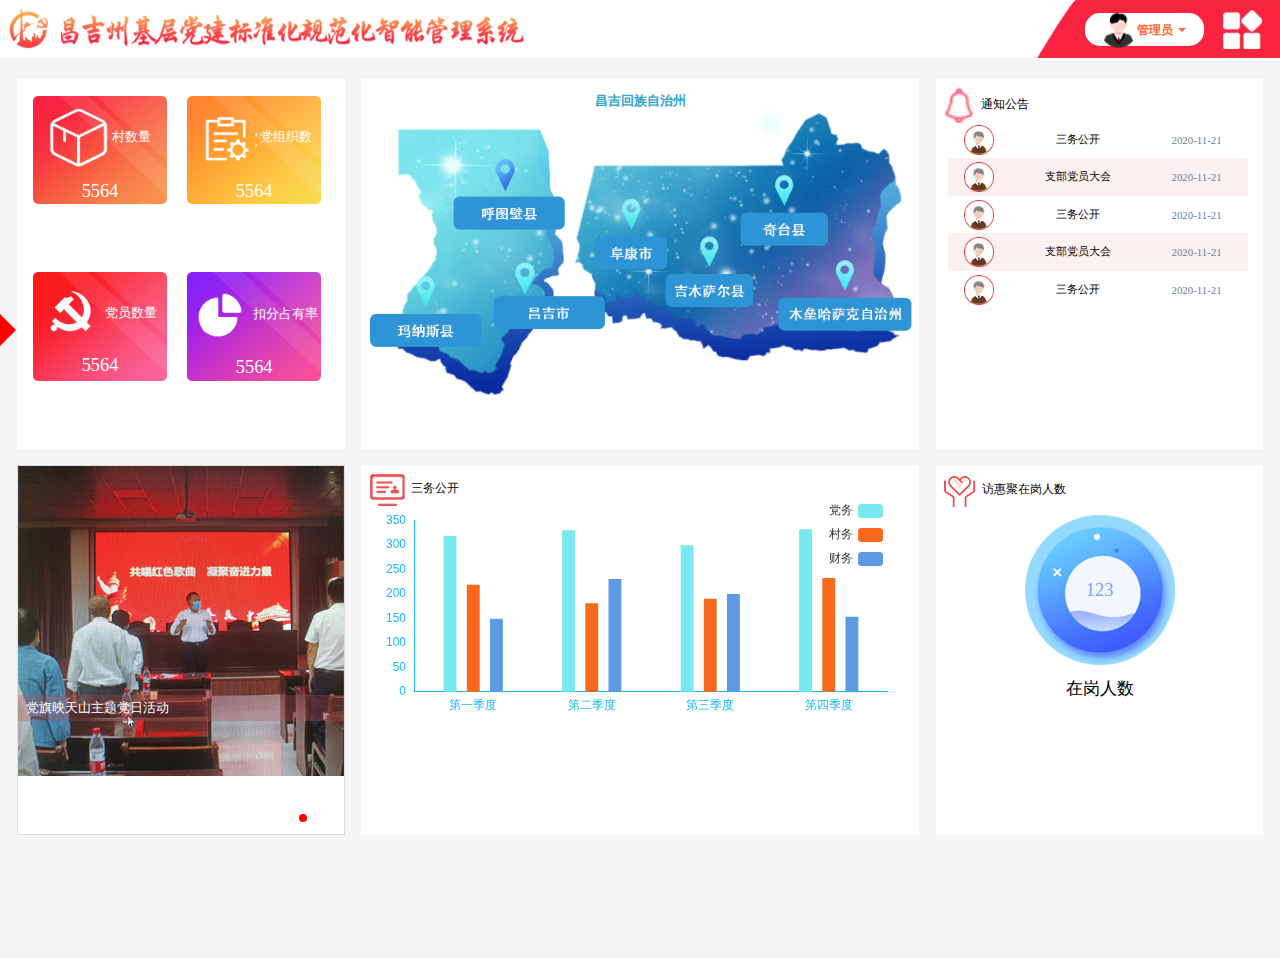
==== commit 8deab647: "2-24" ====
--- a/views/index.html
+++ b/views/index.html
@@ -15,12 +15,12 @@
       <div class="logo"></div>
       <div class="setting">
         <div class="setting_bg">
-          <img src="/images/head_photo.png" width="32">
+          <img src="../images/head_photo.png" width="32">
           <b>管理员</b>
           <span></span>
         </div>
       </div>
-      <div class="menu"></div>
+      <a class="menu" href="menu.html"></a>
     </header>
     <div class="nav" id="nav" @mouseover="mouseOver"></div>
     <div class="menu_hidden" id="menu_hidden" @mouseleave="mouseLeave">
@@ -28,7 +28,7 @@
         <el-submenu index="1">
           <template slot="title">
             <i class="el-icon-my-export"></i>
-            <span>实现精准管理</span>
+            <span style="line-height: .625rem;">实现精准管理</span>
           </template>
           <el-submenu index="1-4">
             <template slot="title">人口管理</template>
@@ -39,15 +39,15 @@
         </el-submenu>
         <el-menu-item index="2">
           <i class="el-icon-my-crowd"></i>
-          <span slot="title">做好群众工作</span>
+          <span slot="title" style="line-height: .625rem;">做好群众工作</span>
         </el-menu-item>
         <el-menu-item index="3">
           <i class="el-icon-my-fort"></i>
-          <span slot="title">筑牢坚强堡垒</span>
+          <span slot="title" style="line-height: .625rem;">筑牢坚强堡垒</span>
         </el-menu-item>
         <el-menu-item index="4">
           <i class="el-icon-my-team"></i>
-          <span slot="title">打造过硬队伍</span>
+          <span slot="title" style="line-height: .625rem;">打造过硬队伍</span>
         </el-menu-item>
       </el-menu>
     </div>
@@ -59,14 +59,14 @@
           <div class="box1_top">
             <div class="num_bg1">
               <div class="num_bg_img">
-                <img src="/images/bg1_1.png" width="60">
+                <img src="../images/bg1_1.png" width="60">
                 <span>村数量</span>
               </div>
               <div class="num_bg_num">5564</div>
             </div>
             <div class="num_bg2">
               <div class="num_bg_img">
-                <img src="/images/bg2_2.png" width="60">
+                <img src="../images/bg2_2.png" width="60">
                 <span>党组织数</span>
               </div>
               <div class="num_bg_num">5564</div>
@@ -75,14 +75,14 @@
           <div class="box1_bottom">
             <div class="num_bg3">
               <div class="num_bg_img">
-                <img src="/images/bg3_3.png" width="60">
+                <img src="../images/bg3_3.png" width="60">
                 <span>党员数量</span>
               </div>
               <div class="num_bg_num">5564</div>
             </div>
             <div class="num_bg4">
               <div class="num_bg_img">
-                <img src="/images/bg4_4.png" width="60">
+                <img src="../images/bg4_4.png" width="60">
                 <span>扣分占有率</span>
               </div>
               <div class="num_bg_num">5564</div>
@@ -102,7 +102,7 @@
               <ul>
                 <li>
                   <div class="tpxw_img">
-                    <img src="/images/sroll.png" />
+                    <img src="../images/sroll.png" />
                   </div>
                   <div class="tpxw_tit1">
                     <p>党旗映天山主题党日活动</p>
@@ -110,7 +110,7 @@
                 </li>
                 <li>
                   <div class="tpxw_img">
-                    <img src="/images/sroll.png" />
+                    <img src="../images/sroll.png" />
                   </div>
                   <div class="tpxw_tit1">
                     <p>党旗映天山主题党日活动</p>
@@ -118,7 +118,7 @@
                 </li>
                 <li>
                   <div class="tpxw_img">
-                    <img src="/images/sroll.png" />
+                    <img src="../images/sroll.png" />
                   </div>
                   <div class="tpxw_tit1">
                     <p>党旗映天山主题党日活动</p>
@@ -136,7 +136,7 @@
           <div class="map"></div>
         </div>
         <div class="column_box2">
-          <div class="title"><img src="/images/echarts.png"><span>三务公开</span></div>
+          <div class="title"><img src="../images/echarts.png"><span>三务公开</span></div>
           <div class="workNum">
             <div id="bar" class="echarts_style"></div>
             <div class="chart"></div>
@@ -146,31 +146,31 @@
       <!-- column3 -->
       <div class="column">
         <div class="column_box3">
-          <div class="title"><img src="/images/alarm.png" width="30"><span>通知公告</span></div>
+          <div class="title"><img src="../images/alarm.png" width="30"><span>通知公告</span></div>
           <div class="list">
             <table>
               <tr>
-                <td><img src="/images/list_head_photo.png" width="30" alt=""></td>
+                <td><img src="../images/list_head_photo.png" width="30" alt=""></td>
                 <td>三务公开</td>
                 <td>2020-11-21</td>
               </tr>
               <tr>
-                <td><img src="/images/list_head_photo.png" width="30" alt=""></td>
+                <td><img src="../images/list_head_photo.png" width="30" alt=""></td>
                 <td>支部党员大会</td>
                 <td>2020-11-21</td>
               </tr>
               <tr>
-                <td><img src="/images/list_head_photo.png" width="30" alt=""></td>
+                <td><img src="../images/list_head_photo.png" width="30" alt=""></td>
                 <td>三务公开</td>
                 <td>2020-11-21</td>
               </tr>
               <tr>
-                <td><img src="/images/list_head_photo.png" width="30" alt=""></td>
+                <td><img src="../images/list_head_photo.png" width="30" alt=""></td>
                 <td>支部党员大会</td>
                 <td>2020-11-21</td>
               </tr>
               <tr>
-                <td><img src="/images/list_head_photo.png" width="30" alt=""></td>
+                <td><img src="../images/list_head_photo.png" width="30" alt=""></td>
                 <td>三务公开</td>
                 <td>2020-11-21</td>
               </tr>
@@ -178,7 +178,7 @@
           </div>
         </div>
         <div class="column_box3">
-          <div class="title"><img src="/images/love.png"><span>访惠聚在岗人数</span></div>
+          <div class="title"><img src="../images/love.png"><span>访惠聚在岗人数</span></div>
           <div class="working_bg">123</div>
           <div class="working_title">在岗人数</div>
         </div>
@@ -226,18 +226,18 @@
       handleClose(key, keyPath) {
         // console.log(key, keyPath);
       },
-      // mouseOver() {
-      //   const menu = document.getElementById("menu_hidden")
-      //   menu.style.visibility = "visible"
-      //   const nav = document.getElementById("nav")
-      //   nav.style.visibility = "hidden"
-      // },
-      // mouseLeave() {
-      //   const menu = document.getElementById("menu_hidden")
-      //   menu.style.visibility = "hidden"
-      //   const nav = document.getElementById("nav")
-      //   nav.style.visibility = "visible"
-      // }
+      mouseOver() {
+        const menu = document.getElementById("menu_hidden")
+        menu.style.visibility = "visible"
+        const nav = document.getElementById("nav")
+        nav.style.visibility = "hidden"
+      },
+      mouseLeave() {
+        const menu = document.getElementById("menu_hidden")
+        menu.style.visibility = "hidden"
+        const nav = document.getElementById("nav")
+        nav.style.visibility = "visible"
+      }
     }
   })
 </script>
--- a/css/index.css
+++ b/css/index.css
@@ -106,6 +106,7 @@
 
 body {
   background: #F5F5F5;
+  overflow: hidden;
 }
 
 .mainbox {
@@ -176,18 +177,18 @@
 }
 /* 头部样式 */
 header{
-  background: url(/images/header.png) no-repeat center;
+  background: url(../images/header.png) no-repeat center;
   width: 100%;
-  height: 1.25rem;
+  height: 1.09375rem;
   background-size: 100% 100%;
   display: flex;
   flex-flow: row nowrap;
 }
 header .logo{
-  background: url(/images/logo.png) no-repeat left;
+  background: url(../images/logo.png) no-repeat left;
   width: 100%;
-  height: 1.25rem;
-  /* background-size: 100% 100%; */
+  height: 1.09375rem;
+  background-size: 50%;
 } 
 header .setting {
   width: 11%;
@@ -204,15 +205,21 @@
 .menu {
   width: 7%;
   height: 100%;
-  background: url(/images/menu.png) no-repeat center;
+  background: url(../images/menu.png) no-repeat center;
 }
 .setting_bg{
   background-color: #FFFFFF;
-  border-radius: .3125rem;
-  height: .78125rem;
-  line-height: .78125rem;
+  border-radius: 15px;
+  height: .625rem;
+  line-height: .625rem;
+}
+.setting_bg img {
+  display: inline-block;
+  vertical-align: middle;
 }
 .setting b{
+  display: inline-block;
+  vertical-align: middle;
   color: #FF6A33;
 }
 .setting span{
@@ -232,6 +239,7 @@
 .column_box3 .title{
   position: absolute;
   padding: .15625rem 0 0 .15625rem;
+  font-size: .21875rem;
 }
 .column_box2 .title span,
 .column_box3 .title span{
@@ -247,7 +255,7 @@
   /* position: absolute; */
 }
 .num_bg1 {
-  background: url(/images/bg1.png) no-repeat center;
+  background: url(../images/bg1.png) no-repeat center;
   width: 2.5rem;
   height: 2.03125rem;
   background-size: 100% 100%;
@@ -256,7 +264,7 @@
   flex-flow: column nowrap;
 }
 .num_bg2 {
-  background: url(/images/bg2.png) no-repeat center;
+  background: url(../images/bg2.png) no-repeat center;
   width: 2.5rem;
   height: 2.03125rem;
   background-size: 100% 100%;
@@ -265,7 +273,7 @@
   flex-flow: column nowrap;
 }
 .num_bg3 {
-  background: url(/images/bg3.png) no-repeat center;
+  background: url(../images/bg3.png) no-repeat center;
   width: 2.5rem;
   height: 2.03125rem;
   background-size: 100% 100%;
@@ -274,7 +282,7 @@
   flex-flow: column nowrap;
 }
 .num_bg4 {
-  background: url(/images/bg4.png) no-repeat center;
+  background: url(../images/bg4.png) no-repeat center;
   width: 2.5rem;
   height: 2.03125rem;
   background-size: 100% 100%;
@@ -300,8 +308,8 @@
 }
 /* 轮播图*/
 .slideBox {
-  width: 374.500032px;
-  height: 310px;
+  width: 100%;
+  height: 100%;
   overflow: hidden;
   position: relative;
   border: 1px solid #ddd;
@@ -352,17 +360,21 @@
 
 .slideBox .bd img {
   width: 100%;
-  height: 100%;
+  /* height: 100%; */
+  position:absolute;
+  left:50%;
+  margin-left:-50%;
   display: block;
 }
 .slideBox .tpxw_tit1 {
-  width: 100%;
+  /* width: 100%; */
   height: .5rem;
   line-height: .5rem;
   background: rgba(191, 75, 86, 0.3);
   position: relative;
   left: 0px;
-  bottom: 1.21875rem;
+  margin-top: 70%;
+  /* bottom: 1.21875rem; */
 
 }
 
@@ -389,7 +401,7 @@
   margin-top: .234375rem;
 }
 .map{
-  background: url(/images/map.png) no-repeat center;
+  background: url(../images/map.png) no-repeat center;
   background-size: 100% 100%;
   width: 100%;
   height: 80%;
@@ -398,7 +410,7 @@
 /* column3 */
 /* 访惠聚*/
 .working_bg{
-  background: url(/images/working_bg.png) no-repeat center;
+  background: url(../images/working_bg.png) no-repeat center;
   background-size: 100% 100%;
   width: 2.8125rem;
   height: 2.8125rem;
@@ -483,7 +495,7 @@
   height: 100%;
 }
 .menu_hidden {
-  /* visibility: hidden; */
+  visibility: hidden;
 }
 .el-submenu{
   width: 2.03rem;
@@ -498,7 +510,7 @@
 .el-menu-item,
 .el-submenu__title{
   height: 1.2rem !important;
-  line-height: .625rem !important;
+  line-height: 1.2rem !important;
   color: #FFFFFF !important;
   text-align: center;
   white-space: normal !important;
@@ -531,7 +543,7 @@
 
 /* 自定义图标 */
 .el-icon-my-export {
-  background: url('/images/management.png') center no-repeat;
+  background: url('../images/management.png') center no-repeat;
   /* background-size: cover;*/
 }
 
@@ -544,9 +556,12 @@
 
 .el-icon-my-export {
   font-size: 32px !important;
-  margin-left: 28px;
+  margin:0 auto;
+  width: 32px !important;
+}
+.el-submenu [class^=el-icon-]{
+  margin: auto !important;
   margin-top: 10px !important;
-  width: 32px !important;
 }
 
 .el-icon-my-export:before {
@@ -554,7 +569,7 @@
 }
 
 /* .el-icon-my-people {
-  background: url('/images/people.png') center no-repeat;
+  background: url('../images/people.png') center no-repeat;
 }
 
 .el-icon-my-people:before {
@@ -576,7 +591,7 @@
 } */
 
 /* .el-icon-my-volunteers {
-  background: url('/images/volunteers.png') center no-repeat;
+  background: url('../images/volunteers.png') center no-repeat;
 }
 
 .el-icon-my-volunteers:before {
@@ -596,8 +611,12 @@
 .el-icon-my-volunteers:before {
   content: "\e611";
 } */
+.el-menu-item [class^=el-icon-]{
+  margin: 0 auto !important;
+  margin-top: 10px !important;
+}
 .el-icon-my-crowd {
-  background: url('/images/crowd.png') center no-repeat;
+  background: url('../images/crowd.png') center no-repeat;
 }
 
 .el-icon-my-crowd:before {
@@ -609,8 +628,7 @@
 
 .el-icon-my-crowd {
   font-size: 32px !important;
-  margin-left: 28px;
-  margin-top: 10px !important;
+  margin:0 auto;
   width: 32px !important;
 }
 
@@ -618,7 +636,7 @@
   content: "\e611";
 }
 .el-icon-my-team{
-  background: url('/images/team.png') center no-repeat;
+  background: url('../images/team.png') center no-repeat;
 }
 
 .el-icon-my-team:before {
@@ -630,8 +648,7 @@
 
 .el-icon-my-team {
   font-size: 32px !important;
-  margin-left: 28px;
-  margin-top: 10px !important;
+  margin:0 auto;
   width: 32px !important;
 }
 
@@ -640,7 +657,7 @@
 }
 
 .el-icon-my-fort {
-  background: url('/images/fort.png') center no-repeat;
+  background: url('../images/fort.png') center no-repeat;
 }
 
 .el-icon-my-fort:before {
@@ -652,8 +669,7 @@
 
 .el-icon-my-fort {
   font-size: 32px !important;
-  margin-left: 28px;
-  margin-top: 10px !important;
+  margin:0 auto;
   width: 32px !important;
 }
 
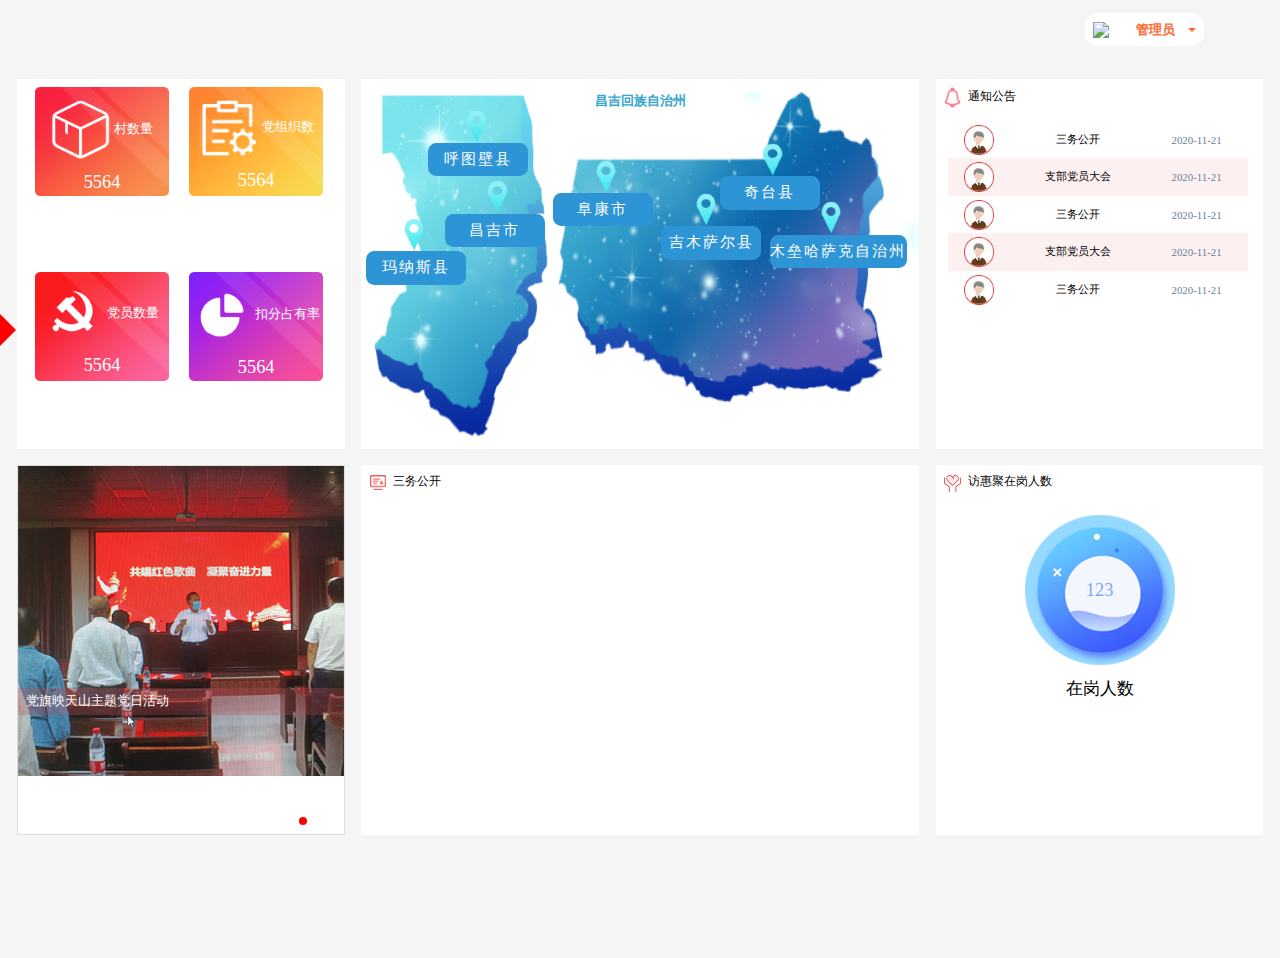
==== commit 7dd8261c: "提交" ====
--- a/views/index.html
+++ b/views/index.html
@@ -11,17 +11,9 @@
 
 <body>
   <div id="app" v-cloak>
-    <header>
-      <div class="logo"></div>
-      <div class="setting">
-        <div class="setting_bg">
-          <img src="../images/head_photo.png" width="32">
-          <b>管理员</b>
-          <span></span>
-        </div>
-      </div>
-      <a class="menu" href="menu.html"></a>
-    </header>
+    <!-- 头部 -->
+    <headercomponents></headercomponents>
+    <!-- 左侧菜单 -->
     <div class="nav" id="nav" @mouseover="mouseOver"></div>
     <div class="menu_hidden" id="menu_hidden" @mouseleave="mouseLeave">
       <el-menu class="el-menu-vertical-demo" @open="handleOpen" @close="handleClose">
@@ -32,9 +24,18 @@
           </template>
           <el-submenu index="1-4">
             <template slot="title">人口管理</template>
-            <el-menu-item index="1-4-1">下沉干部队伍管理</el-menu-item>
-            <el-menu-item index="1-4-2">下沉干部</el-menu-item>
-            <el-menu-item index="1-4-3">下沉记录</el-menu-item>
+            <el-submenu index="1-5">
+              <template slot="title">下沉干部队伍</template>
+              <el-menu-item index="1-5-1">下沉队伍</el-menu-item>
+              <el-menu-item index="1-5-2">下沉队伍</el-menu-item>
+              <el-menu-item index="1-5-3">下沉队伍</el-menu-item>
+            </el-submenu>
+            <el-submenu index="1-6">
+              <template slot="title">下沉干部</template>
+            </el-submenu>
+            <el-submenu index="1-7">
+              <template slot="title">下沉记录</template>
+            </el-submenu>
           </el-submenu>
         </el-submenu>
         <el-menu-item index="2">
@@ -132,8 +133,23 @@
       <!-- column2 -->
       <div class="column">
         <div class="column_box2">
-          <div class="column_box2_title">昌吉回族自治州</div>
-          <div class="map"></div>
+          <div class="map">
+            <div class="column_box2_title">昌吉回族自治州</div>
+            <div class="location1"></div>
+            <div class="location1-1" @click="handclick('1')">呼图壁县</div>
+            <div class="location2"></div>
+            <div class="location2-1" @click="handclick('1')">玛纳斯县</div>
+            <div class="location3"></div>
+            <div class="location3-1" @click="handclick('1')">昌吉市</div>
+            <div class="location4"></div>
+            <div class="location4-1" @click="handclick('1')">阜康市</div>
+            <div class="location5"></div>
+            <div class="location5-1" @click="handclick('1')">吉木萨尔县</div>
+            <div class="location6"></div>
+            <div class="location6-1" @click="handclick('1')">奇台县</div>
+            <div class="location7"></div>
+            <div class="location7-1" @click="handclick('1')">木垒哈萨克自治州</div>
+          </div>
         </div>
         <div class="column_box2">
           <div class="title"><img src="../images/echarts.png"><span>三务公开</span></div>
@@ -189,15 +205,20 @@
 </body>
 <script src="../js/flexible.js"></script>
 <script src="../js/echarts.min.js"></script>
+<script src="https://cdn.jsdelivr.net/npm/echarts/dist/echarts.min.js"></script>
+<script src="../js/echarts-gl.min.js"></script>
 <script src="../js/index.js"></script>
 <script src="../js/jquery1.42.min.js"></script>
 <script src="../js/jquery.SuperSlide.2.1.3.js"></script>
 <script src="../js/vue/vue.js"></script>
-<script src="../js/common.js"></script>
+<script src="../js/vue/httpVueLoader.js"></script>
 <script src="../css/elementUI/lib-master/index.js"></script>
 <script>
   new Vue({
     el: "#app",
+    components: {
+      'headercomponents': httpVueLoader('../components/headerComponents.vue'),
+    },
     data() {
       return {
         isCollapse: true
@@ -237,6 +258,17 @@
         menu.style.visibility = "hidden"
         const nav = document.getElementById("nav")
         nav.style.visibility = "visible"
+      },
+      mouseOverSetting() {
+        const menu = document.getElementById("dropdown")
+        menu.style.visibility = "visible"
+      },
+      mouseLeaveSetting() {
+        const menu = document.getElementById("dropdown")
+        menu.style.visibility = "hidden"
+      },
+      handclick(data) {
+        alert('开发中...')
       }
     }
   })
--- a/css/index.css
+++ b/css/index.css
@@ -105,7 +105,7 @@
 }
 
 body {
-  background: #F5F5F5;
+  background: #f5f5f5;
   overflow: hidden;
 }
 
@@ -145,35 +145,45 @@
   background-color: #FFFFFF;
   display: flex;
   flex-flow: column nowrap;
+  /* box-shadow: 0 0 6px rgba(0, 0, 0, .2); */
 }
 .mainbox .column .column_box1:nth-child(2) {
   flex: 5;
   margin-top: .3125rem;
   background-color: #FFFFFF;
+  /* box-shadow: 0 0 6px rgba(0, 0, 0, .2); */
 }
 
 
 .mainbox .column .column_box2:nth-child(1) {
   flex: 5;
   background-color: #FFFFFF;
+  /* box-shadow: 0 0 6px rgba(0, 0, 0, .2); */
 }
 
 .mainbox .column .column_box2:nth-child(2) {
   flex: 5;
   margin-top: .3125rem;
   background-color: #FFFFFF;
+  /* box-shadow: 0 0 6px rgba(0, 0, 0, .2); */
 }
 
 
 .mainbox .column .column_box3:nth-child(1) {
   flex: 5;
   background-color: #FFFFFF;
+  /* box-shadow: 0 0 6px rgba(0, 0, 0, .2); */
 }
 
 .mainbox .column .column_box3:nth-child(2) {
   flex: 5;
   margin-top: .3125rem;
   background-color: #FFFFFF;
+  /* box-shadow: 0 0 6px rgba(0, 0, 0, .2); */
+}
+.column_box3 .title img,
+.column_box2 .title img {
+  width: .3125rem;
 }
 /* 头部样式 */
 header{
@@ -209,7 +219,7 @@
 }
 .setting_bg{
   background-color: #FFFFFF;
-  border-radius: 15px;
+  border-radius: .234375rem;
   height: .625rem;
   line-height: .625rem;
 }
@@ -221,6 +231,8 @@
   display: inline-block;
   vertical-align: middle;
   color: #FF6A33;
+  font-size: .25rem;
+  padding: 0 .15625rem;
 }
 .setting span{
   display: inline-block;
@@ -259,7 +271,7 @@
   width: 2.5rem;
   height: 2.03125rem;
   background-size: 100% 100%;
-  margin: .3125rem 0 0 .3125rem;
+  margin: .15625rem 0 0 .35rem;
   display: flex;
   flex-flow: column nowrap;
 }
@@ -268,7 +280,7 @@
   width: 2.5rem;
   height: 2.03125rem;
   background-size: 100% 100%;
-  margin: .3125rem 0 0 .390625rem;
+  margin: .15625rem 0 0 .390625rem;
   display: flex;
   flex-flow: column nowrap;
 }
@@ -277,7 +289,7 @@
   width: 2.5rem;
   height: 2.03125rem;
   background-size: 100% 100%;
-  margin: .15625rem 0 0 .3125rem;
+  margin: .15625rem 0 0 .35rem;
   display: flex;
   flex-flow: column nowrap;
 }
@@ -316,7 +328,7 @@
 }
 
 .slideBox .hd {
-  height: 15px;
+  height: .234375rem;
   overflow: hidden;
   position: absolute;
   right: 5px;
@@ -373,9 +385,7 @@
   background: rgba(191, 75, 86, 0.3);
   position: relative;
   left: 0px;
-  margin-top: 70%;
-  /* bottom: 1.21875rem; */
-
+  margin-top: 68%;
 }
 
 .slideBox .tpxw_tit1 p{
@@ -401,11 +411,11 @@
   margin-top: .234375rem;
 }
 .map{
-  background: url(../images/map.png) no-repeat center;
+  background: url(../images/map2.png) no-repeat center;
   background-size: 100% 100%;
   width: 100%;
-  height: 80%;
-  margin: 0 0px 0 .15625rem;
+  height: 95%;
+  /* margin: 0 0px 0 .15625rem; */
 }
 /* column3 */
 /* 访惠聚*/
@@ -461,7 +471,7 @@
 /* Echarts样式 */
 .echarts_style {
   width: 90%;
-  height: 4.0625rem;
+  height: 4rem;
   margin-left: .46875rem;
   margin-top: .625rem;
 }
@@ -477,7 +487,9 @@
 .menu_hidden{
   position: absolute;
   z-index: 2;
-}
+  visibility: hidden;
+}
+
 /* 导航 */
 .el-submenu__icon-arrow{
   display: none !important;
@@ -491,20 +503,22 @@
   display: flex;
   flex-flow: column nowrap;
 }
-.el-menu, .menu_hidden{
+.el-menu{
   height: 100%;
-}
-.menu_hidden {
-  visibility: hidden;
-}
+  overflow-y: auto;
+}
+.menu_hidden{
+  height: 100%;
+}
+
 .el-submenu{
-  width: 2.03rem;
+  width: 100%;
 }
 .el-icon-location,
 .el-menu-item [class^=el-icon-] {
-margin-left: 28px;
-margin-top: 10px;
-width: 32px !important;
+margin-left: .4375rem;
+margin-top: .15625rem;
+width: .5rem !important;
 }
 
 .el-menu-item,
@@ -527,10 +541,15 @@
   min-width: 2.03rem !important;
   padding: 0 .3125rem !important;
 }
-.el-menu-item.is-active{
-  background: #C21D20 !important;
-}
-.el-submenu .el-submenu__title:hover {
+.el-menu-item.is-active,
+.el-submenu .el-menu-item.is-active,
+.el-menu .el-submenu .el-submenu .el-submenu .el-menu-item.is-active {
+  /* background: #C21D20 !important; */
+  background: #F88C4D !important;
+}
+.el-submenu .el-submenu__title:hover,
+.el-submenu .el-menu-item:hover,
+.el-menu .el-submenu .el-submenu .el-submenu .el-menu-item:hover {
   background-color: #F88C4D !important;
 }
 .el-menu-item:hover {
@@ -539,6 +558,14 @@
 .el-submenu .el-menu {
   box-shadow: inset 1px 1px 3px black;
   background-color: #cc0707 !important;
+}
+.el-menu .el-submenu .el-submenu .el-submenu {
+  /* box-shadow: inset 1px 1px 3px black; */
+  background-color: #A00000 !important;
+}
+.el-menu .el-submenu .el-submenu .el-submenu .el-menu-item {
+  /* box-shadow: inset 1px 1px 3px black; */
+  background-color: #800000 !important;
 }
 
 /* 自定义图标 */
@@ -565,6 +592,45 @@
 }
 
 .el-icon-my-export:before {
+  content: "\e611";
+}
+
+
+.el-menu-item [class^=el-icon-]{
+  margin: 0 auto !important;
+  margin-top: .15625rem !important;
+}
+.el-icon-my-crowd {
+  background: url('../images/crowd.png') center no-repeat;
+}
+
+.el-icon-my-team{
+  background: url('../images/team.png') center no-repeat;
+}
+
+.el-icon-my-fort {
+  background: url('../images/fort.png') center no-repeat;
+}
+
+.el-icon-my-fort:before,
+.el-icon-my-team:before,
+.el-icon-my-crowd:before {
+  content: "替";
+  font-size: .25rem;
+  visibility: hidden;
+}
+
+.el-icon-my-fort,
+.el-icon-my-team,
+.el-icon-my-crowd {
+  font-size: .5rem !important;
+  margin:0 auto;
+  width: .5rem !important;
+}
+
+.el-icon-my-fort:before,
+.el-icon-my-team:before,
+.el-icon-my-crowd:before {
   content: "\e611";
 }
 
@@ -611,68 +677,152 @@
 .el-icon-my-volunteers:before {
   content: "\e611";
 } */
-.el-menu-item [class^=el-icon-]{
-  margin: 0 auto !important;
-  margin-top: 10px !important;
-}
-.el-icon-my-crowd {
-  background: url('../images/crowd.png') center no-repeat;
-}
-
-.el-icon-my-crowd:before {
-  content: "替";
-  font-size: 16px;
+
+/* 设置下拉样式 */
+
+.dropdown-menu{
+  position: absolute;
+  z-index: 100;
+  width: 3.90625rem;
+  height: 6.25rem;
+  background: #ffffff;
+  right: 1.4rem;
+  border: 1px solid rgba(120, 130, 140, .13);
+  border-radius: 0;
+  box-shadow: 0 3px 12px rgba(0, 0, 0, .05);
+}
+.dropdown-menu .divider{
+  height: 1px;
+  margin: .140625rem 0;
+  overflow: hidden;
+  background-color: #e5e5e5;
+}
+.dropdown-menu li:hover{
+  background-color: #DC2124;
+}
+.dropdown-menu li:hover>a{
+  color: #FFFFFF;
+}
+
+.dropdown-menu>li>a {
+  padding: .140625rem .3125rem;
+  display: block;
+  /* padding: 3px 20px; */
+  clear: both;
+  font-weight: 400;
+  line-height: 1.8;
+  text-decoration: none;
+  color: #333;
+  white-space: nowrap;
+  font-size: .21875rem;
+}
+#dropdown{
   visibility: hidden;
 }
-
-
-.el-icon-my-crowd {
-  font-size: 32px !important;
-  margin:0 auto;
-  width: 32px !important;
-}
-
-.el-icon-my-crowd:before {
-  content: "\e611";
-}
-.el-icon-my-team{
-  background: url('../images/team.png') center no-repeat;
-}
-
-.el-icon-my-team:before {
-  content: "替";
-  font-size: 16px;
-  visibility: hidden;
-}
-
-
-.el-icon-my-team {
-  font-size: 32px !important;
-  margin:0 auto;
-  width: 32px !important;
-}
-
-.el-icon-my-team:before {
-  content: "\e611";
-}
-
-.el-icon-my-fort {
-  background: url('../images/fort.png') center no-repeat;
-}
-
-.el-icon-my-fort:before {
-  content: "替";
-  font-size: 16px;
-  visibility: hidden;
-}
-
-
-.el-icon-my-fort {
-  font-size: 32px !important;
-  margin:0 auto;
-  width: 32px !important;
-}
-
-.el-icon-my-fort:before {
-  content: "\e611";
+/* 地图位置定位 */
+.location1,.location2,.location3,.location4,.location5,.location6,.location7{
+  position: absolute;
+  background: url(../images/location.png) no-repeat;
+  background-size: 100% 100%;
+  width: .421875rem;
+  height: .625rem;
+}
+.location1-1,
+.location2-1,
+.location3-1,
+.location4-1,
+.location5-1,
+.location6-1,
+.location7-1 {
+  position: absolute;
+  width: 1.875rem;
+  height: .625rem;
+  line-height: .625rem;
+  color: #FFFFFF;
+  font-size: .28125rem;
+  letter-spacing: 2px;
+  text-align: center;
+  background-color: #2D94D5;
+  border-radius: .15625rem;
+  cursor: pointer;
+}
+.location1-1:hover,
+.location2-1:hover,
+.location3-1:hover,
+.location4-1:hover,
+.location5-1:hover,
+.location6-1:hover,
+.location7-1:hover {
+  background-color: #62bdf7;
+}
+
+.location1{
+  margin-top: 0px;
+  margin-left: 1.953125rem;
+  
+}
+.location1-1{
+  margin-top: .625rem;
+  margin-left: 1.25rem;
+}
+
+.location2 {
+  margin-top: 2.03125rem;
+  margin-left: .78125rem;
+}
+
+.location2-1 {
+  margin-top: 2.65625rem;
+  margin-left: 5px;
+}
+
+.location3 {
+  margin-top: 1.328125rem;
+  margin-left: 2.34375rem;
+}
+
+.location3-1 {
+  margin-top: 1.953125rem;
+  margin-left: 1.5625rem;
+}
+
+.location4 {
+  margin-top: .9375rem;
+  margin-left: 4.375rem;
+}
+
+.location4-1 {
+  margin-top: 1.5625rem;
+  margin-left: 3.59375rem;
+}
+
+.location5 {
+  margin-top: 1.5625rem;
+  margin-left: 6.25rem;
+}
+
+.location5-1 {
+  margin-top: 2.1875rem;
+  margin-left: 5.625rem;
+}
+
+.location6 {
+  margin-top: .625rem;
+  margin-left: 7.5rem;
+}
+
+.location6-1 {
+  margin-top: 1.25rem;
+  margin-left: 6.71875rem;
+}
+
+.location7 {
+  margin-top: 1.71875rem;
+  margin-left: 8.59375rem;
+}
+
+.location7-1 {
+  margin-top: 2.34375rem;
+  margin-left: 7.65625rem;
+  width: 2.578125rem;
 }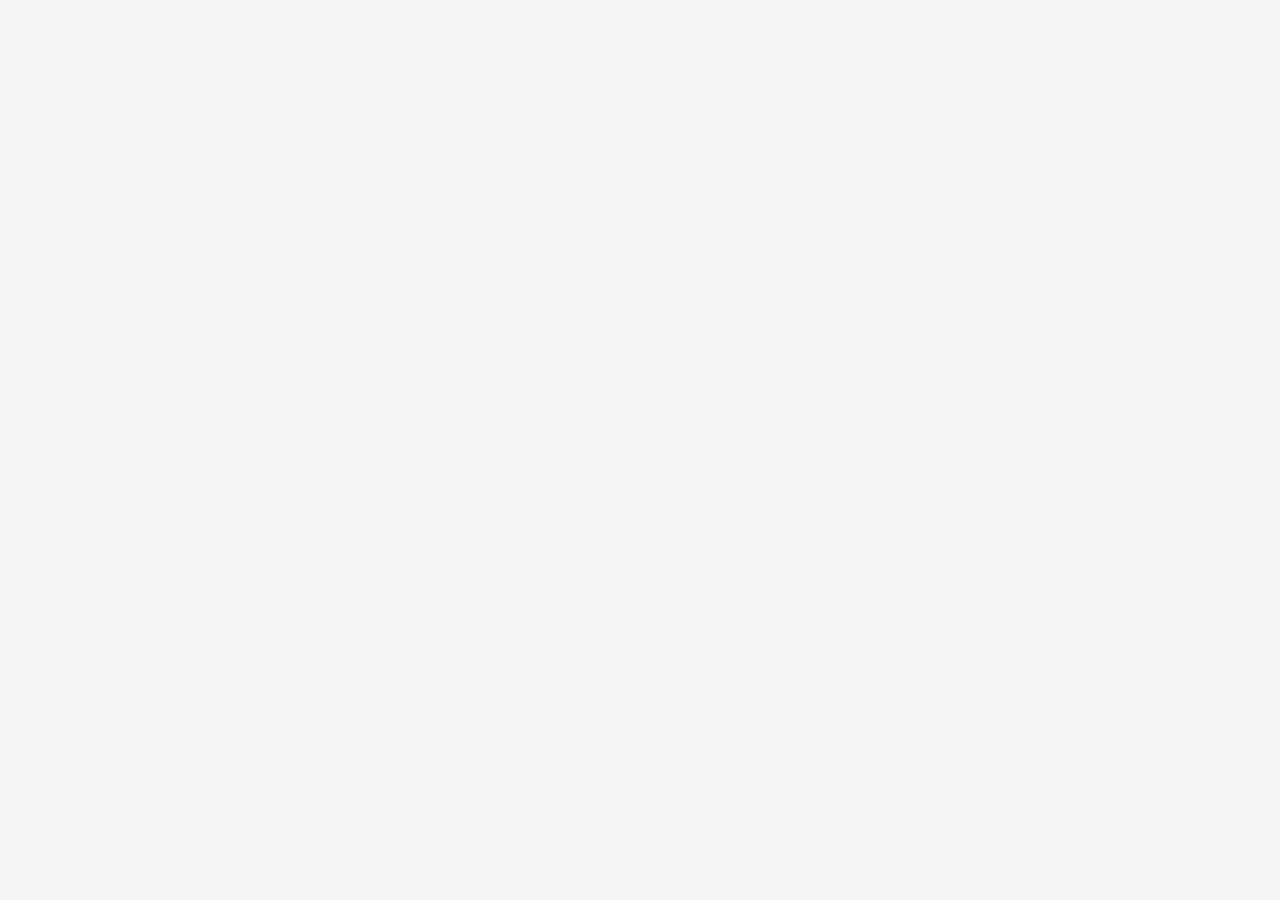
==== commit 53a708f7: "Signed-off-by: 郭帅 <623618989@qq.com>" ====
--- a/views/index.html
+++ b/views/index.html
@@ -4,8 +4,12 @@
 <head>
   <meta charset="UTF-8">
   <meta name="viewport" content="width=device-width, initial-scale=1.0">
+  <meta http-equiv="Access-Control-Allow-Origin" content="*">
   <title>昌吉州基层党建标准化规范化智能管理系统</title>
   <link rel="stylesheet" href="../css/index.css">
+  <!-- 2021-3-11 -->
+  <link rel="stylesheet" href="../css/liMarquee.css">
+  <!-- 2021-3-11 -->
   <link rel="stylesheet" href="../css/elementUI/lib-master/theme-chalk/index.css" />
 </head>
 
@@ -133,22 +137,31 @@
       <!-- column2 -->
       <div class="column">
         <div class="column_box2">
-          <div class="map">
+          <div class="map" id="map">
             <div class="column_box2_title">昌吉回族自治州</div>
+            <!-- 2021-3-11 -->
             <div class="location1"></div>
-            <div class="location1-1" @click="handclick('1')">呼图壁县</div>
+            <div class="location1-1" @click="getTownList('呼图壁县')">呼图壁县</div>
             <div class="location2"></div>
-            <div class="location2-1" @click="handclick('1')">玛纳斯县</div>
+            <div class="location2-1" @click="getTownList('玛纳斯县')">玛纳斯县</div>
             <div class="location3"></div>
-            <div class="location3-1" @click="handclick('1')">昌吉市</div>
+            <div class="location3-1" @click="getTownList('昌吉市')">昌吉市</div>
             <div class="location4"></div>
-            <div class="location4-1" @click="handclick('1')">阜康市</div>
+            <div class="location4-1" @click="getTownList('阜康市')">阜康市</div>
             <div class="location5"></div>
-            <div class="location5-1" @click="handclick('1')">吉木萨尔县</div>
+            <div class="location5-1" @click="getTownList('吉木萨尔县')">吉木萨尔县</div>
             <div class="location6"></div>
-            <div class="location6-1" @click="handclick('1')">奇台县</div>
+            <div class="location6-1" @click="getTownList('奇台县')">奇台县</div>
             <div class="location7"></div>
-            <div class="location7-1" @click="handclick('1')">木垒哈萨克自治州</div>
+            <div class="location7-1" @click="getTownList('木垒哈萨克自治州')">木垒哈萨克自治州</div>
+            <!-- 2021-3-11 -->
+          </div>
+
+          <div class="name" id="name">
+            <div class="name_a">
+              <div class="name_a_1" v-for="(item,index) in dataList2" :key="index" @click="getVillageList(item)">
+                {{item.name}}</div>
+            </div>
           </div>
         </div>
         <div class="column_box2">
@@ -163,39 +176,58 @@
       <div class="column">
         <div class="column_box3">
           <div class="title"><img src="../images/alarm.png" width="30"><span>通知公告</span></div>
-          <div class="list">
-            <table>
-              <tr>
-                <td><img src="../images/list_head_photo.png" width="30" alt=""></td>
-                <td>三务公开</td>
-                <td>2020-11-21</td>
-              </tr>
-              <tr>
-                <td><img src="../images/list_head_photo.png" width="30" alt=""></td>
-                <td>支部党员大会</td>
-                <td>2020-11-21</td>
-              </tr>
-              <tr>
-                <td><img src="../images/list_head_photo.png" width="30" alt=""></td>
-                <td>三务公开</td>
-                <td>2020-11-21</td>
-              </tr>
-              <tr>
-                <td><img src="../images/list_head_photo.png" width="30" alt=""></td>
-                <td>支部党员大会</td>
-                <td>2020-11-21</td>
-              </tr>
-              <tr>
-                <td><img src="../images/list_head_photo.png" width="30" alt=""></td>
-                <td>三务公开</td>
-                <td>2020-11-21</td>
-              </tr>
-            </table>
-          </div>
+          <!-- 2021-3-11 -->
+          <div class="dowebok">
+            <div class="list">
+              <table>
+                <tr>
+                  <td><img src="../images/list_head_photo.png" width="30" alt=""></td>
+                  <td>三务公开</td>
+                  <td>2020-11-21</td>
+                </tr>
+                <tr>
+                  <td><img src="../images/list_head_photo.png" width="30" alt=""></td>
+                  <td>支部党员大会</td>
+                  <td>2020-11-21</td>
+                </tr>
+                <tr>
+                  <td><img src="../images/list_head_photo.png" width="30" alt=""></td>
+                  <td>三务公开</td>
+                  <td>2020-11-21</td>
+                </tr>
+                <tr>
+                  <td><img src="../images/list_head_photo.png" width="30" alt=""></td>
+                  <td>支部党员大会</td>
+                  <td>2020-11-21</td>
+                </tr>
+                <tr>
+                  <td><img src="../images/list_head_photo.png" width="30" alt=""></td>
+                  <td>三务公开</td>
+                  <td>2020-11-21</td>
+                </tr>
+                <tr>
+                  <td><img src="../images/list_head_photo.png" width="30" alt=""></td>
+                  <td>支部党员大会</td>
+                  <td>2020-11-21</td>
+                </tr>
+                <tr>
+                  <td><img src="../images/list_head_photo.png" width="30" alt=""></td>
+                  <td>三务公开</td>
+                  <td>2020-11-21</td>
+                </tr>
+                <tr>
+                  <td><img src="../images/list_head_photo.png" width="30" alt=""></td>
+                  <td>支部党员大会</td>
+                  <td>2020-11-21</td>
+                </tr>
+              </table>
+            </div>
+          </div>
+          <!-- 2021-3-11 -->
         </div>
         <div class="column_box3">
           <div class="title"><img src="../images/love.png"><span>访惠聚在岗人数</span></div>
-          <div class="working_bg">123</div>
+          <div class="working_bg"><span>123</span></div>
           <div class="working_title">在岗人数</div>
         </div>
       </div>
@@ -205,15 +237,29 @@
 </body>
 <script src="../js/flexible.js"></script>
 <script src="../js/echarts.min.js"></script>
-<script src="https://cdn.jsdelivr.net/npm/echarts/dist/echarts.min.js"></script>
+<!-- 2021-3-2 -->
+<script src="../js/echarts-gl.js"></script>
+<!-- 2021-3-2 -->
 <script src="../js/echarts-gl.min.js"></script>
 <script src="../js/index.js"></script>
-<script src="../js/jquery1.42.min.js"></script>
+<!-- 2021-3-11 -->
+<script src="../js/jquery-1.8.3.min.js"></script>
 <script src="../js/jquery.SuperSlide.2.1.3.js"></script>
+<script src="../js/jquery.liMarquee.js"></script>
+<!-- 2021-3-11 -->
 <script src="../js/vue/vue.js"></script>
 <script src="../js/vue/httpVueLoader.js"></script>
 <script src="../css/elementUI/lib-master/index.js"></script>
+
 <script>
+  //2021-3-11
+  $(function () {
+    $('.dowebok').liMarquee({
+      direction: 'up',
+      scrollamount: 30
+    });
+  });
+  //2021-3-11
   new Vue({
     el: "#app",
     components: {
@@ -221,7 +267,258 @@
     },
     data() {
       return {
-        isCollapse: true
+        isCollapse: true,
+        // 2021-3-10
+        dataList: [{
+          name: '玛纳斯县',
+          children: [{
+            name: '包家店镇',
+            children: [{
+              name: '包家店村'
+            }, {
+              name: '皇工村'
+            }, {
+              name: '油坊庄村'
+            }, {
+              name: '黑梁湾村'
+            }, {
+              name: '塔西河村'
+            }, {
+              name: '冬麦地村'
+            }, {
+              name: '柴场村'
+            }, {
+              level: 2,
+              name: '返回'
+            }]
+          }, {
+            name: '梁洲户镇',
+            children: [{
+              name: '五圣宫村'
+            }, {
+              name: '西凉州户村'
+            }, {
+              name: '庄浪户村'
+            }, {
+              name: '东凉州户村'
+            }, {
+              name: '太阳庙村'
+            }, {
+              name: '丰益工村'
+            }, {
+              name: '黑梁村'
+            }, {
+              name: '吕家庄村'
+            }, {
+              name: '新渠村'
+            }, {
+              level: 2,
+              name: '返回'
+            }]
+          }, {
+            name: '六户地镇',
+            children: [{
+              name: '六户地村'
+            }, {
+              name: '杨家道村'
+            }, {
+              name: '土炮营村'
+            }, {
+              name: '陈家渠村'
+            }, {
+              name: '闯田地村'
+            }, {
+              name: '鸭洼坑村'
+            }, {
+              name: '三岔坪村'
+            }, {
+              level: 2,
+              name: '返回'
+            }]
+          }, {
+            name: '旱卡子滩乡',
+            children: [{
+              name: '闽玛生态村'
+            }, {
+              name: '头墩台子村'
+            }, {
+              name: '东岸村'
+            }, {
+              name: '石灰窑子村'
+            }, {
+              name: '头渠村'
+            }, {
+              level: 2,
+              name: '返回'
+            }]
+          }, {
+            name: '清水河乡',
+            children: [{
+              name: '牙湖村'
+            }, {
+              name: '红坑村'
+            }, {
+              name: '坎苏瓦特村'
+            }, {
+              name: '贝母房子村'
+            }, {
+              name: '团庄村'
+            }, {
+              name: '芦草沟村'
+            }, {
+              name: '乔亚巴斯陶村'
+            }, {
+              level: 2,
+              name: '返回'
+            }]
+          }, {
+            name: '塔西河乡',
+            children: [{
+              name: '牙湖村'
+            }, {
+              name: '红坑村'
+            }, {
+              name: '坎苏瓦特村'
+            }, {
+              name: '贝母房子村'
+            }, {
+              name: '团庄村'
+            }, {
+              name: '芦草沟村'
+            }, {
+              name: '乔亚巴斯陶村'
+            }, {
+              level: 2,
+              name: '返回'
+            }]
+          }, {
+            name: '玛纳斯镇',
+            children: [{
+              name: '牙湖村'
+            }, {
+              name: '红坑村'
+            }, {
+              name: '坎苏瓦特村'
+            }, {
+              name: '贝母房子村'
+            }, {
+              name: '团庄村'
+            }, {
+              name: '芦草沟村'
+            }, {
+              name: '乔亚巴斯陶村'
+            }, {
+              level: 2,
+              name: '返回'
+            }]
+          }, {
+            name: '试验站',
+            children: [{
+              name: '牙湖村'
+            }, {
+              name: '红坑村'
+            }, {
+              name: '坎苏瓦特村'
+            }, {
+              name: '贝母房子村'
+            }, {
+              name: '团庄村'
+            }, {
+              name: '芦草沟村'
+            }, {
+              name: '乔亚巴斯陶村'
+            }, {
+              level: 2,
+              name: '返回'
+            }]
+          }, {
+            name: '北五岔镇',
+            children: [{
+              name: '牙湖村'
+            }, {
+              name: '红坑村'
+            }, {
+              name: '坎苏瓦特村'
+            }, {
+              name: '贝母房子村'
+            }, {
+              name: '团庄村'
+            }, {
+              name: '芦草沟村'
+            }, {
+              name: '乔亚巴斯陶村'
+            }, {
+              level: 2,
+              name: '返回'
+            }]
+          }, {
+            name: '广东地乡',
+            children: [{
+              name: '牙湖村'
+            }, {
+              name: '红坑村'
+            }, {
+              name: '坎苏瓦特村'
+            }, {
+              name: '贝母房子村'
+            }, {
+              name: '团庄村'
+            }, {
+              name: '芦草沟村'
+            }, {
+              name: '乔亚巴斯陶村'
+            }, {
+              level: 2,
+              name: '返回'
+            }]
+          }, {
+            name: '兰州湾镇',
+            children: [{
+              name: '牙湖村'
+            }, {
+              name: '红坑村'
+            }, {
+              name: '坎苏瓦特村'
+            }, {
+              name: '贝母房子村'
+            }, {
+              name: '团庄村'
+            }, {
+              name: '芦草沟村'
+            }, {
+              name: '乔亚巴斯陶村'
+            }, {
+              level: 2,
+              name: '返回'
+            }]
+          }, {
+            name: '乐土驿站',
+            children: [{
+              name: '牙湖村'
+            }, {
+              name: '红坑村'
+            }, {
+              name: '坎苏瓦特村'
+            }, {
+              name: '贝母房子村'
+            }, {
+              name: '团庄村'
+            }, {
+              name: '芦草沟村'
+            }, {
+              name: '乔亚巴斯陶村'
+            }, {
+              level: 2,
+              name: '返回'
+            }]
+          }, {
+            level: 1,
+            name: '返回'
+          }]
+        }],
+        dataList2: [],
+        tempList: []
+        // 2021-3-10
       }
     },
     created() {},
@@ -259,19 +556,44 @@
         const nav = document.getElementById("nav")
         nav.style.visibility = "visible"
       },
-      mouseOverSetting() {
-        const menu = document.getElementById("dropdown")
-        menu.style.visibility = "visible"
+      // 2021-3-10
+      getTownList(data) {
+        this.dataList.forEach(e => {
+          if (e.name == data) {
+            this.dataList2 = e.children
+            this.tempList = this.dataList2
+            const map = document.getElementById("map")
+            map.style.display = "none"
+            const name = document.getElementById("name")
+            name.style.display = "block"
+          }
+        });
       },
-      mouseLeaveSetting() {
-        const menu = document.getElementById("dropdown")
-        menu.style.visibility = "hidden"
-      },
-      handclick(data) {
-        alert('开发中...')
+      getVillageList(data) {
+        if (data.children) {
+          this.dataList2.forEach(e => {
+            if (e.name == data.name) {
+              this.dataList2 = e.children
+            }
+          });
+        }
+        if (data.level == 1) {
+          const map = document.getElementById("map")
+          map.style.display = "block"
+          const name = document.getElementById("name")
+          name.style.display = "none"
+        }
+        if (data.level == 2) {
+          this.dataList2 = this.tempList
+        }
       }
+      // 2021-3-10
     }
   })
 </script>
 
+<script>
+
+</script>
+
 </html>--- a/css/liMarquee.css
+++ b/css/liMarquee.css
@@ -0,0 +1,76 @@
+/*Plugin CSS*/
+.str_wrap {
+	overflow:hidden;
+	width:100%;
+	font-size:12px;
+	line-height:16px;
+	position:relative;
+	-moz-user-select: none;
+	-khtml-user-select: none;
+	user-select: none;  
+	background:#f6f6f6;
+	white-space:nowrap;
+}
+
+.str_wrap.str_active {
+	background:#f1f1f1;
+}
+.str_move { 
+	white-space:nowrap;
+	position:absolute; 
+	top:0; 
+	left:0;
+	cursor:pointer;
+}
+.str_move_clone {
+	display:inline-block;
+	/* display:inline;
+	zoom:1; */
+	vertical-align:top;
+	position:absolute; 
+	left:100%;
+	top:0;
+}
+.str_vertical .str_move_clone {
+	left:0;
+	top:100%;
+}
+.str_down .str_move_clone {
+	left:0;
+	bottom:100%;
+}
+.str_vertical .str_move,
+.str_down .str_move {
+	white-space:normal;
+	width:100%;
+}
+.str_static .str_move,
+.no_drag .str_move,
+.noStop .str_move{
+	cursor:pointer;
+}
+.str_wrap img {
+	max-width:none !important;	
+}
+
+/* 后加---滚动样式*/
+.dowebok {
+	width: 89%;
+	height: 80%;
+	margin-left: .3125rem;
+  margin-top: .703125rem;
+	font-size: 0.21875rem;
+	background-color: #FFFFFF;
+}
+
+.str_wrap {
+	background-color: #FFFFFF;
+}
+
+.str_wrap.str_active {
+	background-color: #FFFFFF;
+}
+
+.dowebok .str_wrap .str_vertical {
+	background-color: #FFFFFF;
+}